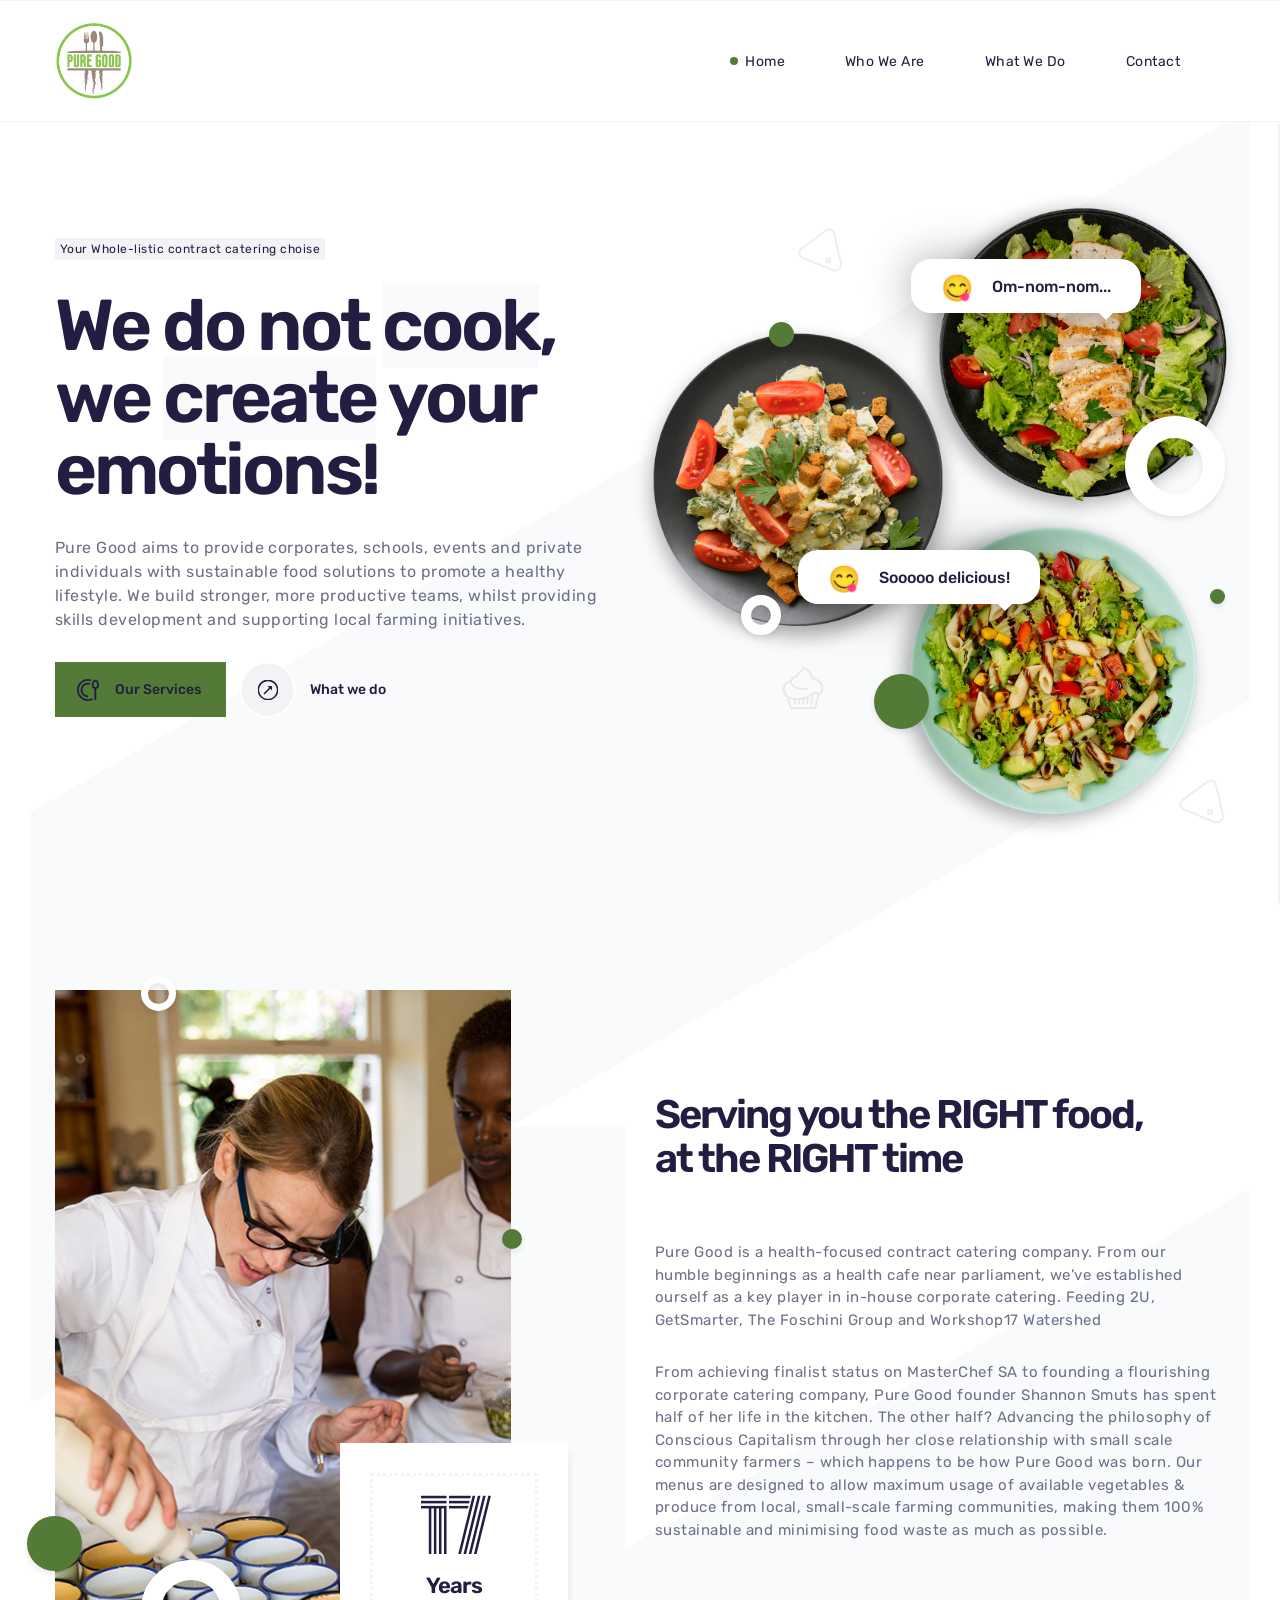
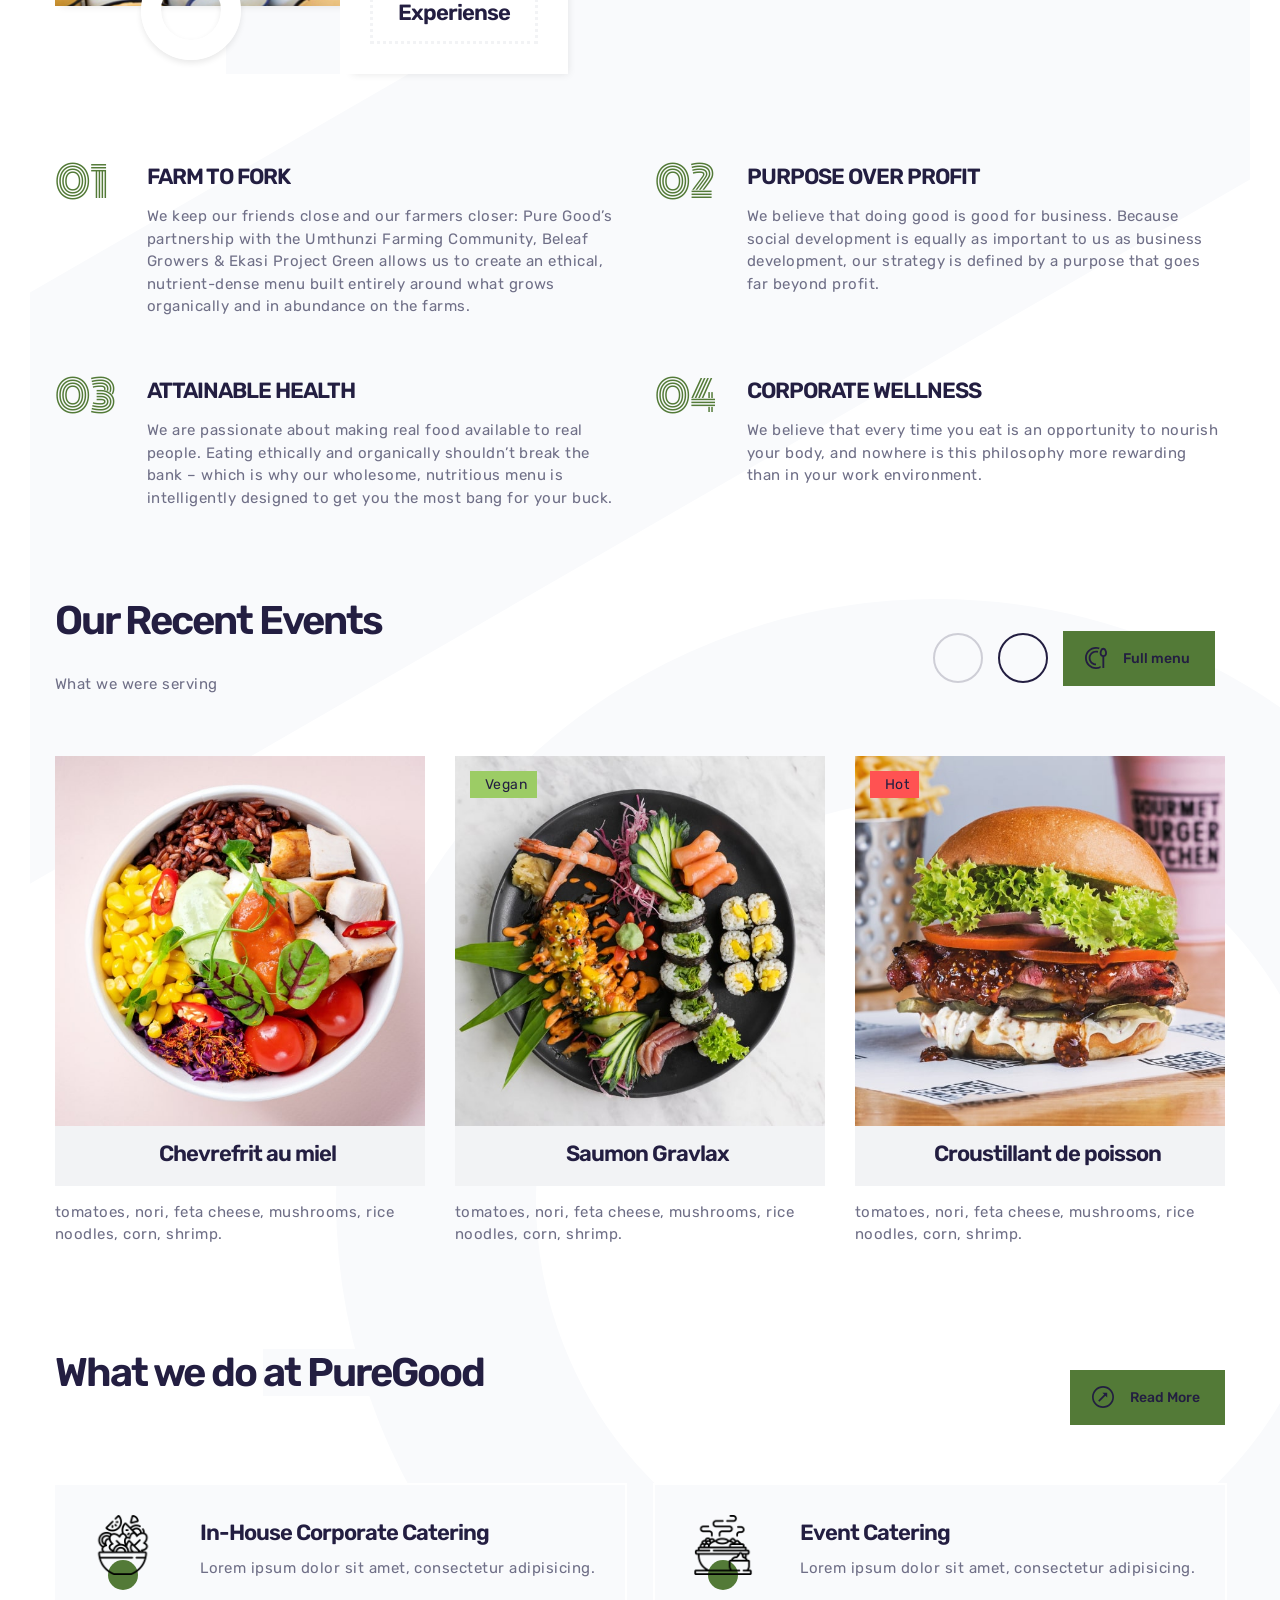
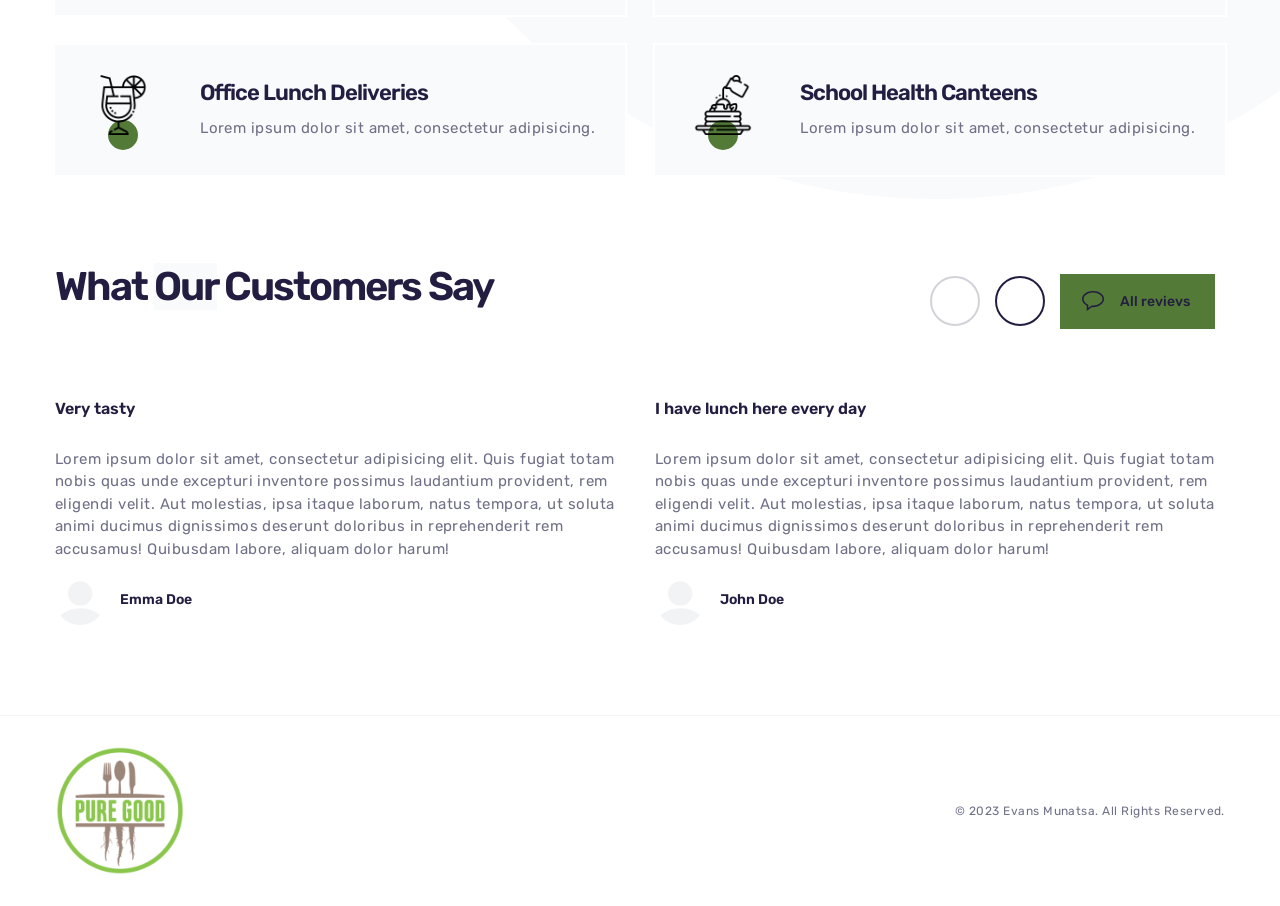
==== index.html @ 8a788621 "customisation" ====
<!DOCTYPE html>
<html lang="zxx">

<head>
  <meta charset="UTF-8">
  <meta name="viewport" content="width=device-width, initial-scale=1.0">
  <meta http-equiv="X-UA-Compatible" content="ie=edge">
  <!-- color of address bar in mobile browser -->
  <meta name="theme-color" content="#F5C332">
  <!-- favicon  -->
  <link rel="shortcut icon" href="img/ui/purgood.png" type="image/x-icon">
  <!-- font awesome css -->
  <link rel="stylesheet" href="css/plugins/font-awesome.min.css">
  <!-- bootstrap css -->
  <link rel="stylesheet" href="css/plugins/bootstrap.min.css">
  <!-- swiper css -->
  <link rel="stylesheet" href="css/plugins/swiper.min.css">
  <!-- datepicker css -->
  <link rel="stylesheet" href="css/plugins/datepicker.css">
  <!-- mapbox css -->
  <link href="css/plugins/mapbox-style.css" rel='stylesheet'>
  <!-- fancybox css -->
  <link rel="stylesheet" href="css/plugins/fancybox.min.css">
  <!-- Puregood css -->
  <link rel="stylesheet" href="css/style.css">
  <!-- page title -->
  <title>PureGood</title>
</head>

<body>
  <!-- app wrapper -->
  <div class="sb-app">
    <!-- preloader -->
    <div class="sb-preloader">
      <div class="sb-preloader-bg"></div>
      <div class="sb-preloader-body">
        <div class="sb-loading">
          <div class="sb-percent"><span class="sb-preloader-number" data-count="101">00</span><span>%</span></div>
        </div>
        <div class="sb-loading-bar">
          <div class="sb-bar"></div>
        </div>
      </div>
    </div>
    <!-- preloader end -->
    <!-- click effect -->
    <div class="sb-click-effect"></div>
    <!-- loader -->
    <div class="sb-load"></div>
    <!-- top bar -->
    <div class="sb-top-bar-frame">
      <div class="sb-top-bar-bg"></div>
      <div class="container">
        <div class="sb-top-bar">
          <a href="index.html" class="sb-logo-frame">
            <!-- logo img -->
            <img src="img/illustrations/purgood.png" alt="PureGood">
          </a>
          <!-- menu -->
          <div class="sb-left-side">
            <nav id="sb-dynamic-menu" class="sb-menu-transition">
              <ul class="sb-navigation">
                <li class="sb-active sb-has-children"><a href="index.html">Home</a></li>
                <li><a href="about.html">Who We Are</a></li>
                <li><a href="#">What We Do</a></li>
                <li><a href="contact.html">Contact</a></li>
              </ul>
            </nav>
            <!-- menu btn -->
            <div class="sb-menu-btn"><span></span></div>

          </div>
        </div>
      </div>
      <!-- info bar -->
      <div class="sb-info-bar">
        <div class="sb-infobar-content">
          <div class="sb-ib-title-frame sb-mb-30">
            <h4>Contact</h4><i class="fas fa-arrow-down"></i>
          </div>
          <ul class="sb-list sb-mb-30">
            <li><b>Address:</b><span> Workshop17, Watershed, 17 Dock Road, V&A Waterfront, 8002</span></li>
            <li><b>Working hours:</b><span>09:00 - 23:00</span></li>
            <li><b>Phone:</b><span>+02 (044) 756-X6-52</span></li>
            <li><b>Email:</b><span>info@puregood.co.za</span></li>
          </ul>
          <div class="sb-ib-title-frame sb-mb-30">
            <h4>Instagram</h4><i class="fas fa-arrow-down"></i>
          </div>
          <ul class="sb-instagram sb-mb-30">
            <li><a href="#."><img src="img/instagram/1.jpg" alt="instagram"></a></li>
            <li><a href="#."><img src="img/instagram/2.jpg" alt="instagram"></a></li>
            <li><a href="#."><img src="img/instagram/3.jpg" alt="instagram"></a></li>
            <li><a href="#."><img src="img/instagram/4.jpg" alt="instagram"></a></li>
            <li><a href="#."><img src="img/instagram/5.jpg" alt="instagram"></a></li>
            <li><a href="#."><img src="img/instagram/6.jpg" alt="instagram"></a></li>
          </ul>
          <hr>
          <div class="sb-ib-title-frame sb-mb-30">
            <h4>Latest publications</h4><i class="fas fa-arrow-down"></i>
          </div>
          <a href="index.html" class="sb-blog-card sb-blog-card-sm sb-mb-30">
            <div class="sb-cover-frame">
              <img src="img/blog/1.jpg" alt="cover">
            </div>
            <div class="sb-blog-card-descr">
              <h5 class="sb-mb-5">Simple Homemade Tomato Soup</h5>
              <p class="sb-text sb-text-sm">Lorem ipsum dolor sit amet, consectetur adipisicing elit. Libero optio, sed expedita.</p>
            </div>
          </a>
          <a href="index.html" class="sb-blog-card sb-blog-card-sm sb-mb-30">
            <div class="sb-cover-frame">
              <img src="img/blog/2.jpg" alt="cover">
            </div>
            <div class="sb-blog-card-descr">
              <h5 class="sb-mb-5">Thai Coconut Soup with Tofu and Rice</h5>
              <p class="sb-text sb-text-sm">Lorem ipsum dolor sit amet, consectetur adipisicing elit. Libero optio, sed expedita.</p>
            </div>
          </a>
          <a href="index.html" class="sb-blog-card sb-blog-card-sm sb-mb-30">
            <div class="sb-cover-frame">
              <img src="img/blog/3.jpg" alt="cover">
            </div>
            <div class="sb-blog-card-descr">
              <h5 class="sb-mb-5">21 Things You Should Absolutely Be Buying at ALDI</h5>
              <p class="sb-text sb-text-sm">Lorem ipsum dolor sit amet, consectetur adipisicing elit. Libero optio, sed expedita.</p>
            </div>
          </a>
        </div>
        <div class="sb-info-bar-footer">
          <ul class="sb-social">
            <li><a href="#."><i class="far fa-circle"></i></a></li>
            <li><a href="#."><i class="far fa-circle"></i></a></li>
            <li><a href="#."><i class="far fa-circle"></i></a></li>
            <li><a href="#."><i class="far fa-circle"></i></a></li>
          </ul>
        </div>
      </div>
      <!-- info bar end -->
      <!-- minicart -->
      <div class="sb-minicart">
        <div class="sb-minicart-content">
          <div class="sb-ib-title-frame sb-mb-30">
            <h4>Your order.</h4><i class="fas fa-arrow-down"></i>
          </div>
          <a href="index.html" class="sb-menu-item sb-menu-item-sm sb-mb-15">
            <div class="sb-cover-frame">
              <img src="img/menu/4.jpg" alt="product">
            </div>
            <div class="sb-card-tp">
              <h4 class="sb-card-title">Saumon Gravlax</h4>
              <div class="sb-price"><sub>$</sub> 9</div>
            </div>
          </a>
          <a href="index.html" class="sb-menu-item sb-menu-item-sm sb-mb-15">
            <div class="sb-cover-frame">
              <img src="img/menu/1.jpg" alt="product">
            </div>
            <div class="sb-card-tp">
              <h4 class="sb-card-title">Chevrefrit au miel</h4>
              <div class="sb-price"><sub>$</sub> 14</div>
            </div>
          </a>
          <a href="index.html" class="sb-menu-item sb-menu-item-sm sb-mb-15">
            <div class="sb-cover-frame">
              <img src="img/menu/2.jpg" alt="product">
            </div>
            <div class="sb-card-tp">
              <h4 class="sb-card-title">Croustillant de poisson</h4>
              <div class="sb-price"><sub>$</sub> 4</div>
            </div>
          </a>
          <a href="index.html" class="sb-menu-item sb-menu-item-sm sb-mb-15">
            <div class="sb-cover-frame">
              <img src="img/menu/3.jpg" alt="product">
            </div>
            <div class="sb-card-tp">
              <h4 class="sb-card-title">Stracciatella</h4>
              <div class="sb-price"><sub>$</sub> 11</div>
            </div>
          </a>
          <a href="index.html" class="sb-menu-item sb-menu-item-sm sb-mb-15">
            <div class="sb-cover-frame">
              <img src="img/menu/5.jpg" alt="product">
            </div>
            <div class="sb-card-tp">
              <h4 class="sb-card-title">Carpaccio de daurade</h4>
              <div class="sb-price"><sub>$</sub> 19</div>
            </div>
          </a>
        </div>
        <div class="sb-minicart-footer">
          <!-- button -->
          <a href="cart.html" class="sb-btn sb-btn-gray sb-btn-text">
            <span>View order</span>
          </a>
          <!-- button end -->
          <!-- button -->
          <a href="checkout.html" class="sb-btn sb-btn-text">
            <span>Checkout</span>
          </a>
          <!-- button end -->
        </div>
      </div>
      <!-- minicart end -->
    </div>
    <!-- top bar end -->

    <!-- dynamic content -->
    <div id="sb-dynamic-content" class="sb-transition-fade">

      <!-- banner -->
      <section class="sb-banner">
        <div class="sb-bg-1">
          <div></div>
        </div>
        <div class="container">
          <div class="row">
            <div class="col-lg-6">
              <!-- main title -->
              <div class="sb-main-title-frame">
                <div class="sb-main-title">
                  <span class="sb-suptitle sb-mb-30">Your Whole-listic contract catering choise</span>
                  <h1 class="sb-mb-30">We do not <span>cook</span>, <br>we <span>create</span> your <br>emotions!</h1>
                  <p class="sb-text sb-text-lg sb-mb-30">
                    Pure Good aims to provide corporates, schools, events and private <br>individuals with sustainable food solutions to promote a healthy lifestyle. We build stronger, more productive teams, whilst providing skills development and supporting local farming initiatives.</p>
                  <!-- button -->
                  <a href="index.html" class="sb-btn">
                    <span class="sb-icon">
                      <img src="img/ui/icons/menu.svg" alt="icon">
                    </span>
                    <span>Our Services</span>
                  </a>
                  <!-- button end -->
                  <!-- button -->
                  <a href="index.html" class="sb-btn sb-btn-2 sb-btn-gray">
                    <span class="sb-icon">
                      <img src="img/ui/icons/arrow.svg" alt="icon">
                    </span>
                    <span>What we do</span>
                  </a>
                  <!-- button end -->
                </div>
              </div>
              <!-- main title end -->
            </div>
            <div class="col-lg-6">
              <div class="sb-ilustration-fix">
                <div class="sb-illustration-1-2">
                  <img src="img/illustrations/1.png" alt="food" class="sb-food-1">
                  <img src="img/illustrations/2.png" alt="food" class="sb-food-2">
                  <img src="img/illustrations/3.png" alt="food" class="sb-food-3">
                  <div class="sb-illu-dialog-1"><span>😋</span> Om-nom-nom...</div>
                  <div class="sb-illu-dialog-2"><span>😋</span> Sooooo delicious!</div>
                  <div class="sb-cirkle-1"></div>
                  <div class="sb-cirkle-2"></div>
                  <div class="sb-cirkle-3"></div>
                  <div class="sb-cirkle-4"></div>
                  <div class="sb-cirkle-5"></div>
                  <img src="img/illustrations/3.svg" alt="phones" class="sb-pik-1">
                  <img src="img/illustrations/1.svg" alt="phones" class="sb-pik-2">
                  <img src="img/illustrations/2.svg" alt="phones" class="sb-pik-3">
                </div>
              </div>
            </div>
          </div>
        </div>
      </section>
      <!-- banner end -->

      <!-- About text -->
      <section class="sb-about-text sb-p-90-0">
        <div class="sb-bg-1" style="margin-top: 90px">
          <div></div>
        </div>
        <div class="container">
          <div class="row">
            <div class="col-lg-6 align-self-center">
              <div class="sb-illustration-2 sb-mb-90">
                <div class="sb-interior-frame">
                  <img src="img/gallery/chef.jpg" alt="interior" class="sb-interior" style="object-position: center">
                </div>
                <div class="sb-square"></div>
                <div class="sb-cirkle-1"></div>
                <div class="sb-cirkle-2"></div>
                <div class="sb-cirkle-3"></div>
                <div class="sb-cirkle-4"></div>
                <div class="sb-experience">
                  <div class="sb-exp-content">
                    <p class="sb-h1 sb-mb-10">17</p>
                    <p class="sb-h3">Years Experiense</p>
                  </div>
                </div>
              </div>
            </div>
            <div class="col-lg-6 align-self-center sb-mb-60">
              <h2 class="sb-mb-60">Serving you the RIGHT food, <br>at the RIGHT time</h2>
              <p class="sb-text sb-mb-30">
                Pure Good is a health-focused contract catering company. From our humble beginnings as a health cafe near parliament, we’ve established ourself as a key player in in-house corporate catering. Feeding 2U, GetSmarter, The Foschini Group and Workshop17 Watershed
              </p>
              <p class="sb-text sb-mb-60">
                From achieving finalist status on MasterChef SA to founding a flourishing corporate catering company, Pure Good founder Shannon Smuts has spent half of her life in the kitchen. The other half? Advancing the philosophy of Conscious Capitalism through her close relationship with small scale community farmers  – which happens to be how Pure Good was born. Our menus are designed to allow maximum usage of available vegetables & produce from local, small-scale farming communities, making them 100% sustainable and minimising food waste as much as possible. 
              </p>
              <!-- <img src="img/ui/signature.png" alt="Signature" class="sb-signature sb-mb-30"> -->
            </div>
          </div>
        </div>
      </section>
      <!-- About text end -->

      <!-- features -->
      <section class="sb-features sb-p-0-30">
        <div class="container">
          <div class="row">
            <div class="col-lg-6">
              <div class="sb-features-item sb-mb-60">
                <div class="sb-number">01</div>
                <div class="sb-feature-text">
                  <h3 class="sb-mb-15">FARM TO FORK</h3>
                  <p class="sb-text">
                    We keep our friends close and our farmers closer: Pure Good’s partnership with the Umthunzi Farming Community, Beleaf Growers & Ekasi Project Green allows us to create an ethical, nutrient-dense menu built entirely around what grows organically and in abundance on the farms.
                  </p>
                </div>
              </div>
            </div>
            <div class="col-lg-6">
              <div class="sb-features-item sb-mb-60">
                <div class="sb-number">02</div>
                <div class="sb-feature-text">
                  <h3 class="sb-mb-15">PURPOSE OVER PROFIT</h3>
                  <p class="sb-text">
                    We believe that doing good is good for business. Because social development is equally as important to us as business development, our strategy is defined by a purpose that goes far beyond profit.
                  </p>
                </div>
              </div>
            </div>
            <div class="col-lg-6">
              <div class="sb-features-item sb-mb-60">
                <div class="sb-number">03</div>
                <div class="sb-feature-text">
                  <h3 class="sb-mb-15">ATTAINABLE HEALTH</h3>
                  <p class="sb-text">
                    We are passionate about making real food available to real people. Eating ethically and organically shouldn’t break the bank – which is why our wholesome, nutritious menu is intelligently designed to get you the most bang for your buck.
                  </p>
                </div>
              </div>
            </div>
            <div class="col-lg-6">
              <div class="sb-features-item sb-mb-60">
                <div class="sb-number">04</div>
                <div class="sb-feature-text">
                  <h3 class="sb-mb-15">CORPORATE WELLNESS</h3>
                  <p class="sb-text">
                    We believe that every time you eat is an opportunity to nourish your body, and nowhere is this philosophy more rewarding than in your work environment.
                  </p>
                </div>
              </div>
            </div>
          </div>
        </div>
      </section>
      <!-- features end -->

      <!-- short menu -->
      <section class="sb-short-menu sb-p-0-90">
        <div class="sb-bg-2">
          <div></div>
        </div>
        <div class="container">
          <div class="sb-group-title sb-mb-30">
            <div class="sb-left sb-mb-30">
              <h2 class="sb-mb-30">Our <span>Recent</span> Events</h2>
              <p class="sb-text">What we were serving</p>
            </div>
            <div class="sb-right sb-mb-30">
              <!-- slider navigation -->
              <div class="sb-slider-nav">
                <div class="sb-prev-btn sb-short-menu-prev"><i class="fas fa-arrow-left"></i></div>
                <div class="sb-next-btn sb-short-menu-next"><i class="fas fa-arrow-right"></i></div>
              </div>
              <!-- slider navigation end -->
              <!-- button -->
              <a href="index.html" class="sb-btn">
                <span class="sb-icon">
                  <img src="img/ui/icons/menu.svg" alt="icon">
                </span>
                <span>Full menu</span>
              </a>
              <!-- button end -->
            </div>
          </div>
          <div class="swiper-container sb-short-menu-slider-3i">
            <div class="swiper-wrapper">
              <div class="swiper-slide">
                <a data-fancybox="menu" data-no-swup href="img/menu/1.jpg" class="sb-menu-item">
                  <div class="sb-cover-frame">
                    <img src="img/menu/1.jpg" alt="product">
                  </div>
                  <div class="sb-card-tp">
                    <h3 class="sb-card-title">Chevrefrit au miel</h3>
                    <!-- <div class="sb-price"><sub>R</sub> 74</div> -->
                  </div>
                  <div class="sb-description">
                    <p class="sb-text sb-mb-15"><span>tomatoes</span>, <span>nori</span>, <span>feta cheese</span>, <span>mushrooms</span>, <span>rice noodles</span>, <span>corn</span>, <span>shrimp</span>.</p>
                    <ul class="sb-stars">
                      <li><i class="fas fa-star"></i></li>
                      <li><i class="fas fa-star"></i></li>
                      <li><i class="fas fa-star"></i></li>
                      <li><i class="fas fa-star"></i></li>
                      <li><i class="fas fa-star"></i></li>
                    </ul>
                  </div>
                </a>
              </div>
              <div class="swiper-slide">
                <a data-fancybox="menu" data-no-swup href="img/menu/2.jpg" class="sb-menu-item">
                  <div class="sb-cover-frame">
                    <img src="img/menu/2.jpg" alt="product">
                    <div class="sb-badge sb-vegan"><i class="fas fa-leaf"></i> Vegan</div>
                  </div>
                  <div class="sb-card-tp">
                    <h3 class="sb-card-title">Saumon Gravlax</h3>
                    <!-- <div class="sb-price"><sub>R</sub> 69</div> -->
                  </div>
                  <div class="sb-description">
                    <p class="sb-text sb-mb-15"><span>tomatoes</span>, <span>nori</span>, <span>feta cheese</span>, <span>mushrooms</span>, <span>rice noodles</span>, <span>corn</span>, <span>shrimp</span>.</p>
                    <ul class="sb-stars">
                      <li><i class="fas fa-star"></i></li>
                      <li><i class="fas fa-star"></i></li>
                      <li><i class="fas fa-star"></i></li>
                      <li><i class="fas fa-star"></i></li>
                      <li><i class="fas fa-star"></i></li>
                    </ul>
                  </div>
                </a>
              </div>
              <div class="swiper-slide">
                <a data-fancybox="menu" data-no-swup href="img/menu/3.jpg" class="sb-menu-item">
                  <div class="sb-cover-frame">
                    <img src="img/menu/3.jpg" alt="product">
                    <div class="sb-badge sb-hot"><i class="fas fa-pepper-hot"></i> Hot</div>
                  </div>
                  <div class="sb-card-tp">
                    <h3 class="sb-card-title">Croustillant de poisson</h3>
                    <!-- <div class="sb-price"><sub>R</sub> 45</div> -->
                  </div>
                  <div class="sb-description">
                    <p class="sb-text sb-mb-15"><span>tomatoes</span>, <span>nori</span>, <span>feta cheese</span>, <span>mushrooms</span>, <span>rice noodles</span>, <span>corn</span>, <span>shrimp</span>.</p>
                    <ul class="sb-stars">
                      <li><i class="fas fa-star"></i></li>
                      <li><i class="fas fa-star"></i></li>
                      <li><i class="fas fa-star"></i></li>
                      <li><i class="fas fa-star"></i></li>
                      <li><i class="fas fa-star"></i></li>
                    </ul>
                  </div>
                </a>
              </div>
              <div class="swiper-slide">
                <a data-fancybox="menu" data-no-swup href="img/menu/4.jpg" class="sb-menu-item">
                  <div class="sb-cover-frame">
                    <img src="img/menu/4.jpg" alt="product">
                  </div>
                  <div class="sb-card-tp">
                    <h3 class="sb-card-title">Stracciatella</h3>
                    <div class="sb-price"><sub>R</sub> 69</div>
                  </div>
                  <div class="sb-description">
                    <p class="sb-text sb-mb-15"><span>tomatoes</span>, <span>nori</span>, <span>feta cheese</span>, <span>mushrooms</span>, <span>rice noodles</span>, <span>corn</span>, <span>shrimp</span>.</p>
                    <ul class="sb-stars">
                      <li><i class="fas fa-star"></i></li>
                      <li><i class="fas fa-star"></i></li>
                      <li><i class="fas fa-star"></i></li>
                      <li><i class="fas fa-star"></i></li>
                      <li><i class="fas fa-star"></i></li>
                    </ul>
                  </div>
                </a>
              </div>
              <div class="swiper-slide">
                <a data-fancybox="menu" data-no-swup href="img/menu/5.jpg" class="sb-menu-item">
                  <div class="sb-cover-frame">
                    <img src="img/menu/5.jpg" alt="product">
                    <div class="sb-badge sb-vegan"><i class="fas fa-leaf"></i> Vegan</div>
                  </div>
                  <div class="sb-card-tp">
                    <h3 class="sb-card-title">Carpaccio de daurade</h3>
                    <div class="sb-price"><sub>R</sub> 56</div>
                  </div>
                  <div class="sb-description">
                    <p class="sb-text sb-mb-15"><span>tomatoes</span>, <span>nori</span>, <span>feta cheese</span>, <span>mushrooms</span>, <span>rice noodles</span>, <span>corn</span>, <span>shrimp</span>.</p>
                    <ul class="sb-stars">
                      <li><i class="fas fa-star"></i></li>
                      <li><i class="fas fa-star"></i></li>
                      <li><i class="fas fa-star"></i></li>
                      <li><i class="fas fa-star"></i></li>
                      <li><i class="fas fa-star"></i></li>
                    </ul>
                  </div>
                </a>
              </div>
            </div>
          </div>
        </div>
      </section>
      <!-- short menu end -->

      <!-- categories -->
      <section class="sb-p-0-60">
        <div class="container">
          <div class="sb-group-title sb-mb-30">
            <div class="sb-left sb-mb-30">
              <h2 class="sb-mb-30">What we do <span>at PureGood</span></h2>
              <!-- <p class="sb-text">Consectetur numquam poro nemo veniam<br>eligendi rem adipisci quo modi.</p> -->
            </div>
            <div class="sb-right sb-mb-30">
              <!-- button -->
              <a href="index.html" class="sb-btn sb-m-0">
                <span class="sb-icon">
                  <img src="img/ui/icons/arrow.svg" alt="icon">
                </span>
                <span>Read More</span>
              </a>
              <!-- button end -->
            </div>
          </div>
          <div class="row">
            <div class="col-lg-6">
              <a href="index.html" class="sb-categorie-card sb-categorie-card-2 sb-mb-30">
                <div class="sb-card-body">
                  <div class="sb-category-icon">
                    <img src="img/categories/1.png" alt="icon">
                  </div>
                  <div class="sb-card-descr">
                    <h3 class="sb-mb-10">In-House Corporate Catering</h3>
                    <p class="sb-text">Lorem ipsum dolor sit amet, consectetur adipisicing.</p>
                  </div>
                </div>
              </a>
            </div>
            <div class="col-lg-6">
              <a href="index.html" class="sb-categorie-card sb-categorie-card-2 sb-mb-30">
                <div class="sb-card-body">
                  <div class="sb-category-icon">
                    <img src="img/categories/2.png" alt="icon">
                  </div>
                  <div class="sb-card-descr">
                    <h3 class="sb-mb-10">Event Catering</h3>
                    <p class="sb-text">Lorem ipsum dolor sit amet, consectetur adipisicing.</p>
                  </div>
                </div>
              </a>
            </div>
            <div class="col-lg-6">
              <a href="index.html" class="sb-categorie-card sb-categorie-card-2 sb-mb-30">
                <div class="sb-card-body">
                  <div class="sb-category-icon">
                    <img src="img/categories/3.png" alt="icon">
                  </div>
                  <div class="sb-card-descr">
                    <h3 class="sb-mb-10">Office Lunch Deliveries</h3>
                    <p class="sb-text">Lorem ipsum dolor sit amet, consectetur adipisicing.</p>
                  </div>
                </div>
              </a>
            </div>
            <div class="col-lg-6">
              <a href="index.html" class="sb-categorie-card sb-categorie-card-2 sb-mb-30">
                <div class="sb-card-body">
                  <div class="sb-category-icon">
                    <img src="img/categories/4.png" alt="icon">
                  </div>
                  <div class="sb-card-descr">
                    <h3 class="sb-mb-10">School Health Canteens</h3>
                    <p class="sb-text">Lorem ipsum dolor sit amet, consectetur adipisicing.</p>
                  </div>
                </div>
              </a>
            </div>
          </div>
        </div>
      </section>
      <!-- categories end -->

      <!-- revievs -->
      <section class="sb-reviews sb-p-0-90">
        <div class="container">
          <div class="sb-group-title sb-mb-30">
            <div class="sb-left sb-mb-30">
              <h2 class="sb-mb-30">What <span>Our</span> Customers Say</h2>
              <!-- <p class="sb-text">Consectetur numquam poro nemo veniam<br>eligendi rem adipisci quo modi.</p> -->
            </div>
            <div class="sb-right sb-mb-30">
              <!-- slider navigation -->
              <div class="sb-slider-nav">
                <div class="sb-prev-btn sb-reviews-prev"><i class="fas fa-arrow-left"></i></div>
                <div class="sb-next-btn sb-reviews-next"><i class="fas fa-arrow-right"></i></div>
              </div>
              <!-- slider navigation end -->
              <!-- button -->
              <a href="index.html" class="sb-btn">
                <span class="sb-icon">
                  <img src="img/ui/icons/dialog.svg" alt="icon">
                </span>
                <span>All revievs</span>
              </a>
              <!-- button end -->
            </div>
          </div>
          <div class="swiper-container sb-reviews-slider">
            <div class="swiper-wrapper">
              <div class="swiper-slide">
                <div class="sb-review-card">
                  <div class="sb-review-header sb-mb-15">
                    <h4 class="sb-mb-15">Very tasty</h4>
                    <ul class="sb-stars">
                      <li><i class="fas fa-star"></i></li>
                      <li><i class="fas fa-star"></i></li>
                      <li><i class="fas fa-star"></i></li>
                      <li><i class="fas fa-star"></i></li>
                      <li><i class="fas fa-star"></i></li>
                    </ul>
                  </div>
                  <p class="sb-text sb-mb-15">Lorem ipsum dolor sit amet, consectetur adipisicing elit. Quis fugiat totam nobis quas unde excepturi inventore possimus laudantium provident, rem eligendi velit. Aut molestias, ipsa itaque laborum, natus
                    tempora, ut soluta animi ducimus dignissimos deserunt doloribus in reprehenderit rem accusamus! Quibusdam labore, aliquam dolor harum!</p>
                  <div class="sb-author-frame">
                    <div class="sb-avatar-frame">
                      <img src="img/faces/1.jpg" alt="Guest">
                    </div>
                    <h4>Emma Doe</h4>
                  </div>
                </div>
              </div>
              <div class="swiper-slide">
                <div class="sb-review-card">
                  <div class="sb-review-header sb-mb-15">
                    <h4 class="sb-mb-15">I have lunch here every day</h4>
                    <ul class="sb-stars">
                      <li><i class="fas fa-star"></i></li>
                      <li><i class="fas fa-star"></i></li>
                      <li><i class="fas fa-star"></i></li>
                      <li><i class="fas fa-star"></i></li>
                      <li><i class="fas fa-star"></i></li>
                    </ul>
                  </div>
                  <p class="sb-text sb-mb-15">Lorem ipsum dolor sit amet, consectetur adipisicing elit. Quis fugiat totam nobis quas unde excepturi inventore possimus laudantium provident, rem eligendi velit. Aut molestias, ipsa itaque laborum, natus
                    tempora, ut soluta animi ducimus dignissimos deserunt doloribus in reprehenderit rem accusamus! Quibusdam labore, aliquam dolor harum!</p>
                  <div class="sb-author-frame">
                    <div class="sb-avatar-frame">
                      <img src="img/faces/2.jpg" alt="Guest">
                    </div>
                    <h4>John Doe</h4>
                  </div>
                </div>
              </div>
              <div class="swiper-slide">
                <div class="sb-review-card">
                  <div class="sb-review-header sb-mb-15">
                    <h4 class="sb-mb-15">Great service</h4>
                    <ul class="sb-stars">
                      <li><i class="fas fa-star"></i></li>
                      <li><i class="fas fa-star"></i></li>
                      <li><i class="fas fa-star"></i></li>
                      <li><i class="fas fa-star"></i></li>
                      <li class="sb-empty"><i class="fas fa-star"></i></li>
                    </ul>
                  </div>
                  <p class="sb-text sb-mb-15">Lorem ipsum dolor sit amet, consectetur adipisicing elit. Quis fugiat totam nobis quas unde excepturi inventore possimus laudantium provident, rem eligendi velit. Aut molestias, ipsa itaque laborum, natus
                    tempora, ut soluta animi ducimus dignissimos deserunt doloribus in reprehenderit rem accusamus! Quibusdam labore, aliquam dolor harum!</p>
                  <div class="sb-author-frame">
                    <div class="sb-avatar-frame">
                      <img src="img/faces/3.jpg" alt="Guest">
                    </div>
                    <h4>Jane Doe</h4>
                  </div>
                </div>
              </div>
              <div class="swiper-slide">
                <div class="sb-review-card">
                  <div class="sb-review-header sb-mb-15">
                    <h4 class="sb-mb-15">PureGood is amazing!</h4>
                    <ul class="sb-stars">
                      <li><i class="fas fa-star"></i></li>
                      <li><i class="fas fa-star"></i></li>
                      <li><i class="fas fa-star"></i></li>
                      <li><i class="fas fa-star"></i></li>
                      <li><i class="fas fa-star"></i></li>
                    </ul>
                  </div>
                  <p class="sb-text sb-mb-15">Lorem ipsum dolor sit amet, consectetur adipisicing elit. Quis fugiat totam nobis quas unde excepturi inventore possimus laudantium provident, rem eligendi velit. Aut molestias, ipsa itaque laborum, natus
                    tempora, ut soluta animi ducimus dignissimos deserunt doloribus in reprehenderit rem accusamus! Quibusdam labore, aliquam dolor harum!</p>
                  <div class="sb-author-frame">
                    <div class="sb-avatar-frame">
                      <img src="img/faces/4.jpg" alt="Guest">
                    </div>
                    <h4>Jane Doe</h4>
                  </div>
                </div>
              </div>
            </div>
          </div>
        </div>
      </section>
      <!-- revievs end -->

      <!-- footer -->
      <footer>
        <div class="container">
          <div class="sb-footer-frame">
            <a href="index.html" class="sb-logo-frame">
              <!-- logo img -->
              <img src="img/illustrations/purgood.png" alt="PureGood">
            </a>
            <ul class="sb-social">
              <li><a href="#."><i class="far fa-circle"></i></a></li>
              <li><a href="#."><i class="far fa-circle"></i></a></li>
              <li><a href="#."><i class="far fa-circle"></i></a></li>
              <li><a href="#."><i class="far fa-circle"></i></a></li>
            </ul>
            <div class="sb-copy">&copy; 2023 Evans Munatsa. All Rights Reserved.</div>
          </div>
        </div>
      </footer>
      <!-- footer end -->

    </div>
    <!-- dynamic content end -->

  </div>
  <!-- app wrapper end -->

  <!-- jquery js -->
  <script src="js/plugins/jquery.min.js"></script>
  <!-- smooth scroll js -->
  <script src="js/plugins/smooth-scroll.js"></script>
  <!-- swup js -->
  <script src="js/plugins/swup.min.js"></script>
  <!-- swiper js -->
  <script src="js/plugins/swiper.min.js"></script>
  <!-- datepicker js -->
  <script src="js/plugins/datepicker.js"></script>
  <!-- isotope js -->
  <script src="js/plugins/isotope.js"></script>
  <!-- sticky -->
  <script src="js/plugins/sticky.js"></script>
  <!-- mapbox js -->
  <script src="js/plugins/mapbox.min.js"></script>
  <!-- fancybox js -->
  <script src="js/plugins/fancybox.min.js"></script>
  <!-- Puregood js -->
  <script src="js/main.js"></script>

</body>

</html>
---- css/plugins/datepicker.css ----
.datepicker--cells{display:-webkit-flex;display:-ms-flexbox;display:flex;-webkit-flex-wrap:wrap;-ms-flex-wrap:wrap;flex-wrap:wrap}.datepicker--cell{border-radius:4px;box-sizing:border-box;cursor:pointer;display:-webkit-flex;display:-ms-flexbox;display:flex;position:relative;-webkit-align-items:center;-ms-flex-align:center;align-items:center;-webkit-justify-content:center;-ms-flex-pack:center;justify-content:center;height:32px;z-index:1}.datepicker--cell.-focus-{background:#f0f0f0}.datepicker--cell.-current-{color:#4EB5E6}.datepicker--cell.-current-.-focus-{color:#4a4a4a}.datepicker--cell.-current-.-in-range-{color:#4EB5E6}.datepicker--cell.-in-range-{background:rgba(92,196,239,.1);color:#4a4a4a;border-radius:0}.datepicker--cell.-in-range-.-focus-{background-color:rgba(92,196,239,.2)}.datepicker--cell.-disabled-{cursor:default;color:#aeaeae}.datepicker--cell.-disabled-.-focus-{color:#aeaeae}.datepicker--cell.-disabled-.-in-range-{color:#a1a1a1}.datepicker--cell.-disabled-.-current-.-focus-{color:#aeaeae}.datepicker--cell.-range-from-{border:1px solid rgba(92,196,239,.5);background-color:rgba(92,196,239,.1);border-radius:4px 0 0 4px}.datepicker--cell.-range-to-{border:1px solid rgba(92,196,239,.5);background-color:rgba(92,196,239,.1);border-radius:0 4px 4px 0}.datepicker--cell.-selected-,.datepicker--cell.-selected-.-current-{color:#fff;background:#5cc4ef}.datepicker--cell.-range-from-.-range-to-{border-radius:4px}.datepicker--cell.-selected-{border:none}.datepicker--cell.-selected-.-focus-{background:#45bced}.datepicker--cell:empty{cursor:default}.datepicker--days-names{display:-webkit-flex;display:-ms-flexbox;display:flex;-webkit-flex-wrap:wrap;-ms-flex-wrap:wrap;flex-wrap:wrap;margin:8px 0 3px}.datepicker--day-name{color:#FF9A19;display:-webkit-flex;display:-ms-flexbox;display:flex;-webkit-align-items:center;-ms-flex-align:center;align-items:center;-webkit-justify-content:center;-ms-flex-pack:center;justify-content:center;-webkit-flex:1;-ms-flex:1;flex:1;text-align:center;text-transform:uppercase;font-size:.8em}.-only-timepicker- .datepicker--content,.datepicker--body,.datepicker-inline .datepicker--pointer{display:none}.datepicker--cell-day{width:14.28571%}.datepicker--cells-months{height:170px}.datepicker--cell-month{width:33.33%;height:25%}.datepicker--cells-years,.datepicker--years{height:170px}.datepicker--cell-year{width:25%;height:33.33%}.datepickers-container{position:absolute;left:0;top:0}@media print{.datepickers-container{display:none}}.datepicker{background:#fff;border:1px solid #dbdbdb;box-shadow:0 4px 12px rgba(0,0,0,.15);border-radius:4px;box-sizing:content-box;font-family:Tahoma,sans-serif;font-size:14px;color:#4a4a4a;width:250px;position:absolute;left:-100000px;opacity:0;transition:opacity .3s ease,left 0s .3s,-webkit-transform .3s ease;transition:opacity .3s ease,transform .3s ease,left 0s .3s;transition:opacity .3s ease,transform .3s ease,left 0s .3s,-webkit-transform .3s ease;z-index:100}.datepicker.-from-top-{-webkit-transform:translateY(-8px);transform:translateY(-8px)}.datepicker.-from-right-{-webkit-transform:translateX(8px);transform:translateX(8px)}.datepicker.-from-bottom-{-webkit-transform:translateY(8px);transform:translateY(8px)}.datepicker.-from-left-{-webkit-transform:translateX(-8px);transform:translateX(-8px)}.datepicker.active{opacity:1;-webkit-transform:translate(0);transform:translate(0);transition:opacity .3s ease,left 0s 0s,-webkit-transform .3s ease;transition:opacity .3s ease,transform .3s ease,left 0s 0s;transition:opacity .3s ease,transform .3s ease,left 0s 0s,-webkit-transform .3s ease}.datepicker-inline .datepicker{border-color:#d7d7d7;box-shadow:none;position:static;left:auto;right:auto;opacity:1;-webkit-transform:none;transform:none}.datepicker--content{box-sizing:content-box;padding:4px}.datepicker--pointer{position:absolute;background:#fff;border-top:1px solid #dbdbdb;border-right:1px solid #dbdbdb;width:10px;height:10px;z-index:-1}.datepicker--nav-action:hover,.datepicker--nav-title:hover{background:#f0f0f0}.-top-center- .datepicker--pointer,.-top-left- .datepicker--pointer,.-top-right- .datepicker--pointer{top:calc(100% - 4px);-webkit-transform:rotate(135deg);transform:rotate(135deg)}.-right-bottom- .datepicker--pointer,.-right-center- .datepicker--pointer,.-right-top- .datepicker--pointer{right:calc(100% - 4px);-webkit-transform:rotate(225deg);transform:rotate(225deg)}.-bottom-center- .datepicker--pointer,.-bottom-left- .datepicker--pointer,.-bottom-right- .datepicker--pointer{bottom:calc(100% - 4px);-webkit-transform:rotate(315deg);transform:rotate(315deg)}.-left-bottom- .datepicker--pointer,.-left-center- .datepicker--pointer,.-left-top- .datepicker--pointer{left:calc(100% - 4px);-webkit-transform:rotate(45deg);transform:rotate(45deg)}.-bottom-left- .datepicker--pointer,.-top-left- .datepicker--pointer{left:10px}.-bottom-right- .datepicker--pointer,.-top-right- .datepicker--pointer{right:10px}.-bottom-center- .datepicker--pointer,.-top-center- .datepicker--pointer{left:calc(50% - 10px / 2)}.-left-top- .datepicker--pointer,.-right-top- .datepicker--pointer{top:10px}.-left-bottom- .datepicker--pointer,.-right-bottom- .datepicker--pointer{bottom:10px}.-left-center- .datepicker--pointer,.-right-center- .datepicker--pointer{top:calc(50% - 10px / 2)}.datepicker--body.active{display:block}.datepicker--nav{display:-webkit-flex;display:-ms-flexbox;display:flex;-webkit-justify-content:space-between;-ms-flex-pack:justify;justify-content:space-between;border-bottom:1px solid #efefef;min-height:32px;padding:4px}.-only-timepicker- .datepicker--nav{display:none}.datepicker--nav-action,.datepicker--nav-title{display:-webkit-flex;display:-ms-flexbox;display:flex;cursor:pointer;-webkit-align-items:center;-ms-flex-align:center;align-items:center;-webkit-justify-content:center;-ms-flex-pack:center;justify-content:center}.datepicker--nav-action{width:32px;border-radius:4px;-webkit-user-select:none;-moz-user-select:none;-ms-user-select:none;user-select:none}.datepicker--nav-action.-disabled-{visibility:hidden}.datepicker--nav-action svg{width:32px;height:32px}.datepicker--nav-action path{fill:none;stroke:#9c9c9c;stroke-width:2px}.datepicker--nav-title{border-radius:4px;padding:0 8px}.datepicker--buttons,.datepicker--time{border-top:1px solid #efefef;padding:4px}.datepicker--nav-title i{font-style:normal;color:#9c9c9c;margin-left:5px}.datepicker--nav-title.-disabled-{cursor:default;background:0 0}.datepicker--buttons{display:-webkit-flex;display:-ms-flexbox;display:flex}.datepicker--button{color:#4EB5E6;cursor:pointer;border-radius:4px;-webkit-flex:1;-ms-flex:1;flex:1;display:-webkit-inline-flex;display:-ms-inline-flexbox;display:inline-flex;-webkit-justify-content:center;-ms-flex-pack:center;justify-content:center;-webkit-align-items:center;-ms-flex-align:center;align-items:center;height:32px}.datepicker--button:hover{color:#4a4a4a;background:#f0f0f0}.datepicker--time{display:-webkit-flex;display:-ms-flexbox;display:flex;-webkit-align-items:center;-ms-flex-align:center;align-items:center;position:relative}.datepicker--time.-am-pm- .datepicker--time-sliders{-webkit-flex:0 1 138px;-ms-flex:0 1 138px;flex:0 1 138px;max-width:138px}.-only-timepicker- .datepicker--time{border-top:none}.datepicker--time-sliders{-webkit-flex:0 1 153px;-ms-flex:0 1 153px;flex:0 1 153px;margin-right:10px;max-width:153px}.datepicker--time-label{display:none;font-size:12px}.datepicker--time-current{display:-webkit-flex;display:-ms-flexbox;display:flex;-webkit-align-items:center;-ms-flex-align:center;align-items:center;-webkit-flex:1;-ms-flex:1;flex:1;font-size:14px;text-align:center;margin:0 0 0 10px}.datepicker--time-current-colon{margin:0 2px 3px;line-height:1}.datepicker--time-current-hours,.datepicker--time-current-minutes{line-height:1;font-size:19px;font-family:"Century Gothic",CenturyGothic,AppleGothic,sans-serif;position:relative;z-index:1}.datepicker--time-current-hours:after,.datepicker--time-current-minutes:after{content:'';background:#f0f0f0;border-radius:4px;position:absolute;left:-2px;top:-3px;right:-2px;bottom:-2px;z-index:-1;opacity:0}.datepicker--time-current-hours.-focus-:after,.datepicker--time-current-minutes.-focus-:after{opacity:1}.datepicker--time-current-ampm{text-transform:uppercase;-webkit-align-self:flex-end;-ms-flex-item-align:end;align-self:flex-end;color:#9c9c9c;margin-left:6px;font-size:11px;margin-bottom:1px}.datepicker--time-row{display:-webkit-flex;display:-ms-flexbox;display:flex;-webkit-align-items:center;-ms-flex-align:center;align-items:center;font-size:11px;height:17px;background:linear-gradient(to right,#dedede,#dedede) left 50%/100% 1px no-repeat}.datepicker--time-row:first-child{margin-bottom:4px}.datepicker--time-row input[type=range]{background:0 0;cursor:pointer;-webkit-flex:1;-ms-flex:1;flex:1;height:100%;padding:0;margin:0;-webkit-appearance:none}.datepicker--time-row input[type=range]::-ms-tooltip{display:none}.datepicker--time-row input[type=range]:hover::-webkit-slider-thumb{border-color:#b8b8b8}.datepicker--time-row input[type=range]:hover::-moz-range-thumb{border-color:#b8b8b8}.datepicker--time-row input[type=range]:hover::-ms-thumb{border-color:#b8b8b8}.datepicker--time-row input[type=range]:focus{outline:0}.datepicker--time-row input[type=range]:focus::-webkit-slider-thumb{background:#5cc4ef;border-color:#5cc4ef}.datepicker--time-row input[type=range]:focus::-moz-range-thumb{background:#5cc4ef;border-color:#5cc4ef}.datepicker--time-row input[type=range]:focus::-ms-thumb{background:#5cc4ef;border-color:#5cc4ef}.datepicker--time-row input[type=range]::-webkit-slider-thumb{-webkit-appearance:none;box-sizing:border-box;height:12px;width:12px;border-radius:3px;border:1px solid #dedede;background:#fff;cursor:pointer;transition:background .2s;margin-top:-6px}.datepicker--time-row input[type=range]::-moz-range-thumb{box-sizing:border-box;height:12px;width:12px;border-radius:3px;border:1px solid #dedede;background:#fff;cursor:pointer;transition:background .2s}.datepicker--time-row input[type=range]::-ms-thumb{box-sizing:border-box;height:12px;width:12px;border-radius:3px;border:1px solid #dedede;background:#fff;cursor:pointer;transition:background .2s}.datepicker--time-row input[type=range]::-webkit-slider-runnable-track{border:none;height:1px;cursor:pointer;color:transparent;background:0 0}.datepicker--time-row input[type=range]::-moz-range-track{border:none;height:1px;cursor:pointer;color:transparent;background:0 0}.datepicker--time-row input[type=range]::-ms-track{border:none;height:1px;cursor:pointer;color:transparent;background:0 0}.datepicker--time-row input[type=range]::-ms-fill-lower{background:0 0}.datepicker--time-row input[type=range]::-ms-fill-upper{background:0 0}.datepicker--time-row span{padding:0 12px}.datepicker--time-icon{color:#9c9c9c;border:1px solid;border-radius:50%;font-size:16px;position:relative;margin:0 5px -1px 0;width:1em;height:1em}.datepicker--time-icon:after,.datepicker--time-icon:before{content:'';background:currentColor;position:absolute}.datepicker--time-icon:after{height:.4em;width:1px;left:calc(50% - 1px);top:calc(50% + 1px);-webkit-transform:translateY(-100%);transform:translateY(-100%)}.datepicker--time-icon:before{width:.4em;height:1px;top:calc(50% + 1px);left:calc(50% - 1px)}.datepicker--cell-day.-other-month-,.datepicker--cell-year.-other-decade-{color:#dedede}.datepicker--cell-day.-other-month-:hover,.datepicker--cell-year.-other-decade-:hover{color:#c5c5c5}.-disabled-.-focus-.datepicker--cell-day.-other-month-,.-disabled-.-focus-.datepicker--cell-year.-other-decade-{color:#dedede}.-selected-.datepicker--cell-day.-other-month-,.-selected-.datepicker--cell-year.-other-decade-{color:#fff;background:#a2ddf6}.-selected-.-focus-.datepicker--cell-day.-other-month-,.-selected-.-focus-.datepicker--cell-year.-other-decade-{background:#8ad5f4}.-in-range-.datepicker--cell-day.-other-month-,.-in-range-.datepicker--cell-year.-other-decade-{background-color:rgba(92,196,239,.1);color:#ccc}.-in-range-.-focus-.datepicker--cell-day.-other-month-,.-in-range-.-focus-.datepicker--cell-year.-other-decade-{background-color:rgba(92,196,239,.2)}.datepicker--cell-day.-other-month-:empty,.datepicker--cell-year.-other-decade-:empty{background:0 0;border:none}
---- css/plugins/mapbox-style.css ----
.mapboxgl-map{font:12px/20px Helvetica Neue,Arial,Helvetica,sans-serif;overflow:hidden;position:relative;-webkit-tap-highlight-color:rgba(0,0,0,0)}.mapboxgl-canvas{position:absolute;left:0;top:0}.mapboxgl-map:-webkit-full-screen{width:100%;height:100%}.mapboxgl-canary{background-color:salmon}.mapboxgl-canvas-container.mapboxgl-interactive,.mapboxgl-ctrl-group button.mapboxgl-ctrl-compass{cursor:-webkit-grab;cursor:-moz-grab;cursor:grab;-moz-user-select:none;-webkit-user-select:none;-ms-user-select:none;user-select:none}.mapboxgl-canvas-container.mapboxgl-interactive.mapboxgl-track-pointer{cursor:pointer}.mapboxgl-canvas-container.mapboxgl-interactive:active,.mapboxgl-ctrl-group button.mapboxgl-ctrl-compass:active{cursor:-webkit-grabbing;cursor:-moz-grabbing;cursor:grabbing}.mapboxgl-canvas-container.mapboxgl-touch-zoom-rotate,.mapboxgl-canvas-container.mapboxgl-touch-zoom-rotate .mapboxgl-canvas{touch-action:pan-x pan-y}.mapboxgl-canvas-container.mapboxgl-touch-drag-pan,.mapboxgl-canvas-container.mapboxgl-touch-drag-pan .mapboxgl-canvas{touch-action:pinch-zoom}.mapboxgl-canvas-container.mapboxgl-touch-zoom-rotate.mapboxgl-touch-drag-pan,.mapboxgl-canvas-container.mapboxgl-touch-zoom-rotate.mapboxgl-touch-drag-pan .mapboxgl-canvas{touch-action:none}.mapboxgl-ctrl-bottom-left,.mapboxgl-ctrl-bottom-right,.mapboxgl-ctrl-top-left,.mapboxgl-ctrl-top-right{position:absolute;pointer-events:none;z-index:2}.mapboxgl-ctrl-top-left{top:0;left:0}.mapboxgl-ctrl-top-right{top:0;right:0}.mapboxgl-ctrl-bottom-left{bottom:0;left:0}.mapboxgl-ctrl-bottom-right{right:0;bottom:0}.mapboxgl-ctrl{clear:both;pointer-events:auto;transform:translate(0)}.mapboxgl-ctrl-top-left .mapboxgl-ctrl{margin:10px 0 0 10px;float:left}.mapboxgl-ctrl-top-right .mapboxgl-ctrl{margin:10px 10px 0 0;float:right}.mapboxgl-ctrl-bottom-left .mapboxgl-ctrl{margin:0 0 10px 10px;float:left}.mapboxgl-ctrl-bottom-right .mapboxgl-ctrl{margin:0 10px 10px 0;float:right}.mapboxgl-ctrl-group{border-radius:4px;background:#fff}.mapboxgl-ctrl-group:not(:empty){-moz-box-shadow:0 0 2px rgba(0,0,0,.1);-webkit-box-shadow:0 0 2px rgba(0,0,0,.1);box-shadow:0 0 0 2px rgba(0,0,0,.1)}@media (-ms-high-contrast:active){.mapboxgl-ctrl-group:not(:empty){box-shadow:0 0 0 2px ButtonText}}.mapboxgl-ctrl-group button{width:29px;height:29px;display:block;padding:0;outline:none;border:0;box-sizing:border-box;background-color:transparent;cursor:pointer}.mapboxgl-ctrl-group button+button{border-top:1px solid #ddd}.mapboxgl-ctrl button .mapboxgl-ctrl-icon{display:block;width:100%;height:100%;background-repeat:no-repeat;background-position:50%}@media (-ms-high-contrast:active){.mapboxgl-ctrl-icon{background-color:transparent}.mapboxgl-ctrl-group button+button{border-top:1px solid ButtonText}}.mapboxgl-ctrl button::-moz-focus-inner{border:0;padding:0}.mapboxgl-ctrl-group button:focus{box-shadow:0 0 2px 2px #0096ff}.mapboxgl-ctrl button:disabled{cursor:not-allowed}.mapboxgl-ctrl button:disabled .mapboxgl-ctrl-icon{opacity:.25}.mapboxgl-ctrl button:not(:disabled):hover{background-color:rgba(0,0,0,.05)}.mapboxgl-ctrl-group button:focus:focus-visible{box-shadow:0 0 2px 2px #0096ff}.mapboxgl-ctrl-group button:focus:not(:focus-visible){box-shadow:none}.mapboxgl-ctrl-group button:focus:first-child{border-radius:4px 4px 0 0}.mapboxgl-ctrl-group button:focus:last-child{border-radius:0 0 4px 4px}.mapboxgl-ctrl-group button:focus:only-child{border-radius:inherit}.mapboxgl-ctrl button.mapboxgl-ctrl-zoom-out .mapboxgl-ctrl-icon{background-image:url("data:image/svg+xml;charset=utf-8,%3Csvg width='29' height='29' viewBox='0 0 29 29' xmlns='http://www.w3.org/2000/svg' fill='%23333'%3E%3Cpath d='M10 13c-.75 0-1.5.75-1.5 1.5S9.25 16 10 16h9c.75 0 1.5-.75 1.5-1.5S19.75 13 19 13h-9z'/%3E%3C/svg%3E")}.mapboxgl-ctrl button.mapboxgl-ctrl-zoom-in .mapboxgl-ctrl-icon{background-image:url("data:image/svg+xml;charset=utf-8,%3Csvg width='29' height='29' viewBox='0 0 29 29' xmlns='http://www.w3.org/2000/svg' fill='%23333'%3E%3Cpath d='M14.5 8.5c-.75 0-1.5.75-1.5 1.5v3h-3c-.75 0-1.5.75-1.5 1.5S9.25 16 10 16h3v3c0 .75.75 1.5 1.5 1.5S16 19.75 16 19v-3h3c.75 0 1.5-.75 1.5-1.5S19.75 13 19 13h-3v-3c0-.75-.75-1.5-1.5-1.5z'/%3E%3C/svg%3E")}@media (-ms-high-contrast:active){.mapboxgl-ctrl button.mapboxgl-ctrl-zoom-out .mapboxgl-ctrl-icon{background-image:url("data:image/svg+xml;charset=utf-8,%3Csvg width='29' height='29' viewBox='0 0 29 29' xmlns='http://www.w3.org/2000/svg' fill='%23fff'%3E%3Cpath d='M10 13c-.75 0-1.5.75-1.5 1.5S9.25 16 10 16h9c.75 0 1.5-.75 1.5-1.5S19.75 13 19 13h-9z'/%3E%3C/svg%3E")}.mapboxgl-ctrl button.mapboxgl-ctrl-zoom-in .mapboxgl-ctrl-icon{background-image:url("data:image/svg+xml;charset=utf-8,%3Csvg width='29' height='29' viewBox='0 0 29 29' xmlns='http://www.w3.org/2000/svg' fill='%23fff'%3E%3Cpath d='M14.5 8.5c-.75 0-1.5.75-1.5 1.5v3h-3c-.75 0-1.5.75-1.5 1.5S9.25 16 10 16h3v3c0 .75.75 1.5 1.5 1.5S16 19.75 16 19v-3h3c.75 0 1.5-.75 1.5-1.5S19.75 13 19 13h-3v-3c0-.75-.75-1.5-1.5-1.5z'/%3E%3C/svg%3E")}}@media (-ms-high-contrast:black-on-white){.mapboxgl-ctrl button.mapboxgl-ctrl-zoom-out .mapboxgl-ctrl-icon{background-image:url("data:image/svg+xml;charset=utf-8,%3Csvg width='29' height='29' viewBox='0 0 29 29' xmlns='http://www.w3.org/2000/svg'%3E%3Cpath d='M10 13c-.75 0-1.5.75-1.5 1.5S9.25 16 10 16h9c.75 0 1.5-.75 1.5-1.5S19.75 13 19 13h-9z'/%3E%3C/svg%3E")}.mapboxgl-ctrl button.mapboxgl-ctrl-zoom-in .mapboxgl-ctrl-icon{background-image:url("data:image/svg+xml;charset=utf-8,%3Csvg width='29' height='29' viewBox='0 0 29 29' xmlns='http://www.w3.org/2000/svg'%3E%3Cpath d='M14.5 8.5c-.75 0-1.5.75-1.5 1.5v3h-3c-.75 0-1.5.75-1.5 1.5S9.25 16 10 16h3v3c0 .75.75 1.5 1.5 1.5S16 19.75 16 19v-3h3c.75 0 1.5-.75 1.5-1.5S19.75 13 19 13h-3v-3c0-.75-.75-1.5-1.5-1.5z'/%3E%3C/svg%3E")}}.mapboxgl-ctrl button.mapboxgl-ctrl-fullscreen .mapboxgl-ctrl-icon{background-image:url("data:image/svg+xml;charset=utf-8,%3Csvg width='29' height='29' viewBox='0 0 29 29' xmlns='http://www.w3.org/2000/svg' fill='%23333'%3E%3Cpath d='M24 16v5.5c0 1.75-.75 2.5-2.5 2.5H16v-1l3-1.5-4-5.5 1-1 5.5 4 1.5-3h1zM6 16l1.5 3 5.5-4 1 1-4 5.5 3 1.5v1H7.5C5.75 24 5 23.25 5 21.5V16h1zm7-11v1l-3 1.5 4 5.5-1 1-5.5-4L6 13H5V7.5C5 5.75 5.75 5 7.5 5H13zm11 2.5c0-1.75-.75-2.5-2.5-2.5H16v1l3 1.5-4 5.5 1 1 5.5-4 1.5 3h1V7.5z'/%3E%3C/svg%3E")}.mapboxgl-ctrl button.mapboxgl-ctrl-shrink .mapboxgl-ctrl-icon{background-image:url("data:image/svg+xml;charset=utf-8,%3Csvg width='29' height='29' viewBox='0 0 29 29' xmlns='http://www.w3.org/2000/svg'%3E%3Cpath d='M18.5 16c-1.75 0-2.5.75-2.5 2.5V24h1l1.5-3 5.5 4 1-1-4-5.5 3-1.5v-1h-5.5zM13 18.5c0-1.75-.75-2.5-2.5-2.5H5v1l3 1.5L4 24l1 1 5.5-4 1.5 3h1v-5.5zm3-8c0 1.75.75 2.5 2.5 2.5H24v-1l-3-1.5L25 5l-1-1-5.5 4L17 5h-1v5.5zM10.5 13c1.75 0 2.5-.75 2.5-2.5V5h-1l-1.5 3L5 4 4 5l4 5.5L5 12v1h5.5z'/%3E%3C/svg%3E")}@media (-ms-high-contrast:active){.mapboxgl-ctrl button.mapboxgl-ctrl-fullscreen .mapboxgl-ctrl-icon{background-image:url("data:image/svg+xml;charset=utf-8,%3Csvg width='29' height='29' viewBox='0 0 29 29' xmlns='http://www.w3.org/2000/svg' fill='%23fff'%3E%3Cpath d='M24 16v5.5c0 1.75-.75 2.5-2.5 2.5H16v-1l3-1.5-4-5.5 1-1 5.5 4 1.5-3h1zM6 16l1.5 3 5.5-4 1 1-4 5.5 3 1.5v1H7.5C5.75 24 5 23.25 5 21.5V16h1zm7-11v1l-3 1.5 4 5.5-1 1-5.5-4L6 13H5V7.5C5 5.75 5.75 5 7.5 5H13zm11 2.5c0-1.75-.75-2.5-2.5-2.5H16v1l3 1.5-4 5.5 1 1 5.5-4 1.5 3h1V7.5z'/%3E%3C/svg%3E")}.mapboxgl-ctrl button.mapboxgl-ctrl-shrink .mapboxgl-ctrl-icon{background-image:url("data:image/svg+xml;charset=utf-8,%3Csvg width='29' height='29' viewBox='0 0 29 29' xmlns='http://www.w3.org/2000/svg' fill='%23fff'%3E%3Cpath d='M18.5 16c-1.75 0-2.5.75-2.5 2.5V24h1l1.5-3 5.5 4 1-1-4-5.5 3-1.5v-1h-5.5zM13 18.5c0-1.75-.75-2.5-2.5-2.5H5v1l3 1.5L4 24l1 1 5.5-4 1.5 3h1v-5.5zm3-8c0 1.75.75 2.5 2.5 2.5H24v-1l-3-1.5L25 5l-1-1-5.5 4L17 5h-1v5.5zM10.5 13c1.75 0 2.5-.75 2.5-2.5V5h-1l-1.5 3L5 4 4 5l4 5.5L5 12v1h5.5z'/%3E%3C/svg%3E")}}@media (-ms-high-contrast:black-on-white){.mapboxgl-ctrl button.mapboxgl-ctrl-fullscreen .mapboxgl-ctrl-icon{background-image:url("data:image/svg+xml;charset=utf-8,%3Csvg width='29' height='29' viewBox='0 0 29 29' xmlns='http://www.w3.org/2000/svg'%3E%3Cpath d='M24 16v5.5c0 1.75-.75 2.5-2.5 2.5H16v-1l3-1.5-4-5.5 1-1 5.5 4 1.5-3h1zM6 16l1.5 3 5.5-4 1 1-4 5.5 3 1.5v1H7.5C5.75 24 5 23.25 5 21.5V16h1zm7-11v1l-3 1.5 4 5.5-1 1-5.5-4L6 13H5V7.5C5 5.75 5.75 5 7.5 5H13zm11 2.5c0-1.75-.75-2.5-2.5-2.5H16v1l3 1.5-4 5.5 1 1 5.5-4 1.5 3h1V7.5z'/%3E%3C/svg%3E")}.mapboxgl-ctrl button.mapboxgl-ctrl-shrink .mapboxgl-ctrl-icon{background-image:url("data:image/svg+xml;charset=utf-8,%3Csvg width='29' height='29' viewBox='0 0 29 29' xmlns='http://www.w3.org/2000/svg'%3E%3Cpath d='M18.5 16c-1.75 0-2.5.75-2.5 2.5V24h1l1.5-3 5.5 4 1-1-4-5.5 3-1.5v-1h-5.5zM13 18.5c0-1.75-.75-2.5-2.5-2.5H5v1l3 1.5L4 24l1 1 5.5-4 1.5 3h1v-5.5zm3-8c0 1.75.75 2.5 2.5 2.5H24v-1l-3-1.5L25 5l-1-1-5.5 4L17 5h-1v5.5zM10.5 13c1.75 0 2.5-.75 2.5-2.5V5h-1l-1.5 3L5 4 4 5l4 5.5L5 12v1h5.5z'/%3E%3C/svg%3E")}}.mapboxgl-ctrl button.mapboxgl-ctrl-compass .mapboxgl-ctrl-icon{background-image:url("data:image/svg+xml;charset=utf-8,%3Csvg width='29' height='29' viewBox='0 0 29 29' xmlns='http://www.w3.org/2000/svg' fill='%23333'%3E%3Cpath d='M10.5 14l4-8 4 8h-8z'/%3E%3Cpath d='M10.5 16l4 8 4-8h-8z' fill='%23ccc'/%3E%3C/svg%3E")}@media (-ms-high-contrast:active){.mapboxgl-ctrl button.mapboxgl-ctrl-compass .mapboxgl-ctrl-icon{background-image:url("data:image/svg+xml;charset=utf-8,%3Csvg width='29' height='29' viewBox='0 0 29 29' xmlns='http://www.w3.org/2000/svg' fill='%23fff'%3E%3Cpath d='M10.5 14l4-8 4 8h-8z'/%3E%3Cpath d='M10.5 16l4 8 4-8h-8z' fill='%23999'/%3E%3C/svg%3E")}}@media (-ms-high-contrast:black-on-white){.mapboxgl-ctrl button.mapboxgl-ctrl-compass .mapboxgl-ctrl-icon{background-image:url("data:image/svg+xml;charset=utf-8,%3Csvg width='29' height='29' viewBox='0 0 29 29' xmlns='http://www.w3.org/2000/svg'%3E%3Cpath d='M10.5 14l4-8 4 8h-8z'/%3E%3Cpath d='M10.5 16l4 8 4-8h-8z' fill='%23ccc'/%3E%3C/svg%3E")}}.mapboxgl-ctrl button.mapboxgl-ctrl-geolocate .mapboxgl-ctrl-icon{background-image:url("data:image/svg+xml;charset=utf-8,%3Csvg width='29' height='29' viewBox='0 0 20 20' xmlns='http://www.w3.org/2000/svg' fill='%23333'%3E%3Cpath d='M10 4C9 4 9 5 9 5v.1A5 5 0 005.1 9H5s-1 0-1 1 1 1 1 1h.1A5 5 0 009 14.9v.1s0 1 1 1 1-1 1-1v-.1a5 5 0 003.9-3.9h.1s1 0 1-1-1-1-1-1h-.1A5 5 0 0011 5.1V5s0-1-1-1zm0 2.5a3.5 3.5 0 110 7 3.5 3.5 0 110-7z'/%3E%3Ccircle cx='10' cy='10' r='2'/%3E%3C/svg%3E")}.mapboxgl-ctrl button.mapboxgl-ctrl-geolocate:disabled .mapboxgl-ctrl-icon{background-image:url("data:image/svg+xml;charset=utf-8,%3Csvg width='29' height='29' viewBox='0 0 20 20' xmlns='http://www.w3.org/2000/svg' fill='%23aaa'%3E%3Cpath d='M10 4C9 4 9 5 9 5v.1A5 5 0 005.1 9H5s-1 0-1 1 1 1 1 1h.1A5 5 0 009 14.9v.1s0 1 1 1 1-1 1-1v-.1a5 5 0 003.9-3.9h.1s1 0 1-1-1-1-1-1h-.1A5 5 0 0011 5.1V5s0-1-1-1zm0 2.5a3.5 3.5 0 110 7 3.5 3.5 0 110-7z'/%3E%3Ccircle cx='10' cy='10' r='2'/%3E%3Cpath d='M14 5l1 1-9 9-1-1 9-9z' fill='red'/%3E%3C/svg%3E")}.mapboxgl-ctrl button.mapboxgl-ctrl-geolocate.mapboxgl-ctrl-geolocate-active .mapboxgl-ctrl-icon{background-image:url("data:image/svg+xml;charset=utf-8,%3Csvg width='29' height='29' viewBox='0 0 20 20' xmlns='http://www.w3.org/2000/svg' fill='%2333b5e5'%3E%3Cpath d='M10 4C9 4 9 5 9 5v.1A5 5 0 005.1 9H5s-1 0-1 1 1 1 1 1h.1A5 5 0 009 14.9v.1s0 1 1 1 1-1 1-1v-.1a5 5 0 003.9-3.9h.1s1 0 1-1-1-1-1-1h-.1A5 5 0 0011 5.1V5s0-1-1-1zm0 2.5a3.5 3.5 0 110 7 3.5 3.5 0 110-7z'/%3E%3Ccircle cx='10' cy='10' r='2'/%3E%3C/svg%3E")}.mapboxgl-ctrl button.mapboxgl-ctrl-geolocate.mapboxgl-ctrl-geolocate-active-error .mapboxgl-ctrl-icon{background-image:url("data:image/svg+xml;charset=utf-8,%3Csvg width='29' height='29' viewBox='0 0 20 20' xmlns='http://www.w3.org/2000/svg' fill='%23e58978'%3E%3Cpath d='M10 4C9 4 9 5 9 5v.1A5 5 0 005.1 9H5s-1 0-1 1 1 1 1 1h.1A5 5 0 009 14.9v.1s0 1 1 1 1-1 1-1v-.1a5 5 0 003.9-3.9h.1s1 0 1-1-1-1-1-1h-.1A5 5 0 0011 5.1V5s0-1-1-1zm0 2.5a3.5 3.5 0 110 7 3.5 3.5 0 110-7z'/%3E%3Ccircle cx='10' cy='10' r='2'/%3E%3C/svg%3E")}.mapboxgl-ctrl button.mapboxgl-ctrl-geolocate.mapboxgl-ctrl-geolocate-background .mapboxgl-ctrl-icon{background-image:url("data:image/svg+xml;charset=utf-8,%3Csvg width='29' height='29' viewBox='0 0 20 20' xmlns='http://www.w3.org/2000/svg' fill='%2333b5e5'%3E%3Cpath d='M10 4C9 4 9 5 9 5v.1A5 5 0 005.1 9H5s-1 0-1 1 1 1 1 1h.1A5 5 0 009 14.9v.1s0 1 1 1 1-1 1-1v-.1a5 5 0 003.9-3.9h.1s1 0 1-1-1-1-1-1h-.1A5 5 0 0011 5.1V5s0-1-1-1zm0 2.5a3.5 3.5 0 110 7 3.5 3.5 0 110-7z'/%3E%3C/svg%3E")}.mapboxgl-ctrl button.mapboxgl-ctrl-geolocate.mapboxgl-ctrl-geolocate-background-error .mapboxgl-ctrl-icon{background-image:url("data:image/svg+xml;charset=utf-8,%3Csvg width='29' height='29' viewBox='0 0 20 20' xmlns='http://www.w3.org/2000/svg' fill='%23e54e33'%3E%3Cpath d='M10 4C9 4 9 5 9 5v.1A5 5 0 005.1 9H5s-1 0-1 1 1 1 1 1h.1A5 5 0 009 14.9v.1s0 1 1 1 1-1 1-1v-.1a5 5 0 003.9-3.9h.1s1 0 1-1-1-1-1-1h-.1A5 5 0 0011 5.1V5s0-1-1-1zm0 2.5a3.5 3.5 0 110 7 3.5 3.5 0 110-7z'/%3E%3C/svg%3E")}.mapboxgl-ctrl button.mapboxgl-ctrl-geolocate.mapboxgl-ctrl-geolocate-waiting .mapboxgl-ctrl-icon{-webkit-animation:mapboxgl-spin 2s linear infinite;-moz-animation:mapboxgl-spin 2s infinite linear;-o-animation:mapboxgl-spin 2s infinite linear;-ms-animation:mapboxgl-spin 2s infinite linear;animation:mapboxgl-spin 2s linear infinite}@media (-ms-high-contrast:active){.mapboxgl-ctrl button.mapboxgl-ctrl-geolocate .mapboxgl-ctrl-icon{background-image:url("data:image/svg+xml;charset=utf-8,%3Csvg width='29' height='29' viewBox='0 0 20 20' xmlns='http://www.w3.org/2000/svg' fill='%23fff'%3E%3Cpath d='M10 4C9 4 9 5 9 5v.1A5 5 0 005.1 9H5s-1 0-1 1 1 1 1 1h.1A5 5 0 009 14.9v.1s0 1 1 1 1-1 1-1v-.1a5 5 0 003.9-3.9h.1s1 0 1-1-1-1-1-1h-.1A5 5 0 0011 5.1V5s0-1-1-1zm0 2.5a3.5 3.5 0 110 7 3.5 3.5 0 110-7z'/%3E%3Ccircle cx='10' cy='10' r='2'/%3E%3C/svg%3E")}.mapboxgl-ctrl button.mapboxgl-ctrl-geolocate:disabled .mapboxgl-ctrl-icon{background-image:url("data:image/svg+xml;charset=utf-8,%3Csvg width='29' height='29' viewBox='0 0 20 20' xmlns='http://www.w3.org/2000/svg' fill='%23999'%3E%3Cpath d='M10 4C9 4 9 5 9 5v.1A5 5 0 005.1 9H5s-1 0-1 1 1 1 1 1h.1A5 5 0 009 14.9v.1s0 1 1 1 1-1 1-1v-.1a5 5 0 003.9-3.9h.1s1 0 1-1-1-1-1-1h-.1A5 5 0 0011 5.1V5s0-1-1-1zm0 2.5a3.5 3.5 0 110 7 3.5 3.5 0 110-7z'/%3E%3Ccircle cx='10' cy='10' r='2'/%3E%3Cpath d='M14 5l1 1-9 9-1-1 9-9z' fill='red'/%3E%3C/svg%3E")}.mapboxgl-ctrl button.mapboxgl-ctrl-geolocate.mapboxgl-ctrl-geolocate-active .mapboxgl-ctrl-icon{background-image:url("data:image/svg+xml;charset=utf-8,%3Csvg width='29' height='29' viewBox='0 0 20 20' xmlns='http://www.w3.org/2000/svg' fill='%2333b5e5'%3E%3Cpath d='M10 4C9 4 9 5 9 5v.1A5 5 0 005.1 9H5s-1 0-1 1 1 1 1 1h.1A5 5 0 009 14.9v.1s0 1 1 1 1-1 1-1v-.1a5 5 0 003.9-3.9h.1s1 0 1-1-1-1-1-1h-.1A5 5 0 0011 5.1V5s0-1-1-1zm0 2.5a3.5 3.5 0 110 7 3.5 3.5 0 110-7z'/%3E%3Ccircle cx='10' cy='10' r='2'/%3E%3C/svg%3E")}.mapboxgl-ctrl button.mapboxgl-ctrl-geolocate.mapboxgl-ctrl-geolocate-active-error .mapboxgl-ctrl-icon{background-image:url("data:image/svg+xml;charset=utf-8,%3Csvg width='29' height='29' viewBox='0 0 20 20' xmlns='http://www.w3.org/2000/svg' fill='%23e58978'%3E%3Cpath d='M10 4C9 4 9 5 9 5v.1A5 5 0 005.1 9H5s-1 0-1 1 1 1 1 1h.1A5 5 0 009 14.9v.1s0 1 1 1 1-1 1-1v-.1a5 5 0 003.9-3.9h.1s1 0 1-1-1-1-1-1h-.1A5 5 0 0011 5.1V5s0-1-1-1zm0 2.5a3.5 3.5 0 110 7 3.5 3.5 0 110-7z'/%3E%3Ccircle cx='10' cy='10' r='2'/%3E%3C/svg%3E")}.mapboxgl-ctrl button.mapboxgl-ctrl-geolocate.mapboxgl-ctrl-geolocate-background .mapboxgl-ctrl-icon{background-image:url("data:image/svg+xml;charset=utf-8,%3Csvg width='29' height='29' viewBox='0 0 20 20' xmlns='http://www.w3.org/2000/svg' fill='%2333b5e5'%3E%3Cpath d='M10 4C9 4 9 5 9 5v.1A5 5 0 005.1 9H5s-1 0-1 1 1 1 1 1h.1A5 5 0 009 14.9v.1s0 1 1 1 1-1 1-1v-.1a5 5 0 003.9-3.9h.1s1 0 1-1-1-1-1-1h-.1A5 5 0 0011 5.1V5s0-1-1-1zm0 2.5a3.5 3.5 0 110 7 3.5 3.5 0 110-7z'/%3E%3C/svg%3E")}.mapboxgl-ctrl button.mapboxgl-ctrl-geolocate.mapboxgl-ctrl-geolocate-background-error .mapboxgl-ctrl-icon{background-image:url("data:image/svg+xml;charset=utf-8,%3Csvg width='29' height='29' viewBox='0 0 20 20' xmlns='http://www.w3.org/2000/svg' fill='%23e54e33'%3E%3Cpath d='M10 4C9 4 9 5 9 5v.1A5 5 0 005.1 9H5s-1 0-1 1 1 1 1 1h.1A5 5 0 009 14.9v.1s0 1 1 1 1-1 1-1v-.1a5 5 0 003.9-3.9h.1s1 0 1-1-1-1-1-1h-.1A5 5 0 0011 5.1V5s0-1-1-1zm0 2.5a3.5 3.5 0 110 7 3.5 3.5 0 110-7z'/%3E%3C/svg%3E")}}@media (-ms-high-contrast:black-on-white){.mapboxgl-ctrl button.mapboxgl-ctrl-geolocate .mapboxgl-ctrl-icon{background-image:url("data:image/svg+xml;charset=utf-8,%3Csvg width='29' height='29' viewBox='0 0 20 20' xmlns='http://www.w3.org/2000/svg'%3E%3Cpath d='M10 4C9 4 9 5 9 5v.1A5 5 0 005.1 9H5s-1 0-1 1 1 1 1 1h.1A5 5 0 009 14.9v.1s0 1 1 1 1-1 1-1v-.1a5 5 0 003.9-3.9h.1s1 0 1-1-1-1-1-1h-.1A5 5 0 0011 5.1V5s0-1-1-1zm0 2.5a3.5 3.5 0 110 7 3.5 3.5 0 110-7z'/%3E%3Ccircle cx='10' cy='10' r='2'/%3E%3C/svg%3E")}.mapboxgl-ctrl button.mapboxgl-ctrl-geolocate:disabled .mapboxgl-ctrl-icon{background-image:url("data:image/svg+xml;charset=utf-8,%3Csvg width='29' height='29' viewBox='0 0 20 20' xmlns='http://www.w3.org/2000/svg' fill='%23666'%3E%3Cpath d='M10 4C9 4 9 5 9 5v.1A5 5 0 005.1 9H5s-1 0-1 1 1 1 1 1h.1A5 5 0 009 14.9v.1s0 1 1 1 1-1 1-1v-.1a5 5 0 003.9-3.9h.1s1 0 1-1-1-1-1-1h-.1A5 5 0 0011 5.1V5s0-1-1-1zm0 2.5a3.5 3.5 0 110 7 3.5 3.5 0 110-7z'/%3E%3Ccircle cx='10' cy='10' r='2'/%3E%3Cpath d='M14 5l1 1-9 9-1-1 9-9z' fill='red'/%3E%3C/svg%3E")}}@-webkit-keyframes mapboxgl-spin{0%{-webkit-transform:rotate(0deg)}to{-webkit-transform:rotate(1turn)}}@-moz-keyframes mapboxgl-spin{0%{-moz-transform:rotate(0deg)}to{-moz-transform:rotate(1turn)}}@-o-keyframes mapboxgl-spin{0%{-o-transform:rotate(0deg)}to{-o-transform:rotate(1turn)}}@-ms-keyframes mapboxgl-spin{0%{-ms-transform:rotate(0deg)}to{-ms-transform:rotate(1turn)}}@keyframes mapboxgl-spin{0%{transform:rotate(0deg)}to{transform:rotate(1turn)}}a.mapboxgl-ctrl-logo{width:88px;height:23px;margin:0 0 -4px -4px;display:block;background-repeat:no-repeat;cursor:pointer;overflow:hidden;background-image:url("data:image/svg+xml;charset=utf-8,%3Csvg width='88' height='23' viewBox='0 0 88 23' xmlns='http://www.w3.org/2000/svg' xmlns:xlink='http://www.w3.org/1999/xlink' fill-rule='evenodd'%3E%3Cdefs%3E%3Cpath id='a' d='M11.5 2.25c5.105 0 9.25 4.145 9.25 9.25s-4.145 9.25-9.25 9.25-9.25-4.145-9.25-9.25 4.145-9.25 9.25-9.25zM6.997 15.983c-.051-.338-.828-5.802 2.233-8.873a4.395 4.395 0 013.13-1.28c1.27 0 2.49.51 3.39 1.42.91.9 1.42 2.12 1.42 3.39 0 1.18-.449 2.301-1.28 3.13C12.72 16.93 7 16 7 16l-.003-.017zM15.3 10.5l-2 .8-.8 2-.8-2-2-.8 2-.8.8-2 .8 2 2 .8z'/%3E%3Cpath id='b' d='M50.63 8c.13 0 .23.1.23.23V9c.7-.76 1.7-1.18 2.73-1.18 2.17 0 3.95 1.85 3.95 4.17s-1.77 4.19-3.94 4.19c-1.04 0-2.03-.43-2.74-1.18v3.77c0 .13-.1.23-.23.23h-1.4c-.13 0-.23-.1-.23-.23V8.23c0-.12.1-.23.23-.23h1.4zm-3.86.01c.01 0 .01 0 .01-.01.13 0 .22.1.22.22v7.55c0 .12-.1.23-.23.23h-1.4c-.13 0-.23-.1-.23-.23V15c-.7.76-1.69 1.19-2.73 1.19-2.17 0-3.94-1.87-3.94-4.19 0-2.32 1.77-4.19 3.94-4.19 1.03 0 2.02.43 2.73 1.18v-.75c0-.12.1-.23.23-.23h1.4zm26.375-.19a4.24 4.24 0 00-4.16 3.29c-.13.59-.13 1.19 0 1.77a4.233 4.233 0 004.17 3.3c2.35 0 4.26-1.87 4.26-4.19 0-2.32-1.9-4.17-4.27-4.17zM60.63 5c.13 0 .23.1.23.23v3.76c.7-.76 1.7-1.18 2.73-1.18 1.88 0 3.45 1.4 3.84 3.28.13.59.13 1.2 0 1.8-.39 1.88-1.96 3.29-3.84 3.29-1.03 0-2.02-.43-2.73-1.18v.77c0 .12-.1.23-.23.23h-1.4c-.13 0-.23-.1-.23-.23V5.23c0-.12.1-.23.23-.23h1.4zm-34 11h-1.4c-.13 0-.23-.11-.23-.23V8.22c.01-.13.1-.22.23-.22h1.4c.13 0 .22.11.23.22v.68c.5-.68 1.3-1.09 2.16-1.1h.03c1.09 0 2.09.6 2.6 1.55.45-.95 1.4-1.55 2.44-1.56 1.62 0 2.93 1.25 2.9 2.78l.03 5.2c0 .13-.1.23-.23.23h-1.41c-.13 0-.23-.11-.23-.23v-4.59c0-.98-.74-1.71-1.62-1.71-.8 0-1.46.7-1.59 1.62l.01 4.68c0 .13-.11.23-.23.23h-1.41c-.13 0-.23-.11-.23-.23v-4.59c0-.98-.74-1.71-1.62-1.71-.85 0-1.54.79-1.6 1.8v4.5c0 .13-.1.23-.23.23zm53.615 0h-1.61c-.04 0-.08-.01-.12-.03-.09-.06-.13-.19-.06-.28l2.43-3.71-2.39-3.65a.213.213 0 01-.03-.12c0-.12.09-.21.21-.21h1.61c.13 0 .24.06.3.17l1.41 2.37 1.4-2.37a.34.34 0 01.3-.17h1.6c.04 0 .08.01.12.03.09.06.13.19.06.28l-2.37 3.65 2.43 3.7c0 .05.01.09.01.13 0 .12-.09.21-.21.21h-1.61c-.13 0-.24-.06-.3-.17l-1.44-2.42-1.44 2.42a.34.34 0 01-.3.17zm-7.12-1.49c-1.33 0-2.42-1.12-2.42-2.51 0-1.39 1.08-2.52 2.42-2.52 1.33 0 2.42 1.12 2.42 2.51 0 1.39-1.08 2.51-2.42 2.52zm-19.865 0c-1.32 0-2.39-1.11-2.42-2.48v-.07c.02-1.38 1.09-2.49 2.4-2.49 1.32 0 2.41 1.12 2.41 2.51 0 1.39-1.07 2.52-2.39 2.53zm-8.11-2.48c-.01 1.37-1.09 2.47-2.41 2.47s-2.42-1.12-2.42-2.51c0-1.39 1.08-2.52 2.4-2.52 1.33 0 2.39 1.11 2.41 2.48l.02.08zm18.12 2.47c-1.32 0-2.39-1.11-2.41-2.48v-.06c.02-1.38 1.09-2.48 2.41-2.48s2.42 1.12 2.42 2.51c0 1.39-1.09 2.51-2.42 2.51z'/%3E%3C/defs%3E%3Cmask id='c'%3E%3Crect width='100%25' height='100%25' fill='%23fff'/%3E%3Cuse xlink:href='%23a'/%3E%3Cuse xlink:href='%23b'/%3E%3C/mask%3E%3Cg opacity='.3' stroke='%23000' stroke-width='3'%3E%3Ccircle mask='url(%23c)' cx='11.5' cy='11.5' r='9.25'/%3E%3Cuse xlink:href='%23b' mask='url(%23c)'/%3E%3C/g%3E%3Cg opacity='.9' fill='%23fff'%3E%3Cuse xlink:href='%23a'/%3E%3Cuse xlink:href='%23b'/%3E%3C/g%3E%3C/svg%3E")}a.mapboxgl-ctrl-logo.mapboxgl-compact{width:23px}@media (-ms-high-contrast:active){a.mapboxgl-ctrl-logo{background-color:transparent;background-image:url("data:image/svg+xml;charset=utf-8,%3Csvg width='88' height='23' viewBox='0 0 88 23' xmlns='http://www.w3.org/2000/svg' xmlns:xlink='http://www.w3.org/1999/xlink' fill-rule='evenodd'%3E%3Cdefs%3E%3Cpath id='a' d='M11.5 2.25c5.105 0 9.25 4.145 9.25 9.25s-4.145 9.25-9.25 9.25-9.25-4.145-9.25-9.25 4.145-9.25 9.25-9.25zM6.997 15.983c-.051-.338-.828-5.802 2.233-8.873a4.395 4.395 0 013.13-1.28c1.27 0 2.49.51 3.39 1.42.91.9 1.42 2.12 1.42 3.39 0 1.18-.449 2.301-1.28 3.13C12.72 16.93 7 16 7 16l-.003-.017zM15.3 10.5l-2 .8-.8 2-.8-2-2-.8 2-.8.8-2 .8 2 2 .8z'/%3E%3Cpath id='b' d='M50.63 8c.13 0 .23.1.23.23V9c.7-.76 1.7-1.18 2.73-1.18 2.17 0 3.95 1.85 3.95 4.17s-1.77 4.19-3.94 4.19c-1.04 0-2.03-.43-2.74-1.18v3.77c0 .13-.1.23-.23.23h-1.4c-.13 0-.23-.1-.23-.23V8.23c0-.12.1-.23.23-.23h1.4zm-3.86.01c.01 0 .01 0 .01-.01.13 0 .22.1.22.22v7.55c0 .12-.1.23-.23.23h-1.4c-.13 0-.23-.1-.23-.23V15c-.7.76-1.69 1.19-2.73 1.19-2.17 0-3.94-1.87-3.94-4.19 0-2.32 1.77-4.19 3.94-4.19 1.03 0 2.02.43 2.73 1.18v-.75c0-.12.1-.23.23-.23h1.4zm26.375-.19a4.24 4.24 0 00-4.16 3.29c-.13.59-.13 1.19 0 1.77a4.233 4.233 0 004.17 3.3c2.35 0 4.26-1.87 4.26-4.19 0-2.32-1.9-4.17-4.27-4.17zM60.63 5c.13 0 .23.1.23.23v3.76c.7-.76 1.7-1.18 2.73-1.18 1.88 0 3.45 1.4 3.84 3.28.13.59.13 1.2 0 1.8-.39 1.88-1.96 3.29-3.84 3.29-1.03 0-2.02-.43-2.73-1.18v.77c0 .12-.1.23-.23.23h-1.4c-.13 0-.23-.1-.23-.23V5.23c0-.12.1-.23.23-.23h1.4zm-34 11h-1.4c-.13 0-.23-.11-.23-.23V8.22c.01-.13.1-.22.23-.22h1.4c.13 0 .22.11.23.22v.68c.5-.68 1.3-1.09 2.16-1.1h.03c1.09 0 2.09.6 2.6 1.55.45-.95 1.4-1.55 2.44-1.56 1.62 0 2.93 1.25 2.9 2.78l.03 5.2c0 .13-.1.23-.23.23h-1.41c-.13 0-.23-.11-.23-.23v-4.59c0-.98-.74-1.71-1.62-1.71-.8 0-1.46.7-1.59 1.62l.01 4.68c0 .13-.11.23-.23.23h-1.41c-.13 0-.23-.11-.23-.23v-4.59c0-.98-.74-1.71-1.62-1.71-.85 0-1.54.79-1.6 1.8v4.5c0 .13-.1.23-.23.23zm53.615 0h-1.61c-.04 0-.08-.01-.12-.03-.09-.06-.13-.19-.06-.28l2.43-3.71-2.39-3.65a.213.213 0 01-.03-.12c0-.12.09-.21.21-.21h1.61c.13 0 .24.06.3.17l1.41 2.37 1.4-2.37a.34.34 0 01.3-.17h1.6c.04 0 .08.01.12.03.09.06.13.19.06.28l-2.37 3.65 2.43 3.7c0 .05.01.09.01.13 0 .12-.09.21-.21.21h-1.61c-.13 0-.24-.06-.3-.17l-1.44-2.42-1.44 2.42a.34.34 0 01-.3.17zm-7.12-1.49c-1.33 0-2.42-1.12-2.42-2.51 0-1.39 1.08-2.52 2.42-2.52 1.33 0 2.42 1.12 2.42 2.51 0 1.39-1.08 2.51-2.42 2.52zm-19.865 0c-1.32 0-2.39-1.11-2.42-2.48v-.07c.02-1.38 1.09-2.49 2.4-2.49 1.32 0 2.41 1.12 2.41 2.51 0 1.39-1.07 2.52-2.39 2.53zm-8.11-2.48c-.01 1.37-1.09 2.47-2.41 2.47s-2.42-1.12-2.42-2.51c0-1.39 1.08-2.52 2.4-2.52 1.33 0 2.39 1.11 2.41 2.48l.02.08zm18.12 2.47c-1.32 0-2.39-1.11-2.41-2.48v-.06c.02-1.38 1.09-2.48 2.41-2.48s2.42 1.12 2.42 2.51c0 1.39-1.09 2.51-2.42 2.51z'/%3E%3C/defs%3E%3Cmask id='c'%3E%3Crect width='100%25' height='100%25' fill='%23fff'/%3E%3Cuse xlink:href='%23a'/%3E%3Cuse xlink:href='%23b'/%3E%3C/mask%3E%3Cg stroke='%23000' stroke-width='3'%3E%3Ccircle mask='url(%23c)' cx='11.5' cy='11.5' r='9.25'/%3E%3Cuse xlink:href='%23b' mask='url(%23c)'/%3E%3C/g%3E%3Cg fill='%23fff'%3E%3Cuse xlink:href='%23a'/%3E%3Cuse xlink:href='%23b'/%3E%3C/g%3E%3C/svg%3E")}}@media (-ms-high-contrast:black-on-white){a.mapboxgl-ctrl-logo{background-image:url("data:image/svg+xml;charset=utf-8,%3Csvg width='88' height='23' viewBox='0 0 88 23' xmlns='http://www.w3.org/2000/svg' xmlns:xlink='http://www.w3.org/1999/xlink' fill-rule='evenodd'%3E%3Cdefs%3E%3Cpath id='a' d='M11.5 2.25c5.105 0 9.25 4.145 9.25 9.25s-4.145 9.25-9.25 9.25-9.25-4.145-9.25-9.25 4.145-9.25 9.25-9.25zM6.997 15.983c-.051-.338-.828-5.802 2.233-8.873a4.395 4.395 0 013.13-1.28c1.27 0 2.49.51 3.39 1.42.91.9 1.42 2.12 1.42 3.39 0 1.18-.449 2.301-1.28 3.13C12.72 16.93 7 16 7 16l-.003-.017zM15.3 10.5l-2 .8-.8 2-.8-2-2-.8 2-.8.8-2 .8 2 2 .8z'/%3E%3Cpath id='b' d='M50.63 8c.13 0 .23.1.23.23V9c.7-.76 1.7-1.18 2.73-1.18 2.17 0 3.95 1.85 3.95 4.17s-1.77 4.19-3.94 4.19c-1.04 0-2.03-.43-2.74-1.18v3.77c0 .13-.1.23-.23.23h-1.4c-.13 0-.23-.1-.23-.23V8.23c0-.12.1-.23.23-.23h1.4zm-3.86.01c.01 0 .01 0 .01-.01.13 0 .22.1.22.22v7.55c0 .12-.1.23-.23.23h-1.4c-.13 0-.23-.1-.23-.23V15c-.7.76-1.69 1.19-2.73 1.19-2.17 0-3.94-1.87-3.94-4.19 0-2.32 1.77-4.19 3.94-4.19 1.03 0 2.02.43 2.73 1.18v-.75c0-.12.1-.23.23-.23h1.4zm26.375-.19a4.24 4.24 0 00-4.16 3.29c-.13.59-.13 1.19 0 1.77a4.233 4.233 0 004.17 3.3c2.35 0 4.26-1.87 4.26-4.19 0-2.32-1.9-4.17-4.27-4.17zM60.63 5c.13 0 .23.1.23.23v3.76c.7-.76 1.7-1.18 2.73-1.18 1.88 0 3.45 1.4 3.84 3.28.13.59.13 1.2 0 1.8-.39 1.88-1.96 3.29-3.84 3.29-1.03 0-2.02-.43-2.73-1.18v.77c0 .12-.1.23-.23.23h-1.4c-.13 0-.23-.1-.23-.23V5.23c0-.12.1-.23.23-.23h1.4zm-34 11h-1.4c-.13 0-.23-.11-.23-.23V8.22c.01-.13.1-.22.23-.22h1.4c.13 0 .22.11.23.22v.68c.5-.68 1.3-1.09 2.16-1.1h.03c1.09 0 2.09.6 2.6 1.55.45-.95 1.4-1.55 2.44-1.56 1.62 0 2.93 1.25 2.9 2.78l.03 5.2c0 .13-.1.23-.23.23h-1.41c-.13 0-.23-.11-.23-.23v-4.59c0-.98-.74-1.71-1.62-1.71-.8 0-1.46.7-1.59 1.62l.01 4.68c0 .13-.11.23-.23.23h-1.41c-.13 0-.23-.11-.23-.23v-4.59c0-.98-.74-1.71-1.62-1.71-.85 0-1.54.79-1.6 1.8v4.5c0 .13-.1.23-.23.23zm53.615 0h-1.61c-.04 0-.08-.01-.12-.03-.09-.06-.13-.19-.06-.28l2.43-3.71-2.39-3.65a.213.213 0 01-.03-.12c0-.12.09-.21.21-.21h1.61c.13 0 .24.06.3.17l1.41 2.37 1.4-2.37a.34.34 0 01.3-.17h1.6c.04 0 .08.01.12.03.09.06.13.19.06.28l-2.37 3.65 2.43 3.7c0 .05.01.09.01.13 0 .12-.09.21-.21.21h-1.61c-.13 0-.24-.06-.3-.17l-1.44-2.42-1.44 2.42a.34.34 0 01-.3.17zm-7.12-1.49c-1.33 0-2.42-1.12-2.42-2.51 0-1.39 1.08-2.52 2.42-2.52 1.33 0 2.42 1.12 2.42 2.51 0 1.39-1.08 2.51-2.42 2.52zm-19.865 0c-1.32 0-2.39-1.11-2.42-2.48v-.07c.02-1.38 1.09-2.49 2.4-2.49 1.32 0 2.41 1.12 2.41 2.51 0 1.39-1.07 2.52-2.39 2.53zm-8.11-2.48c-.01 1.37-1.09 2.47-2.41 2.47s-2.42-1.12-2.42-2.51c0-1.39 1.08-2.52 2.4-2.52 1.33 0 2.39 1.11 2.41 2.48l.02.08zm18.12 2.47c-1.32 0-2.39-1.11-2.41-2.48v-.06c.02-1.38 1.09-2.48 2.41-2.48s2.42 1.12 2.42 2.51c0 1.39-1.09 2.51-2.42 2.51z'/%3E%3C/defs%3E%3Cmask id='c'%3E%3Crect width='100%25' height='100%25' fill='%23fff'/%3E%3Cuse xlink:href='%23a'/%3E%3Cuse xlink:href='%23b'/%3E%3C/mask%3E%3Cg stroke='%23fff' stroke-width='3' fill='%23fff'%3E%3Ccircle mask='url(%23c)' cx='11.5' cy='11.5' r='9.25'/%3E%3Cuse xlink:href='%23b' mask='url(%23c)'/%3E%3C/g%3E%3Cuse xlink:href='%23a'/%3E%3Cuse xlink:href='%23b'/%3E%3C/svg%3E")}}.mapboxgl-ctrl.mapboxgl-ctrl-attrib{padding:0 5px;background-color:hsla(0,0%,100%,.5);margin:0}@media screen{.mapboxgl-ctrl-attrib.mapboxgl-compact{min-height:20px;padding:0;margin:10px;position:relative;background-color:#fff;border-radius:3px 12px 12px 3px}.mapboxgl-ctrl-attrib.mapboxgl-compact:hover{padding:2px 24px 2px 4px;visibility:visible;margin-top:6px}.mapboxgl-ctrl-bottom-left>.mapboxgl-ctrl-attrib.mapboxgl-compact:hover,.mapboxgl-ctrl-top-left>.mapboxgl-ctrl-attrib.mapboxgl-compact:hover{padding:2px 4px 2px 24px;border-radius:12px 3px 3px 12px}.mapboxgl-ctrl-attrib.mapboxgl-compact .mapboxgl-ctrl-attrib-inner{display:none}.mapboxgl-ctrl-attrib.mapboxgl-compact:hover .mapboxgl-ctrl-attrib-inner{display:block}.mapboxgl-ctrl-attrib.mapboxgl-compact:after{content:"";cursor:pointer;position:absolute;background-image:url("data:image/svg+xml;charset=utf-8,%3Csvg width='24' height='24' viewBox='0 0 20 20' xmlns='http://www.w3.org/2000/svg' fill-rule='evenodd'%3E%3Cpath d='M4 10a6 6 0 1012 0 6 6 0 10-12 0m5-3a1 1 0 102 0 1 1 0 10-2 0m0 3a1 1 0 112 0v3a1 1 0 11-2 0'/%3E%3C/svg%3E");background-color:hsla(0,0%,100%,.5);width:24px;height:24px;box-sizing:border-box;border-radius:12px}.mapboxgl-ctrl-bottom-right>.mapboxgl-ctrl-attrib.mapboxgl-compact:after{bottom:0;right:0}.mapboxgl-ctrl-top-right>.mapboxgl-ctrl-attrib.mapboxgl-compact:after{top:0;right:0}.mapboxgl-ctrl-top-left>.mapboxgl-ctrl-attrib.mapboxgl-compact:after{top:0;left:0}.mapboxgl-ctrl-bottom-left>.mapboxgl-ctrl-attrib.mapboxgl-compact:after{bottom:0;left:0}}@media screen and (-ms-high-contrast:active){.mapboxgl-ctrl-attrib.mapboxgl-compact:after{background-image:url("data:image/svg+xml;charset=utf-8,%3Csvg width='24' height='24' viewBox='0 0 20 20' xmlns='http://www.w3.org/2000/svg' fill-rule='evenodd' fill='%23fff'%3E%3Cpath d='M4 10a6 6 0 1012 0 6 6 0 10-12 0m5-3a1 1 0 102 0 1 1 0 10-2 0m0 3a1 1 0 112 0v3a1 1 0 11-2 0'/%3E%3C/svg%3E")}}@media screen and (-ms-high-contrast:black-on-white){.mapboxgl-ctrl-attrib.mapboxgl-compact:after{background-image:url("data:image/svg+xml;charset=utf-8,%3Csvg width='24' height='24' viewBox='0 0 20 20' xmlns='http://www.w3.org/2000/svg' fill-rule='evenodd'%3E%3Cpath d='M4 10a6 6 0 1012 0 6 6 0 10-12 0m5-3a1 1 0 102 0 1 1 0 10-2 0m0 3a1 1 0 112 0v3a1 1 0 11-2 0'/%3E%3C/svg%3E")}}.mapboxgl-ctrl-attrib a{color:rgba(0,0,0,.75);text-decoration:none}.mapboxgl-ctrl-attrib a:hover{color:inherit;text-decoration:underline}.mapboxgl-ctrl-attrib .mapbox-improve-map{font-weight:700;margin-left:2px}.mapboxgl-attrib-empty{display:none}.mapboxgl-ctrl-scale{background-color:hsla(0,0%,100%,.75);font-size:10px;border:2px solid #333;border-top:#333;padding:0 5px;color:#333;box-sizing:border-box}.mapboxgl-popup{position:absolute;top:0;left:0;display:-webkit-flex;display:flex;will-change:transform;pointer-events:none}.mapboxgl-popup-anchor-top,.mapboxgl-popup-anchor-top-left,.mapboxgl-popup-anchor-top-right{-webkit-flex-direction:column;flex-direction:column}.mapboxgl-popup-anchor-bottom,.mapboxgl-popup-anchor-bottom-left,.mapboxgl-popup-anchor-bottom-right{-webkit-flex-direction:column-reverse;flex-direction:column-reverse}.mapboxgl-popup-anchor-left{-webkit-flex-direction:row;flex-direction:row}.mapboxgl-popup-anchor-right{-webkit-flex-direction:row-reverse;flex-direction:row-reverse}.mapboxgl-popup-tip{width:0;height:0;border:10px solid transparent;z-index:1}.mapboxgl-popup-anchor-top .mapboxgl-popup-tip{-webkit-align-self:center;align-self:center;border-top:none;border-bottom-color:#fff}.mapboxgl-popup-anchor-top-left .mapboxgl-popup-tip{-webkit-align-self:flex-start;align-self:flex-start;border-top:none;border-left:none;border-bottom-color:#fff}.mapboxgl-popup-anchor-top-right .mapboxgl-popup-tip{-webkit-align-self:flex-end;align-self:flex-end;border-top:none;border-right:none;border-bottom-color:#fff}.mapboxgl-popup-anchor-bottom .mapboxgl-popup-tip{-webkit-align-self:center;align-self:center;border-bottom:none;border-top-color:#fff}.mapboxgl-popup-anchor-bottom-left .mapboxgl-popup-tip{-webkit-align-self:flex-start;align-self:flex-start;border-bottom:none;border-left:none;border-top-color:#fff}.mapboxgl-popup-anchor-bottom-right .mapboxgl-popup-tip{-webkit-align-self:flex-end;align-self:flex-end;border-bottom:none;border-right:none;border-top-color:#fff}.mapboxgl-popup-anchor-left .mapboxgl-popup-tip{-webkit-align-self:center;align-self:center;border-left:none;border-right-color:#fff}.mapboxgl-popup-anchor-right .mapboxgl-popup-tip{-webkit-align-self:center;align-self:center;border-right:none;border-left-color:#fff}.mapboxgl-popup-close-button{position:absolute;right:0;top:0;border:0;border-radius:0 3px 0 0;cursor:pointer;background-color:transparent}.mapboxgl-popup-close-button:hover{background-color:rgba(0,0,0,.05)}.mapboxgl-popup-content{position:relative;background:#fff;border-radius:3px;box-shadow:0 1px 2px rgba(0,0,0,.1);padding:10px 10px 15px;pointer-events:auto}.mapboxgl-popup-anchor-top-left .mapboxgl-popup-content{border-top-left-radius:0}.mapboxgl-popup-anchor-top-right .mapboxgl-popup-content{border-top-right-radius:0}.mapboxgl-popup-anchor-bottom-left .mapboxgl-popup-content{border-bottom-left-radius:0}.mapboxgl-popup-anchor-bottom-right .mapboxgl-popup-content{border-bottom-right-radius:0}.mapboxgl-popup-track-pointer{display:none}.mapboxgl-popup-track-pointer *{pointer-events:none;user-select:none}.mapboxgl-map:hover .mapboxgl-popup-track-pointer{display:flex}.mapboxgl-map:active .mapboxgl-popup-track-pointer{display:none}.mapboxgl-marker{position:absolute;top:0;left:0;will-change:transform}.mapboxgl-user-location-dot,.mapboxgl-user-location-dot:before{background-color:#1da1f2;width:15px;height:15px;border-radius:50%}.mapboxgl-user-location-dot:before{content:"";position:absolute;-webkit-animation:mapboxgl-user-location-dot-pulse 2s infinite;-moz-animation:mapboxgl-user-location-dot-pulse 2s infinite;-ms-animation:mapboxgl-user-location-dot-pulse 2s infinite;animation:mapboxgl-user-location-dot-pulse 2s infinite}.mapboxgl-user-location-dot:after{border-radius:50%;border:2px solid #fff;content:"";height:19px;left:-2px;position:absolute;top:-2px;width:19px;box-sizing:border-box;box-shadow:0 0 3px rgba(0,0,0,.35)}@-webkit-keyframes mapboxgl-user-location-dot-pulse{0%{-webkit-transform:scale(1);opacity:1}70%{-webkit-transform:scale(3);opacity:0}to{-webkit-transform:scale(1);opacity:0}}@-ms-keyframes mapboxgl-user-location-dot-pulse{0%{-ms-transform:scale(1);opacity:1}70%{-ms-transform:scale(3);opacity:0}to{-ms-transform:scale(1);opacity:0}}@keyframes mapboxgl-user-location-dot-pulse{0%{transform:scale(1);opacity:1}70%{transform:scale(3);opacity:0}to{transform:scale(1);opacity:0}}.mapboxgl-user-location-dot-stale{background-color:#aaa}.mapboxgl-user-location-dot-stale:after{display:none}.mapboxgl-user-location-accuracy-circle{background-color:rgba(29,161,242,.2);width:1px;height:1px;border-radius:100%}.mapboxgl-crosshair,.mapboxgl-crosshair .mapboxgl-interactive,.mapboxgl-crosshair .mapboxgl-interactive:active{cursor:crosshair}.mapboxgl-boxzoom{position:absolute;top:0;left:0;width:0;height:0;background:#fff;border:2px dotted #202020;opacity:.5}@media print{.mapbox-improve-map{display:none}}
---- css/style.css ----
/* -------------------------------------------

Name: 		Starbelly
Version:  1.0
Author:		Nazar Miller (millerDigitalDesign)
Portfolio:  https://themeforest.net/user/millerdigitaldesign/portfolio?ref=MillerDigitalDesign

p.s. I am available for Freelance hire (UI design, web development). mail: miller.themes@gmail.com

------------------------------------------- */
/*--------------------------------------------

1. common
      - fonts
      - preloader
      - typography
      - group title
      - list
      - pagination
      - instagram
      - keywords
      - slider navigation
      - breadcrumbs
      - badge
      - stars
      - social icons
      - buttons
      - mobile menu button
      - click effect
      - page transitions
      - settings
      - animations
      - spaces
      - grid
2. frame
      - wrapper
      - top bar
      - navigation
      - footer
      - info bar
      - minicart
3. content
      - banner
      - features
      - menu
      - call to action
      - popup
      - promo
      - reviews
      - author
      - contact
      - map
      - blog
      - sidebar
      - gallery
      - filter
      - team
      - categories
      - radio
      - product
      - tabs
      - faq
      - datepicker
4. shop
      - minicart button
      - cart
      - add to cart button
      - checkout
6. illustrations
      - background
      - illustration 1
      - illustration 1 (2)
      - illustration 1 (404)
      - illustration 2
      - illustration 3
      - illustration 4
      - illustration 5
      - illustration 6
      - illustration 7
      - illustration 8
      - illustration 9

--------------------------------------------*/
/***************************

font

***************************/
@import url("https://fonts.googleapis.com/css2?family=Monoton&family=Rubik:ital,wght@0,300;0,400;0,500;0,600;0,700;0,800;0,900;1,300;1,400;1,500;1,600;1,700;1,800;1,900&display=swap");
/***************************

preloader

***************************/
.sb-preloader {
  width: 100%;
  height: 100vh;
  position: fixed;
  z-index: 99999999999999999;
  display: flex;
  justify-content: center;
  align-items: center;
  transition: 0.4s ease-in-out; }
  .sb-preloader .sb-preloader-bg {
    box-shadow: 0 0 8px 0 rgba(0, 0, 0, 0.05);
    border-radius: 50%;
    position: absolute;
    background-color: #537A37;
    height: 1000px;
    width: 1000px;
    top: 20%;
    transform: scale(2);
    transition: 0.6s ease-in-out; }
  .sb-preloader .sb-preloader-body {
    position: absolute;
    bottom: 0;
    z-index: 999;
    width: 100%;
    text-align: center;
    transition: 0.4s ease-in-out; }
    .sb-preloader .sb-preloader-body .sb-loading {
      opacity: 0;
      font-size: 16px;
      font-weight: 400;
      margin-bottom: 30px; }
    .sb-preloader .sb-preloader-body .sb-loading-bar {
      margin-bottom: 15px;
      width: 1px;
      height: 80vh;
      margin: 0 auto;
      border-radius: 2px;
      overflow: hidden;
      background-color: #FFFFFF; }
      .sb-preloader .sb-preloader-body .sb-loading-bar .sb-bar {
        width: 100%;
        height: 0;
        background-color: #231E41; }
  .sb-preloader.sb-hidden {
    pointer-events: none;
    transition-delay: 0.2s; }
    .sb-preloader.sb-hidden .sb-preloader-bg {
      transform: scale(0);
      transition-delay: 0.2s; }
    .sb-preloader.sb-hidden .sb-preloader-body {
      transform: translateY(30%);
      opacity: 0;
      transition-delay: 0s; }

/***************************

typography

***************************/
body {
  background-color: #F9FAFC;
  padding: 0;
  margin: 0;
  font-family: 'Rubik', sans-serif;
  letter-spacing: 0.03em;
  font-size: 16px;
  color: #231E41; }

*:focus {
  outline: inherit !important; }

a {
  text-decoration: none;
  color: inherit; }
  a:hover {
    text-decoration: none;
    color: inherit; }

hr {
  margin-top: 40px;
  margin-bottom: 30px; }

ul {
  padding: 0;
  margin: 0; }
  ul li {
    list-style-type: none; }

.sb-text {
  color: #6F6F87;
  margin: 0;
  font-size: 15px; }
  .sb-text.sb-text-xs {
    font-size: 12px; }
  .sb-text.sb-text-sm {
    font-size: 14px; }
  .sb-text.sb-text-lg {
    font-size: 16px; }

.sb-suptitle {
  display: inline-block;
  padding: 2px 5px;
  background-color: #F2F3F5;
  font-size: 12px;
  font-weight: 400;
  color: #231E41; }

.sb-h1,
.sb-h2,
.sb-h3,
.sb-h4,
.sb-h5,
.sb-h6,
h1,
h2,
h3,
h4,
h5,
h6 {
  font-weight: 600;
  margin: 0;
  padding: 0; }

.sb-h1,
h1 {
  line-height: 100%;
  font-size: 72px;
  letter-spacing: -3px; }
  .sb-h1 span,
  h1 span {
    background-color: #F9FAFC; }

.sb-h2,
h2 {
  line-height: 110%;
  font-size: 40px;
  letter-spacing: -2px; }
  .sb-h2 span,
  h2 span {
    background-color: #F9FAFC; }

.sb-h3,
h3 {
  line-height: 120%;
  font-size: 22px;
  letter-spacing: -1px; }

.sb-h4,
h4 {
  line-height: 120%;
  font-size: 16px;
  letter-spacing: 0; }

.sb-h5,
h5 {
  font-size: 14px;
  letter-spacing: 0; }

.sb-title-lg {
  font-size: 100px; }

.sb-ib-title-frame {
  display: flex;
  justify-content: space-between;
  align-items: center; }
  .sb-ib-title-frame i {
    color: #6F6F87;
    font-size: 10px;
    opacity: 0.5; }

@media (max-width: 768px) {
  .sb-h1,
  h1 {
    font-size: 54px;
    letter-spacing: -2px; }

  .sb-h2,
  h2 {
    font-size: 36px;
    letter-spacing: -1px; }

  .sb-h3,
  h3 {
    font-size: 20px;
    letter-spacing: -1px; }

  .sb-title-lg {
    font-size: 68px; } }
@media (max-width: 450px) {
  .sb-h1,
  h1 {
    font-size: 46px; }

  .sb-h2,
  h2 {
    font-size: 28px; }

  .sb-h3,
  h3 {
    font-size: 18px; } }
.sb-cate-title {
  font-size: 28px;
  letter-spacing: -1px; }

.sb-signature {
  width: 160px; }

.sb-404 {
  display: block;
  color: #537A37;
  font-size: 56px;
  font-family: 'Monoton', cursive;
  margin-bottom: 10px; }

/***************************

group title

***************************/
.sb-group-title {
  position: relative;
  z-index: 2;
  display: flex;
  justify-content: space-between;
  align-items: flex-end; }
  .sb-group-title .sb-left {
    width: 50%; }
  .sb-group-title .sb-right {
    width: 50%;
    display: flex;
    justify-content: flex-end; }

@media (max-width: 768px) {
  .sb-group-title {
    flex-direction: column; }
    .sb-group-title .sb-left {
      width: 100%; }
    .sb-group-title .sb-right {
      width: 100%;
      justify-content: space-between; } }
/***************************

list

***************************/
.sb-list li {
  display: flex;
  justify-content: space-between;
  align-items: center;
  font-size: 14px;
  padding: 15px 0;
  border-bottom: solid 1px #F2F3F5; }
  .sb-list li b {
    font-weight: 400; }
    .sb-list li b a {
      display: block;
      text-decoration: none;
      color: inherit;
      transition: 0.3s ease-in-out; }
      .sb-list li b a:hover {
        transform: translateX(10px); }
  .sb-list li span {
    font-size: 12px;
    color: #6F6F87; }
    .sb-list li span.sb-number {
      background-color: #F2F3F5;
      padding: 2px 5px;
      color: #231E41; }
  .sb-list li:first-child {
    border-top: solid 1px #F2F3F5; }

/***************************

pagination

***************************/
.sb-pagination {
  margin-top: 30px;
  display: flex;
  color: #6F6F87;
  align-items: center; }
  .sb-pagination.sb-mt-0 {
    margin-top: 0; }
  .sb-pagination li {
    margin-right: 10px; }
    .sb-pagination li a {
      position: relative;
      background-color: #F9FAFC;
      text-align: center;
      display: block;
      height: 55px;
      width: 55px;
      padding-top: 15px;
      color: #231E41; }
      .sb-pagination li a:after {
        position: absolute;
        bottom: 0;
        left: 0;
        content: '';
        height: 2px;
        width: 0;
        background-color: #537A37;
        transition: 0.3s ease-in-out; }
      .sb-pagination li a:hover:after {
        width: 100%; }
    .sb-pagination li.sb-active a {
      background-color: #537A37; }

/***************************

instagram

***************************/
.sb-instagram {
  display: flex;
  flex-wrap: wrap;
  margin-left: -5px;
  margin-right: -5px; }
  .sb-instagram li {
    padding: 5px;
    width: 33.33%; }
    .sb-instagram li a {
      position: relative;
      overflow: hidden;
      display: block;
      width: 100%;
      padding-bottom: 100%; }
      .sb-instagram li a img {
        position: absolute;
        object-fit: cover;
        object-position: center;
        top: 0;
        left: 0;
        width: 100%;
        height: 100%; }

/***************************

keywords

***************************/
.sb-keywords {
  display: flex;
  flex-wrap: wrap; }
  .sb-keywords li {
    padding-right: 5px;
    padding-bottom: 5px; }
    .sb-keywords li a {
      display: block;
      font-size: 14px;
      background-color: #537A37;
      padding: 2px 5px;
      color: #231E41;
      transition: 0.3s ease-in-out; }
      .sb-keywords li a:hover {
        position: relative;
        filter: brightness(110%); }

/***************************

slider navigation

***************************/
.sb-slider-nav {
  height: 55px;
  display: flex;
  justify-content: space-between;
  align-items: center;
  width: 115px;
  margin-right: 15px; }
  .sb-slider-nav .sb-next-btn, .sb-slider-nav .sb-prev-btn {
    height: 50px;
    width: 50px;
    font-size: 12px;
    border-radius: 50%;
    border: solid 2px #231E41;
    display: flex;
    justify-content: center;
    align-items: center;
    cursor: pointer;
    transition: 0.3s ease-in-out; }
    .sb-slider-nav .sb-next-btn.swiper-button-disabled, .sb-slider-nav .sb-prev-btn.swiper-button-disabled {
      opacity: 0.2; }
    .sb-slider-nav .sb-next-btn:focus, .sb-slider-nav .sb-prev-btn:focus {
      outline: inherit; }

/***************************

breadcrumbs

***************************/
.sb-breadcrumbs {
  border: solid 2px #FFFFFF;
  position: relative;
  overflow: hidden;
  max-width: 100%;
  background-color: #537A37;
  display: inline-flex;
  align-items: center;
  font-weight: 500;
  font-size: 14px;
  padding: 0 20px;
  height: 55px;
  transition: 0.3s ease-in-out; }
  .sb-breadcrumbs li {
    white-space: nowrap;
    display: flex;
    letter-spacing: 0; }
    .sb-breadcrumbs li:after {
      content: "/"; }
    .sb-breadcrumbs li:last-child:after {
      display: none; }
    .sb-breadcrumbs li:last-child a {
      cursor: not-allowed;
      opacity: 1; }
    .sb-breadcrumbs li a {
      padding: 0 10px;
      opacity: 0.4;
      transition: 0.3s ease-in-out; }
      .sb-breadcrumbs li a:hover {
        opacity: 1; }

/***************************

badge

***************************/
.sb-badge {
  position: absolute;
  z-index: 2;
  top: 15px;
  left: 15px;
  background-color: #537A37;
  padding: 3px 10px;
  font-size: 14px;
  display: flex;
  align-items: center; }
  .sb-badge i {
    font-size: 11px;
    margin-right: 5px; }
  .sb-badge.sb-vegan {
    background-color: #9CCC65; }
  .sb-badge.sb-hot {
    background-color: #FF5252; }

/***************************

stars

***************************/
.sb-stars {
  padding: 0;
  display: flex; }
  .sb-stars li {
    margin-right: 5px;
    color: #537A37;
    font-size: 14px; }
    .sb-stars li.sb-empty {
      color: #F2F3F5;
      filter: brightness(95%); }
    .sb-stars li span {
      font-size: 12px;
      color: #6F6F87;
      white-space: nowrap; }
  .sb-stars.sb-unrated li {
    color: #FFFFFF !important;
    text-shadow: 0 0 1px #6F6F87; }
    .sb-stars.sb-unrated li span {
      text-shadow: none; }

/***************************

social icons

***************************/
.sb-social {
  width: 33.333%;
  display: flex;
  justify-content: center; }
  .sb-social li {
    margin-right: 15px; }
    .sb-social li a {
      transition: 0.3s ease-in-out;
      font-size: 14px; }
      .sb-social li a:hover {
        color: #537A37; }
    .sb-social li:last-child {
      margin-right: 0; }

/***************************

buttons

***************************/
.sb-btn {
  opacity: 1;
  border: none;
  padding: 0 5px;
  cursor: pointer;
  position: relative;
  display: inline-flex;
  align-items: center;
  transform: scale(1);
  height: 55px;
  letter-spacing: 0;
  font-size: 14px;
  margin-right: 10px;
  margin-bottom: 10px;
  background-color: #537A37;
  transition: 0.3s ease-in-out; }
  .sb-btn .sb-icon {
    border-radius: 50%;
    display: inline-flex;
    justify-content: center;
    align-items: center;
    position: relative;
    padding: 0 !important;
    margin: 0;
    width: 55px;
    height: 55px; }
    .sb-btn .sb-icon img {
      width: 22px; }
  .sb-btn span {
    white-space: nowrap;
    line-height: 55px;
    display: inline-block;
    padding: 0 20px 0 0;
    font-weight: 500; }
  .sb-btn:hover {
    filter: brightness(110%); }
  .sb-btn.sb-btn-gray {
    background-color: #F9FAFC;
    box-shadow: 0 0 0 2px #FFFFFF; }
    .sb-btn.sb-btn-gray:hover {
      filter: brightness(102%); }
  .sb-btn.sb-btn-2 {
    padding: 0;
    background-color: transparent;
    box-shadow: none; }
    .sb-btn.sb-btn-2 .sb-icon {
      background-color: #537A37;
      transform: scale(0.95); }
    .sb-btn.sb-btn-2 span {
      padding: 0 0 0 15px; }
    .sb-btn.sb-btn-2.sb-btn-gray {
      background-color: transparent; }
      .sb-btn.sb-btn-2.sb-btn-gray .sb-icon {
        background-color: #F2F3F5;
        box-shadow: 0 0 0 2px #FFFFFF; }
      .sb-btn.sb-btn-2.sb-btn-gray:hover {
        filter: brightness(102%); }
  .sb-btn.sb-btn-icon .sb-icon {
    background-color: #537A37;
    transform: scale(0.95); }
  .sb-btn.sb-btn-icon.sb-btn-gray {
    background-color: transparent; }
    .sb-btn.sb-btn-icon.sb-btn-gray .sb-icon {
      background-color: #F2F3F5; }
    .sb-btn.sb-btn-icon.sb-btn-gray:hover {
      filter: brightness(102%); }
  .sb-btn.sb-btn-text {
    background-color: #537A37; }
    .sb-btn.sb-btn-text .sb-icon {
      background-color: #537A37;
      transform: scale(0.95); }
    .sb-btn.sb-btn-text span {
      padding: 0 20px; }
    .sb-btn.sb-btn-text.sb-btn-gray {
      background-color: #F2F3F5; }
      .sb-btn.sb-btn-text.sb-btn-gray .sb-icon {
        background-color: #F2F3F5; }
      .sb-btn.sb-btn-text.sb-btn-gray:hover {
        filter: brightness(102%); }
  .sb-btn:focus {
    outline: inherit; }

@media (max-width: 340px) {
  .sb-btn {
    margin-right: 0;
    margin-bottom: 10px; } }
/***************************

mobile menu button

***************************/
.sb-info-btn,
.sb-menu-btn {
  margin-left: 15px;
  padding-top: 20px;
  width: 30px;
  height: 55px;
  cursor: pointer;
  display: none;
  justify-content: center;
  text-align: center;
  transition: 0.3s ease-in-out; }
  .sb-info-btn span, .sb-info-btn span:after, .sb-info-btn span:before,
  .sb-menu-btn span,
  .sb-menu-btn span:after,
  .sb-menu-btn span:before {
    content: "";
    display: block;
    width: 20px;
    height: 2px;
    border-radius: 1px;
    background: #231E41;
    backface-visibility: hidden;
    transition: 0.3s ease-in-out; }
  .sb-info-btn span,
  .sb-menu-btn span {
    position: relative;
    margin: 7px 0 0; }
    .sb-info-btn span:after, .sb-info-btn span:before,
    .sb-menu-btn span:after,
    .sb-menu-btn span:before {
      position: absolute; }
    .sb-info-btn span:before,
    .sb-menu-btn span:before {
      top: -7px; }
    .sb-info-btn span:after,
    .sb-menu-btn span:after {
      top: 7px; }
  .sb-info-btn.sb-active span,
  .sb-menu-btn.sb-active span {
    transform: rotate(45deg); }
    .sb-info-btn.sb-active span:before,
    .sb-menu-btn.sb-active span:before {
      transform: translate(0px, 7px) rotate(-90deg); }
    .sb-info-btn.sb-active span:after,
    .sb-menu-btn.sb-active span:after {
      transform: translate(0px, -7px) rotate(-90deg); }

.sb-info-btn {
  margin-left: 10px;
  width: 20px;
  display: flex !important; }
  .sb-info-btn span, .sb-info-btn span:after, .sb-info-btn span:before {
    width: 3px;
    height: 3px;
    border-radius: 50%; }
  .sb-info-btn.sb-active span, .sb-info-btn.sb-active span:after, .sb-info-btn.sb-active span:before {
    width: 20px;
    height: 2px;
    border-radius: 1px; }

@media (max-width: 992px) {
  .sb-menu-btn {
    display: flex; } }
/***************************

click effect

***************************/
.sb-click-effect {
  opacity: 0;
  pointer-events: none;
  position: absolute;
  margin-top: -2px;
  margin-left: -2px;
  z-index: 999999999;
  width: 40px;
  height: 40px;
  border-radius: 50%;
  border: 1px solid #FFFFFF; }
  .sb-click-effect:after {
    opacity: 0;
    content: "";
    position: absolute;
    width: 40px;
    height: 40px;
    top: -1px;
    left: -1px;
    border-radius: 50%;
    border: 10px solid #FFFFFF;
    mix-blend-mode: difference; }
  .sb-click-effect.sb-click {
    animation: ce-1 0.6s alternate; }
    .sb-click-effect.sb-click:after {
      opacity: 1;
      animation: ce-2 0.6s alternate; }

/***************************

page transitions

***************************/
.sb-load {
  border-radius: 50%;
  background-color: #537A37;
  width: 80vw;
  height: 80vw;
  left: 50%;
  bottom: 0;
  margin-bottom: -40vw;
  pointer-events: none;
  position: fixed;
  margin-left: -40vw;
  transform: scale(0);
  z-index: 9;
  opacity: 0.9;
  box-shadow: 0 0 8px 0 rgba(0, 0, 0, 0.05);
  transition: 0.6s ease-in-out; }

html.is-animating .sb-load {
  top: 0;
  left: 50%;
  margin-top: -40vw;
  bottom: auto;
  transform: scale(2);
  pointer-events: all; }

.sb-transition-fade {
  transition: 0.6s ease-in-out;
  opacity: 1; }

html.is-animating .sb-transition-fade {
  opacity: 0; }

.sb-menu-transition {
  opacity: 1;
  transition: 0.1s ease-in-out; }

html.is-animating .sb-menu-transition {
  opacity: 0.999; }
  html.is-animating .sb-menu-transition .sb-navigation li a:before {
    transform: scale(0); }
  html.is-animating .sb-menu-transition .sb-navigation li ul {
    opacity: 0;
    transform: translateY(10px); }

@media (max-width: 992px) {
  html.is-animating .sb-load {
    transform: scale(3); }

  html.is-animating .sb-menu-transition .sb-navigation {
    transform: translateY(30px);
    opacity: 0; } }
@media (max-width: 768px) {
  html.is-animating .sb-load {
    transform: scale(6.5); } }
/***************************

settings

***************************/
.container {
  position: relative;
  z-index: 2; }

@media (max-width: 768px) {
  .container {
    padding: 0 30px; }

  .swiper-container {
    overflow: visible; } }
::-webkit-scrollbar {
  width: 5px; }

::-webkit-scrollbar-track {
  background: #F2F3F5; }

::-webkit-scrollbar-thumb {
  background: #537A37;
  border-radius: 2px; }

::-webkit-scrollbar-thumb:hover {
  -webkit-filter: brightness(110%);
  filter: brightness(110%); }

.sb-about-text,
.sb-blog-list,
.sb-features,
.sb-popular,
.sb-reviews,
.sb-short-menu,
.sb-team {
  position: relative; }

/***************************

animations

***************************/
@keyframes addToCart {
  0% {
    transform: scale(1); }
  50% {
    transform: scale(0); }
  0% {
    transform: scale(1); } }
@keyframes anima1 {
  0% {
    transform: translateY(0) scale(1); }
  50% {
    transform: translateY(-5px) scale(1.05); }
  0% {
    transform: translateY(0) scale(1); } }
@keyframes anima2 {
  0% {
    transform: translateY(0) scale(1) rotate(0); }
  25% {
    transform: translateY(-5px) scale(1.1) rotate(-5deg); }
  75% {
    transform: translateY(-5px) scale(1.1) rotate(5deg); }
  0% {
    transform: translateY(0) scale(1) rotate(0); } }
@keyframes anima3 {
  0% {
    transform: translateY(0); }
  25% {
    transform: translateY(-5px); }
  75% {
    transform: translateY(5px); }
  0% {
    transform: translateY(0); } }
@keyframes anima4 {
  0% {
    margin-top: 0; }
  50% {
    margin-top: -5px; }
  0% {
    margin-top: 0; } }
@keyframes ce-1 {
  0% {
    transform: scale(1);
    opacity: 0; }
  50% {
    transform: scale(1.7);
    opacity: 0.8; }
  100% {
    transform: scale(1);
    opacity: 0; } }
@keyframes ce-2 {
  0% {
    transform: scale(1);
    opacity: 0; }
  50% {
    transform: scale(0.4);
    opacity: 0.8; }
  100% {
    transform: scale(1);
    opacity: 0; } }
@keyframes zoom {
  0% {
    transform: scale(1); }
  50% {
    transform: scale(1.2); }
  100% {
    transform: scale(1); } }
@keyframes message {
  0% {
    opacity: 0;
    transform: translateX(30px); }
  100% {
    opacity: 1;
    transform: translateX(0); } }
@keyframes marker {
  0% {
    transform: scale(1.4) translateY(0); }
  50% {
    transform: scale(1.4) translateY(-10px); }
  0% {
    transform: scale(1.4) translateY(0); } }
/***************************

spaces

***************************/
.sb-mb-90 {
  margin-bottom: 90px !important; }

.sb-mb-60 {
  margin-bottom: 60px !important; }

.sb-mb-40 {
  margin-bottom: 40px !important; }

.sb-mb-30 {
  margin-bottom: 30px !important; }

.sb-mb-25 {
  margin-bottom: 25px !important; }

.sb-mb-15 {
  margin-bottom: 15px !important; }

.sb-mb-10 {
  margin-bottom: 10px !important; }

.sb-mb-5 {
  margin-bottom: 5px !important; }

.sb-p-210-90 {
  padding-top: 210px;
  padding-bottom: 90px; }

.sb-p-90-90 {
  padding-top: 90px !important;
  padding-bottom: 90px !important; }

.sb-p-90-60 {
  padding-top: 90px !important;
  padding-bottom: 60px !important; }

.sb-p-90-0 {
  padding-top: 90px !important; }

.sb-p-0-90 {
  padding-bottom: 90px !important; }

.sb-p-60-60 {
  padding-top: 90px !important;
  padding-bottom: 90px !important; }

.sb-p-90-30 {
  padding-top: 90px !important;
  padding-bottom: 30px !important; }

.sb-p-30-30 {
  padding-top: 30px !important;
  padding-bottom: 30px !important; }

.sb-p-0-30 {
  padding-bottom: 30px; }

.sb-p-60-0 {
  padding-top: 60px !important; }

.sb-p-0-60 {
  padding-bottom: 60px !important; }

.sb-p-60-30 {
  padding-top: 60px;
  padding-bottom: 30px; }

.sb-m-0 {
  margin: 0 !important; }

/***************************

grid

***************************/
.sb-masonry-grid {
  width: calc(100% + 30px);
  display: flex;
  flex-wrap: wrap;
  justify-content: flex-start;
  margin-left: -15px;
  margin-right: -15px; }
  .sb-masonry-grid .sb-grid-item {
    padding: 0 15px;
    width: 100%; }
    .sb-masonry-grid .sb-grid-item.sb-item-25 {
      width: 25%;
      padding: 0 15px; }
    .sb-masonry-grid .sb-grid-item.sb-item-33 {
      width: 33.333%;
      padding: 0 15px; }
    .sb-masonry-grid .sb-grid-item.sb-item-50 {
      width: 50%;
      padding: 0 15px; }

.grid-sizer {
  width: 100%; }

@media (max-width: 992px) {
  .sb-masonry-grid .sb-grid-item.sb-item-25 {
    width: 33.333%; }
  .sb-masonry-grid .sb-grid-item.sb-item-33 {
    width: 50%; }
  .sb-masonry-grid .sb-grid-item.sb-item-50 {
    width: 50%; } }
@media (max-width: 768px) {
  .sb-masonry-grid .sb-grid-item.sb-item-25 {
    width: 100%; }
  .sb-masonry-grid .sb-grid-item.sb-item-33 {
    width: 100%; }
  .sb-masonry-grid .sb-grid-item.sb-item-50 {
    width: 100%; } }
/***************************

wrapper

***************************/
.sb-app {
  position: relative;
  overflow: hidden;
  background-color: #FFFFFF; }

/***************************

top bar

***************************/
.sb-top-bar-frame {
  width: 100%;
  position: fixed;
  z-index: 9999;
  top: 0;
  left: 0;
  right: 0;
  border-bottom: solid 1px #F2F3F5;
  border-top: solid 1px #F2F3F5; }
  .sb-top-bar-frame .container {
    padding: 0 !important;
    position: static !important; }
  .sb-top-bar-frame .sb-top-bar-bg {
    position: absolute;
    z-index: 0;
    top: 0;
    left: 0;
    width: 100%;
    height: 100%;
    background-color: rgba(255, 255, 255, 0.92);
    backdrop-filter: blur(8px);
    -webkit-backdrop-filter: blur(8px); }
  .sb-top-bar-frame .sb-top-bar {
    padding: 0 15px;
    position: relative;
    height: 120px;
    width: 100%;
    display: flex;
    justify-content: space-between;
    align-items: center;
    transition: 0.3s ease-in-out; }
    .sb-top-bar-frame .sb-top-bar .sb-logo-frame {
      display: flex;
      align-items: center;
      height: 80px;
      width: 130px;
      transition: 0.3s ease-in-out; }
      .sb-top-bar-frame .sb-top-bar .sb-logo-frame img {
        width: 60%; }
      .sb-top-bar-frame .sb-top-bar .sb-logo-frame:hover {
        filter: brightness(110%); }
    .sb-top-bar-frame .sb-top-bar .sb-right-side {
      width: 71%;
      display: flex;
      justify-content: flex-end; }
      .sb-top-bar-frame .sb-top-bar .sb-right-side .sb-buttons-frame {
        display: flex;
        justify-content: flex-end; }
  .sb-top-bar-frame.sb-scroll {
    box-shadow: 0 1px 3px 0 rgba(0, 0, 0, 0.05); }
    .sb-top-bar-frame.sb-scroll .sb-top-bar {
      height: 90px; }

@media (max-width: 992px) {
  .sb-top-bar-frame .sb-top-bar {
    height: 90px; } }
@media (max-width: 768px) {
  .sb-top-bar-frame .sb-top-bar {
    padding: 0 30px; } }
/***************************

navigation

***************************/
nav {
  width: 100%;
  margin-right: 15px;
  display: flex;
  justify-content: space-between;
  align-items: center; }
  nav .sb-navigation {
    display: flex;
    justify-content: center;
    align-items: center; }
    nav .sb-navigation::-webkit-scrollbar {
      display: none; }
    nav .sb-navigation li {
      display: flex;
      align-items: center;
      position: relative; }
      nav .sb-navigation li a {
        position: relative;
        padding: 0 30px;
        display: inline-block;
        font-weight: 400;
        height: 100%;
        color: #231E41;
        font-size: 14px;
        transition: 0.3s ease-in-out; }
        nav .sb-navigation li a:after, nav .sb-navigation li a:before {
          content: '';
          position: absolute;
          top: 50%;
          left: 15px;
          margin-top: -4px;
          height: 8px;
          width: 8px;
          border-radius: 50%;
          background-color: #537A37;
          transform: scale(0); }
        nav .sb-navigation li a:after {
          left: auto;
          right: 15px; }
        nav .sb-navigation li a:hover {
          color: #537A37; }
      nav .sb-navigation li.sb-active > a:before {
        transform: scale(1);
        transition: 0.3s ease-in-out; }
      nav .sb-navigation li ul {
        min-width: 120px;
        transform: translateY(10px);
        opacity: 0;
        pointer-events: none;
        padding: 30px 0 10px;
        position: absolute;
        top: 70.5px;
        left: 0;
        border: solid 1px #F2F3F5;
        background-color: rgba(255, 255, 255, 0.92);
        backdrop-filter: blur(8px);
        -webkit-backdrop-filter: blur(8px);
        transition: 0.3s ease-in-out;
        display: grid;
        grid-template-columns: repeat(2, 1pr);
        grid-template-rows: repeat(4, auto);
        grid-auto-flow: column; }
        nav .sb-navigation li ul li {
          display: block;
          position: relative;
          white-space: nowrap;
          width: 100%;
          margin-bottom: 30px;
          height: 20px; }
          nav .sb-navigation li ul li a {
            width: 100%;
            line-height: 20px; }
        nav .sb-navigation li ul:before {
          content: '';
          height: 50px;
          width: 100%;
          top: -50px;
          position: absolute; }
      nav .sb-navigation li:hover ul {
        transform: translateY(0);
        opacity: 1;
        pointer-events: all; }

.sb-top-bar-frame.sb-scroll nav .sb-navigation li ul {
  box-shadow: 0 1px 3px 0 rgba(0, 0, 0, 0.05);
  top: 55.5px; }
  .sb-top-bar-frame.sb-scroll nav .sb-navigation li ul:before {
    height: 35px;
    top: -35px; }

@media (max-width: 992px) {
  nav .sb-navigation {
    padding-top: 30px;
    box-shadow: -1px 1px 3px 0 rgba(0, 0, 0, 0.05);
    border-top: solid 1px #F2F3F5;
    position: absolute;
    top: 90px;
    opacity: 0;
    transform: translateY(30px);
    pointer-events: none;
    left: 0;
    width: 100%;
    display: block;
    height: calc(100vh - 80px);
    overflow: scroll;
    background-color: rgba(255, 255, 255, 0.92);
    transition: 0.3s ease-in-out;
    backdrop-filter: blur(8px);
    -webkit-backdrop-filter: blur(8px); }
    nav .sb-navigation li {
      text-align: center;
      width: 100%;
      height: auto;
      display: block; }
      nav .sb-navigation li a {
        line-height: 20px;
        margin-bottom: 30px; }
        nav .sb-navigation li a:hover {
          color: #231E41; }
      nav .sb-navigation li.sb-active > a:after {
        transform: scale(1); }
      nav .sb-navigation li ul {
        box-shadow: none !important;
        border: none;
        background-color: #537A37;
        opacity: 0;
        max-height: 0;
        overflow: hidden;
        padding: 0;
        transform: none;
        opacity: 1;
        pointer-events: all;
        position: relative;
        top: 0 !important;
        left: 0;
        display: block; }
        nav .sb-navigation li ul li {
          text-align: center; }
          nav .sb-navigation li ul li a {
            line-height: 20px;
            height: 20px; }
      nav .sb-navigation li:hover ul {
        padding-top: 30px;
        opacity: 1;
        max-height: 750px;
        margin-bottom: 30px; }
    nav .sb-navigation.sb-active {
      opacity: 1;
      transform: translateY(0);
      pointer-events: all; } }
/***************************

footer

***************************/
footer {
  border-top: solid 1px #F2F3F5;
  position: relative;
  background-color: rgba(255, 255, 255, 0.92);
  backdrop-filter: blur(8px);
  -webkit-backdrop-filter: blur(8px); }
  footer .sb-footer-frame {
    display: flex;
    justify-content: space-between;
    align-items: center;
    padding: 30px 0; }
    footer .sb-footer-frame .sb-logo-frame {
      width: 33.333%;
      display: flex;
      align-items: center;
      transition: 0.3s ease-in-out; }
      footer .sb-footer-frame .sb-logo-frame img {
        width: 130px; }
      footer .sb-footer-frame .sb-logo-frame:hover {
        filter: brightness(110%); }
    footer .sb-footer-frame .sb-copy {
      text-align: right;
      width: 33.333%;
      font-size: 12px;
      color: #6F6F87; }

@media (max-width: 992px) {
  footer .sb-footer-frame {
    padding: 30px 0;
    height: auto;
    flex-direction: column; }
    footer .sb-footer-frame .sb-logo-frame {
      width: 100%;
      justify-content: center;
      margin-bottom: 30px; }
    footer .sb-footer-frame .sb-social {
      width: 100%;
      margin-bottom: 30px; }
    footer .sb-footer-frame .sb-copy {
      width: 100%;
      text-align: center; } }
/***************************

info bar

***************************/
.sb-info-bar {
  border-top: solid 1px #F2F3F5;
  top: 121px;
  right: 0;
  height: calc(100vh - 120px);
  width: 100%;
  max-width: 403px;
  position: absolute;
  transform: translateX(100%);
  background-color: rgba(255, 255, 255, 0.92);
  backdrop-filter: blur(8px);
  -webkit-backdrop-filter: blur(8px);
  box-shadow: -1px 1px 3px 0 rgba(0, 0, 0, 0.05);
  border-left: solid 1px #F2F3F5;
  transition: 0.4s ease-in-out; }
  .sb-info-bar.sb-active {
    transform: translateX(0); }
  .sb-info-bar.sb-scroll {
    top: 91px;
    height: calc(100vh - 91px); }
  .sb-info-bar .sb-infobar-content {
    position: relative;
    padding: 60px 60px 120px;
    height: 100%;
    overflow: scroll; }
    .sb-info-bar .sb-infobar-content::-webkit-scrollbar {
      display: none; }
  .sb-info-bar .sb-info-bar-footer {
    border-top: solid 1px #F2F3F5;
    background-color: #FFFFFF;
    position: absolute;
    bottom: 0;
    left: 0;
    width: 100%;
    padding: 30px;
    display: flex;
    justify-content: center; }

@media (max-width: 992px) {
  .sb-info-bar {
    top: 90px;
    height: calc(100vh - 90px); }
    .sb-info-bar .sb-infobar-content {
      padding: 30px 30px 120px; } }
/***************************

minicart

***************************/
.sb-minicart {
  border-top: solid 1px #F2F3F5;
  top: 121px;
  right: 0;
  height: calc(100vh - 120px);
  width: 100%;
  max-width: 403px;
  position: absolute;
  transform: translateX(100%);
  background-color: rgba(255, 255, 255, 0.92);
  backdrop-filter: blur(8px);
  -webkit-backdrop-filter: blur(8px);
  box-shadow: -1px 1px 3px 0 rgba(0, 0, 0, 0.05);
  border-left: solid 1px #F2F3F5;
  transition: 0.4s ease-in-out; }
  .sb-minicart.sb-active {
    transform: translateX(0); }
  .sb-minicart.sb-scroll {
    top: 91px;
    height: calc(100vh - 91px); }
  .sb-minicart .sb-minicart-content {
    position: relative;
    padding: 60px 60px 160px;
    height: 100%;
    overflow: scroll; }
    .sb-minicart .sb-minicart-content::-webkit-scrollbar {
      display: none; }
  .sb-minicart .sb-minicart-footer {
    border-top: solid 1px #F2F3F5;
    background-color: #FFFFFF;
    position: absolute;
    z-index: 2;
    bottom: 0;
    left: 0;
    width: 100%;
    padding: 30px 60px;
    display: flex;
    justify-content: space-between; }
    .sb-minicart .sb-minicart-footer .sb-btn {
      margin: 0; }
      .sb-minicart .sb-minicart-footer .sb-btn:last-child {
        margin-right: 0; }

@media (max-width: 992px) {
  .sb-minicart {
    top: 90px;
    height: calc(100vh - 90px); }
    .sb-minicart .sb-minicart-content {
      padding: 30px 30px 120px; }
    .sb-minicart .sb-minicart-footer {
      padding: 30px; } }
/***************************

banner

***************************/
.sb-banner.sb-banner-with-bg {
  position: relative;
  overflow: hidden; }
  .sb-banner.sb-banner-with-bg .sb-bg-banner {
    position: absolute;
    top: 0;
    height: 100vh;
    width: 100%; }
    .sb-banner.sb-banner-with-bg .sb-bg-banner img {
      position: absolute;
      top: 0;
      right: 0;
      width: 70%;
      height: 100%;
      object-fit: cover;
      object-position: left;
      animation: zoom 40s infinite ease-in-out; }
.sb-banner .sb-main-title-frame {
  padding-top: 7vh;
  display: flex;
  align-items: center;
  height: 100vh; }
  .sb-banner .sb-main-title-frame .sb-main-title {
    width: 100%; }
.sb-banner.sb-banner-sm .sb-main-title-frame {
  height: auto;
  padding: 210px 0 90px; }
.sb-banner.sb-banner-xs .sb-main-title-frame {
  height: auto;
  padding: 210px 0 90px; }
  .sb-banner.sb-banner-xs .sb-main-title-frame .sb-main-title {
    display: flex;
    justify-content: space-between;
    align-items: center; }
.sb-banner.sb-banner-color {
  background-color: #F9FAFC;
  border-left: solid 30px #FFFFFF;
  border-right: solid 30px #FFFFFF; }

@media (max-width: 992px) {
  .sb-banner.sb-banner-with-bg {
    position: relative;
    overflow: hidden;
    padding-bottom: 30vh; }
    .sb-banner.sb-banner-with-bg .sb-bg-banner {
      position: absolute;
      top: auto;
      bottom: 0;
      left: 0;
      right: 0;
      height: 100vh;
      width: 100vw; }
      .sb-banner.sb-banner-with-bg .sb-bg-banner img {
        transform: rotate(90deg);
        position: absolute;
        right: 0;
        left: 0;
        right: auto;
        top: 0;
        height: 150%;
        width: 100vh;
        object-fit: cover;
        object-position: left; }
  .sb-banner .sb-main-title-frame {
    height: auto;
    padding: 150px 0 30px; }
    .sb-banner .sb-main-title-frame .sb-main-title {
      text-align: center; }
  .sb-banner.sb-banner-sm .sb-main-title-frame {
    height: auto;
    padding: 150px 0 60px; }
  .sb-banner.sb-banner-xs .sb-main-title-frame {
    height: auto;
    padding: 150px 0 60px; }
    .sb-banner.sb-banner-xs .sb-main-title-frame .sb-main-title {
      flex-direction: column; }
      .sb-banner.sb-banner-xs .sb-main-title-frame .sb-main-title h1 {
        margin-bottom: 30px; }
  .sb-banner.sb-banner-color {
    background-color: #F9FAFC;
    border: none; } }
@media (max-width: 500px) {
  .sb-banner.sb-banner-with-bg .sb-bg-banner img {
    height: 110%; } }
/***************************

features

***************************/
.sb-features-item {
  display: flex;
  position: relative;
  z-index: 2; }
  .sb-features-item .sb-number {
    min-width: 62px;
    margin-right: 30px;
    font-family: 'Monoton', cursive;
    color: #537A37;
    font-size: 42px;
    line-height: 36px; }
  .sb-features-item.sb-features-item-sm {
    flex-direction: column; }
    .sb-features-item.sb-features-item-sm .sb-number {
      min-width: 30px;
      margin-right: 15px;
      font-size: 22px;
      line-height: 22px;
      margin-bottom: 15px; }

@media (max-width: 768px) {
  .sb-features-item {
    flex-direction: column;
    justify-content: flex-start; }
    .sb-features-item .sb-number {
      margin: 0;
      padding: 0;
      margin-bottom: 20px; } }
/***************************

menu

***************************/
.sb-menu-item {
  width: 100%;
  display: block; }
  .sb-menu-item .sb-cover-frame {
    display: block;
    background-color: #F2F3F5;
    overflow: hidden;
    position: relative;
    padding-bottom: 100%;
    transition: 0.3s ease-in-out; }
    .sb-menu-item .sb-cover-frame img {
      width: 100%;
      height: 100%;
      position: absolute;
      object-fit: cover;
      object-position: center;
      z-index: 1;
      top: 0;
      left: 0;
      right: 0;
      transform: scale(1.001);
      transition: 0.3s ease-in-out; }
  .sb-menu-item .sb-card-tp {
    margin-bottom: 15px;
    padding-left: 15px;
    background-color: #F2F3F5;
    display: flex;
    justify-content: space-between;
    align-items: center; }
    .sb-menu-item .sb-card-tp .sb-card-title {
/*      width: calc(100% - 90px);*/
      width: 100%;
      height: 60px;
      padding-top: 15px;
      text-align: center;
      overflow: hidden;
      text-overflow: ellipsis;
      display: -moz-box;
      -moz-box-orient: vertical;
      display: -webkit-box;
      -webkit-line-clamp: 1;
      -webkit-box-orient: vertical;
      line-clamp: 1;
      box-orient: vertical; }
    .sb-menu-item .sb-card-tp .sb-price {
      width: 60px;
      height: 60px;
      font-weight: 500;
      background-color: #537A37;
      font-size: 24px;
      display: flex;
      justify-content: center;
      align-items: center; }
      .sb-menu-item .sb-card-tp .sb-price sub {
        font-size: 12px;
        font-weight: 400; }
  .sb-menu-item .sb-card-buttons-frame {
    display: flex;
    justify-content: space-between; }
    .sb-menu-item .sb-card-buttons-frame .sb-btn {
      margin: 0; }
  .sb-menu-item.sb-menu-item-sm {
    display: flex;
    justify-content: space-between; }
    .sb-menu-item.sb-menu-item-sm .sb-cover-frame {
      width: 60px;
      height: 60px;
      padding-bottom: 0; }
    .sb-menu-item.sb-menu-item-sm .sb-card-tp {
      width: calc(100% - 60px);
      box-shadow: none; }
      .sb-menu-item.sb-menu-item-sm .sb-card-tp .sb-card-title {
        font-size: 14px;
        -webkit-line-clamp: 2;
        line-clamp: 2; }
      .sb-menu-item.sb-menu-item-sm .sb-card-tp .sb-price {
        font-size: 18px; }
        .sb-menu-item.sb-menu-item-sm .sb-card-tp .sb-price sub {
          font-size: 9px; }
  .sb-menu-item:hover .sb-cover-frame img {
    transform: scale(1.05); }
  .sb-menu-item:focus {
    outline: inherit; }

/***************************

call to action

***************************/
.sb-call-to-action {
  position: relative;
  padding: 30px 0; }

.sb-download-btn {
  background-color: #231E41;
  border-radius: 11px;
  display: inline-block;
  margin-right: 15px;
  height: 55px;
  transform: scale(1.001);
  transition: 0.3s ease-in-out; }
  .sb-download-btn img {
    height: 100%; }
  .sb-download-btn:last-child {
    margin-bottom: 0; }
  .sb-download-btn:hover {
    transform: scale(1.05); }

@media (max-width: 992px) {
  .sb-call-to-action {
    position: relative;
    padding: 60px 0; }

  .sb-download-btn {
    margin-bottom: 10px; }
    .sb-download-btn:last-child {
      margin-bottom: 0; }

  .sb-call-to-action {
    position: relative; }
    .sb-call-to-action .sb-cta-text {
      text-align: center;
      margin-bottom: 60px; } }
/***************************

popup

***************************/
.sb-popup-frame {
  opacity: 0;
  padding: 30px;
  pointer-events: none;
  background-color: rgba(38, 31, 65, 0.9);
  width: 100%;
  height: 100vh;
  display: flex;
  z-index: 999999;
  justify-content: center;
  align-items: center;
  position: fixed;
  top: 0;
  left: 0;
  backdrop-filter: blur(8px);
  -webkit-backdrop-filter: blur(8px);
  transition: 0.4s ease-in-out; }
  .sb-popup-frame .sb-popup-body {
    box-shadow: 0 1px 3px 0 rgba(0, 0, 0, 0.05);
    transform: scale(0.8);
    opacity: 0;
    display: flex;
    position: relative;
    background-color: #FFFFFF;
    font-weight: 300;
    width: 100%;
    max-width: 580px;
    transition: 0.4s ease-in-out;
    transition-delay: 0s;
    overflow: hidden; }
    .sb-popup-frame .sb-popup-body .sb-close-popup {
      position: absolute;
      z-index: 9;
      top: 15px;
      right: 30px;
      font-size: 32px;
      transform: rotate(45deg);
      cursor: pointer;
      transition: 0.3s ease-in-out; }
      .sb-popup-frame .sb-popup-body .sb-close-popup:hover {
        transform: scale(1.1) rotate(45deg); }
  .sb-popup-frame.sb-active {
    display: flex;
    opacity: 1;
    pointer-events: all; }
    .sb-popup-frame.sb-active .sb-popup-body {
      transform: scale(1);
      opacity: 1;
      transition-delay: 0.3s; }

/***************************

promo

***************************/
.sb-promo-content {
  width: 100%;
  align-items: center;
  display: flex; }
  .sb-promo-content .sb-text-frame {
    padding: 30px;
    width: 45%; }
  .sb-promo-content .sb-image-frame {
    display: flex;
    align-items: center;
    width: 55%;
    height: 100%;
    background-color: #F9FAFC; }

.sb-promo-frame {
  box-shadow: 0 0 0 2px #FFFFFF;
  padding: 30px 0 30px 30px;
  background-color: #F9FAFC;
  overflow: hidden; }
  .sb-promo-frame .sb-promo-content {
    position: relative; }
    .sb-promo-frame .sb-promo-content .sb-text-frame {
      padding: 0;
      position: relative;
      z-index: 1; }

@media (max-width: 580px) {
  .sb-popup-frame .sb-popup-body .sb-close-popup {
    top: 0;
    right: 10px; }

  .sb-promo-content {
    padding-top: 15px;
    flex-direction: column; }
    .sb-promo-content .sb-text-frame {
      width: 100%;
      text-align: center; }
      .sb-promo-content .sb-text-frame .sb-h1 {
        margin-bottom: 15px; }
    .sb-promo-content .sb-image-frame {
      width: 100%;
      padding-bottom: 30px; }

  .sb-promo-frame {
    padding: 30px 0; } }
/***************************

reviews

***************************/
.sb-review-card {
  position: relative; }
  .sb-review-card .sb-review-header {
    flex-wrap: nowrap; }
    .sb-review-card .sb-review-header h3 {
      width: calc(100% - 110px);
      overflow: hidden;
      text-overflow: ellipsis;
      display: -moz-box;
      -moz-box-orient: vertical;
      display: -webkit-box;
      -webkit-line-clamp: 1;
      -webkit-box-orient: vertical;
      line-clamp: 1;
      box-orient: vertical; }
    .sb-review-card .sb-review-header .sb-stars {
      width: 110px; }

@media (max-width: 768px) {
  .sb-review-card .sb-review-header span {
    display: none; } }
/***************************

author

***************************/
.sb-author-frame {
  display: flex;
  align-items: center; }
  .sb-author-frame h4 {
    font-weight: 500px;
    font-size: 14px; }
  .sb-author-frame .sb-avatar-frame {
    margin-right: 15px;
    position: relative;
    overflow: hidden;
    height: 50px;
    width: 50px;
    border-radius: 50%; }
    .sb-author-frame .sb-avatar-frame img {
      position: absolute;
      top: 0;
      left: 0;
      width: 100%;
      height: 100%;
      object-fit: cover;
      object-position: center; }

.sb-author-panel {
  align-items: center;
  display: flex;
  justify-content: space-between;
  margin-bottom: 15px; }
  .sb-author-panel .sb-suptitle {
    background-color: #F9FAFC; }

/***************************

contact

***************************/
.sb-contact-form-frame {
  width: 100%;
  margin-top: 120px;
  position: relative;
  background-color: #FFFFFF;
  padding: 30px;
  text-align: center;
  box-shadow: 0 0 8px -2px rgba(0, 0, 0, 0.1); }
  .sb-contact-form-frame .sb-form-content {
    position: relative;
    border: dotted 3px #F2F3F5; }

.sb-group-input {
  position: relative;
  margin-bottom: 30px; }
  .sb-group-input.sb-group-with-btn button {
    position: absolute;
    top: 0;
    right: 0;
    height: 100%;
    width: 50px;
    border: none;
    background-color: #537A37;
    transition: 0.3s ease-in-out; }
    .sb-group-input.sb-group-with-btn button img {
      width: 20px; }
    .sb-group-input.sb-group-with-btn button:hover {
      filter: brightness(110%); }
  .sb-group-input input, .sb-group-input textarea {
    height: 50px;
    position: relative;
    padding: 0 20px;
    font-size: 14px;
    background-color: #F9FAFC;
    display: block;
    width: 100%;
    border: none;
    border-bottom: solid 1px #F2F3F5; }
    .sb-group-input input:focus ~ .sb-bar:before, .sb-group-input textarea:focus ~ .sb-bar:before {
      width: 100%; }
  .sb-group-input textarea {
    padding-top: 15px;
    height: 100px; }
  .sb-group-input input:focus, .sb-group-input textarea:focus {
    outline: none; }
  .sb-group-input label {
    font-size: 14px;
    color: #6F6F87;
    font-weight: normal;
    position: absolute;
    pointer-events: none;
    left: 20px;
    top: 15px;
    transition: 0.3s ease-in-out; }
  .sb-group-input input:focus ~ label, .sb-group-input input:valid ~ label, .sb-group-input textarea:focus ~ label, .sb-group-input textarea:valid ~ label {
    top: -25px;
    left: 0;
    font-size: 12px;
    color: #231E41; }
  .sb-group-input input:valid ~ label:after {
    margin-left: 5px;
    font-family: "Font Awesome 5 Free";
    font-weight: 900;
    content: "\f058";
    color: #537A37; }
  .sb-group-input input:valid ~ .sb-bar:before {
    width: 100%; }
  .sb-group-input input:invalid ~ label:after {
    transform: scale(0); }
  .sb-group-input .sb-bar {
    position: relative;
    display: block;
    width: 100%; }
    .sb-group-input .sb-bar:before {
      content: '';
      height: 2px;
      width: 0;
      bottom: 1px;
      position: absolute;
      background: #537A37;
      transition: 0.2s ease all; }
    .sb-group-input .sb-bar:before {
      left: 0; }

.sb-main-content {
  width: 100%;
  padding: 30px; }

.sb-success-result {
  pointer-events: none;
  opacity: 0;
  display: flex;
  flex-direction: column;
  align-items: center;
  justify-content: center;
  padding: 30px;
  background-color: #FFFFFF;
  position: absolute;
  top: 0;
  left: 0;
  height: 100%;
  transition: 0.4s ease-in-out; }
  .sb-success-result img {
    width: 80%; }
  .sb-success-result .sb-success-title {
    font-size: 32px;
    letter-spacing: -1px;
    font-weight: 600;
    margin: 0; }
  .sb-success-result.sb-active {
    pointer-events: all;
    opacity: 1; }

@media (max-width: 992px) {
  .sb-contact-form-frame {
    margin-top: 60px;
    margin-bottom: 90px; } }
@media (max-width: 768px) {
  .sb-contact-form-frame {
    padding: 0; }
    .sb-contact-form-frame .sb-form-content {
      border: none; } }
/***************************

map

***************************/
.sb-map-frame {
  border-left: solid 30px #FFFFFF;
  border-right: solid 30px #FFFFFF;
  width: 100%;
  padding-bottom: 30%;
  position: relative;
  overflow: hidden; }
  .sb-map-frame .sb-map {
    pointer-events: none;
    position: absolute;
    width: 150%;
    height: 150%;
    top: -20%;
    left: -25%;
    filter: brightness(103%);
    transform: scale(1);
    transition: 0.3s ease-in-out; }
    .sb-map-frame .sb-map.sb-active {
      pointer-events: all;
      background-color: #537A37;
      transform: scale(1.15); }

.sb-lock {
  cursor: pointer;
  box-shadow: 0 0 0 2px #FFFFFF;
  position: absolute;
  top: 30px;
  right: 30px;
  z-index: 2;
  background-color: #537A37;
  width: 55px;
  height: 55px;
  border-radius: 50%;
  display: flex;
  justify-content: center;
  align-items: center;
  transition: 0.3s ease-in-out; }
  .sb-lock.sb-active {
    background-color: #F2F3F5; }
  .sb-lock:hover {
    filter: brightness(110%); }

@media (max-width: 768px) {
  .sb-map-frame {
    padding-bottom: 70%; } }
.mapboxgl-marker {
  padding-bottom: 20px; }
  .mapboxgl-marker svg {
    transform: scale(1.4);
    animation: marker 1s infinite ease-in-out; }
    .mapboxgl-marker svg g {
      fill: #537A37; }
    .mapboxgl-marker svg circle {
      fill: #F2F3F5; }
    .mapboxgl-marker svg ellipse {
      fill: #aaa; }

/***************************

blog

***************************/
.sb-blog-card {
  display: block;
  width: 100%; }
  .sb-blog-card .sb-cover-frame {
    position: relative;
    overflow: hidden;
    width: 100%;
    padding-bottom: 65%;
    background-color: #F9FAFC;
    box-shadow: 0 1px 5px 0 rgba(0, 0, 0, 0.1); }
    .sb-blog-card .sb-cover-frame img {
      position: absolute;
      top: 0;
      left: 0;
      width: 100%;
      height: 100%;
      object-fit: cover;
      object-position: center;
      transform: scale(1.001);
      transition: 0.3s ease-in-out; }
    .sb-blog-card .sb-cover-frame.sb-cover-vert {
      padding-bottom: 112%; }
  .sb-blog-card .sb-blog-card-descr h3, .sb-blog-card .sb-blog-card-descr h4, .sb-blog-card .sb-blog-card-descr h5 {
    overflow: hidden;
    text-overflow: ellipsis;
    display: -moz-box;
    -moz-box-orient: vertical;
    display: -webkit-box;
    -webkit-line-clamp: 1;
    -webkit-box-orient: vertical;
    line-clamp: 1;
    box-orient: vertical; }
  .sb-blog-card .sb-blog-card-descr .sb-text {
    overflow: hidden;
    text-overflow: ellipsis;
    display: -moz-box;
    -moz-box-orient: vertical;
    display: -webkit-box;
    -webkit-line-clamp: 2;
    -webkit-box-orient: vertical;
    line-clamp: 2;
    box-orient: vertical;
    transition: 0.4s; }
  .sb-blog-card:hover .sb-cover-frame img {
    transform: scale(1.05); }
  .sb-blog-card.sb-blog-card-sm {
    display: flex;
    align-items: center; }
    .sb-blog-card.sb-blog-card-sm .sb-cover-frame {
      width: 35%;
      padding-bottom: 25%; }
    .sb-blog-card.sb-blog-card-sm .sb-blog-card-descr {
      width: 65%;
      padding-left: 15px; }
      .sb-blog-card.sb-blog-card-sm .sb-blog-card-descr .sb-text {
        font-size: 12px; }

.sb-post-cover {
  padding-bottom: 65%;
  position: relative; }
  .sb-post-cover img {
    position: absolute;
    top: 0;
    left: 0;
    width: 100%;
    height: 100%;
    object-fit: cover;
    object-position: center; }
  .sb-post-cover.sb-post-cover-vert {
    padding-bottom: 130%; }

/***************************

sidebar

***************************/
.sb-sidebar-frame {
  width: 100%;
  padding: 30px;
  background-color: #FFFFFF;
  box-shadow: 0 0 8px -2px rgba(0, 0, 0, 0.1); }
  .sb-sidebar-frame .sb-sidebar {
    border: dotted 3px #F2F3F5;
    padding: 30px; }

@media (max-width: 992px) {
  .sb-sidebar-frame.sb-pad-type-1 {
    margin-top: 60px;
    margin-bottom: 60px; }
  .sb-sidebar-frame.sb-pad-type-2 {
    margin-top: 90px;
    margin-bottom: 0; } }
@media (max-width: 768px) {
  .sb-sidebar-frame .sb-sidebar {
    border: none;
    padding: 0; } }
/***************************

gallery

***************************/
.sb-gallery-item {
  position: relative;
  overflow: hidden;
  padding-bottom: 65%;
  border: solid 1px #eee; }
  .sb-gallery-item > img {
    position: absolute;
    top: 0;
    left: 0;
    width: 100%;
    height: 100%;
    object-fit: cover;
    object-position: center;
    transform: scale(1.001);
    transition: 0.3s ease-in-out; }
  .sb-gallery-item .sb-zoom {
    opacity: 0;
    transform: scale(0.5);
    position: absolute;
    bottom: 15px;
    right: 15px; }
  .sb-gallery-item.sb-gallery-vert {
    padding-bottom: 120%; }
  .sb-gallery-item.sb-gallery-square {
    padding-bottom: 100%; }
  .sb-gallery-item:hover > img {
    transform: scale(1.05); }
  .sb-gallery-item:hover .sb-zoom {
    transform: scale(1);
    opacity: 1; }

.sb-item-50 .sb-gallery-item.sb-gallery-vert {
  padding-bottom: 136%; }

.sb-menu-section {
  position: relative; }

/***************************

filter

***************************/
.sb-filter {
  margin-bottom: 60px; }
  .sb-filter .sb-filter-link {
    padding: 0 20px;
    font-weight: 500;
    line-height: 55px;
    cursor: pointer;
    position: relative;
    display: inline-block;
    text-align: center;
    height: 55px;
    font-size: 14px;
    margin-right: 10px;
    background-color: #F2F3F5;
    transition: 0.3s ease-in-out;
    color: #6F6F87; }
    .sb-filter .sb-filter-link:last-child {
      margin-right: 0; }
    .sb-filter .sb-filter-link.sb-active {
      background-color: #537A37;
      color: #231E41; }
    .sb-filter .sb-filter-link:hover {
      filter: brightness(102%);
      color: #231E41; }

@media (max-width: 768px) {
  .sb-filter {
    margin-bottom: 60px; }
    .sb-filter .sb-filter-link {
      display: block;
      margin-right: 0; } }
/***************************

team

***************************/
.sb-team-member .sb-photo-frame {
  overflow: hidden;
  background-color: #F9FAFC;
  border: 2px solid #FFFFFF;
  position: relative;
  padding-bottom: 120%; }
  .sb-team-member .sb-photo-frame:before {
    content: "";
    background-color: #537A37;
    border-radius: 50%;
    width: 70%;
    height: 57%;
    position: absolute;
    bottom: 15%;
    left: 15%;
    border: dotted 3px #FFFFFF;
    box-shadow: 0 0 0 3px #537A37;
    filter: blur(5px);
    transition: 0.3s ease-in-out; }
  .sb-team-member .sb-photo-frame img {
    width: 80%;
    height: 100%;
    position: absolute;
    top: 0;
    left: 10%;
    object-fit: cover;
    object-position: bottom;
    transform: scale(1.001) translateY(0);
    transition: 0.3s ease-in-out; }
.sb-team-member .sb-member-description {
  text-align: center; }
  .sb-team-member .sb-member-description .sb-social {
    margin: 0 auto; }
.sb-team-member:hover .sb-photo-frame {
  overflow: hidden;
  background-color: #F9FAFC;
  border: 2px solid #FFFFFF;
  position: relative;
  padding-bottom: 120%; }
  .sb-team-member:hover .sb-photo-frame:before {
    transform: scale(0.9) translateY(-10%); }
  .sb-team-member:hover .sb-photo-frame img {
    transform: scale(1.05) translateY(3%); }

/***************************

categories

***************************/
.sb-categorie-card {
  display: block;
  background-color: #F9FAFC;
  box-shadow: 0 0 0 2px #FFFFFF; }
  .sb-categorie-card .sb-card-body {
    text-align: center;
    padding: 30px;
    transition: 0.3s ease-in-out; }
    .sb-categorie-card .sb-card-body .sb-category-icon {
      margin: 0 auto;
      position: relative;
      width: 110px;
      height: 110px;
      margin-bottom: 30px; }
      .sb-categorie-card .sb-card-body .sb-category-icon:before {
        content: "";
        background-color: #537A37;
        border-radius: 50%;
        width: 60px;
        height: 60px;
        position: absolute;
        bottom: -15px;
        left: 25px;
        transition: 0.3s ease-in-out; }
      .sb-categorie-card .sb-card-body .sb-category-icon img {
        position: relative;
        width: 90px;
        transition: 0.3s ease-in-out; }
  .sb-categorie-card:hover .sb-card-body .sb-category-icon:before {
    transform: scale(1.2);
    bottom: 0; }
  .sb-categorie-card:hover .sb-card-body .sb-category-icon img {
    transform: translateY(-10px); }
  .sb-categorie-card.sb-categorie-card-2 .sb-card-body {
    text-align: left;
    display: flex;
    align-items: center; }
    .sb-categorie-card.sb-categorie-card-2 .sb-card-body .sb-category-icon {
      width: 70px;
      height: 70px;
      margin-bottom: 0; }
      .sb-categorie-card.sb-categorie-card-2 .sb-card-body .sb-category-icon:before {
        width: 30px;
        height: 30px;
        position: absolute;
        bottom: -5px;
        left: 15px; }
      .sb-categorie-card.sb-categorie-card-2 .sb-card-body .sb-category-icon img {
        width: 60px; }
    .sb-categorie-card.sb-categorie-card-2 .sb-card-body .sb-card-descr {
      padding-left: 30px; }

/***************************

radio

***************************/
.sb-radio {
  position: relative;
  margin-bottom: 15px; }

.sb-radio input[type=radio] {
  position: absolute;
  visibility: hidden; }

.sb-radio label {
  font-weight: 500;
  display: block;
  position: relative;
  letter-spacing: 0;
  font-size: 14px;
  line-height: 24px;
  padding-left: 30px;
  z-index: 9;
  cursor: pointer;
  -webkit-transition: all 0.25s linear; }

.sb-radio .sb-check {
  display: block;
  position: absolute;
  border: 2px solid #6F6F87;
  border-radius: 100%;
  height: 21px;
  width: 21px;
  top: 0;
  left: 0;
  z-index: 5;
  transition: 0.3s ease-in-out; }

.sb-radio .sb-check::before {
  display: block;
  position: absolute;
  content: '';
  border-radius: 100%;
  height: 13px;
  width: 13px;
  top: 2px;
  left: 2px;
  margin: auto;
  transition: 0.3s ease-in-out; }

.sb-radio input[type=radio]:checked ~ .sb-check {
  border-color: #537A37; }

.sb-radio input[type=radio]:checked ~ .sb-check::before {
  background: #537A37; }

/***************************

product

***************************/
.sb-product-description .sb-price-frame {
  padding-left: 30px;
  display: flex;
  align-items: center;
  justify-content: space-between;
  background-color: #F9FAFC; }
  .sb-product-description .sb-price-frame .sb-price {
    height: 70px;
    background-color: #537A37;
    padding: 0 20px;
    font-weight: 500;
    font-size: 32px;
    display: flex;
    justify-content: center;
    align-items: center; }
    .sb-product-description .sb-price-frame .sb-price sub {
      font-size: 12px;
      font-weight: 400; }
.sb-product-description .sb-buttons-frame {
  display: flex;
  align-items: center; }
  .sb-product-description .sb-buttons-frame .sb-input-number-frame {
    margin-bottom: 10px;
    margin-right: 15px; }

/***************************

tabs

***************************/
.sb-tab {
  width: 100%;
  margin-bottom: 90px; }
  .sb-tab .sb-list {
    display: grid;
    grid-template-columns: repeat(2, 50%);
    grid-template-rows: repeat(4, auto);
    grid-auto-flow: column;
    grid-column-gap: 30px; }

@media (max-width: 768px) {
  .sb-tab {
    width: 100%;
    margin-bottom: 90px; }
    .sb-tab .sb-list {
      grid-template-columns: repeat(1, 100%);
      grid-template-rows: repeat(100, auto);
      grid-column-gap: 0; } }
/***************************

faq

***************************/
.sb-faq {
  list-style: none; }
  .sb-faq li {
    border-top: solid 1px #F2F3F5; }
    .sb-faq li:last-child {
      border-bottom: solid 1px #F2F3F5;
      margin-bottom: 0; }
    .sb-faq li.sb-active .sb-answer {
      max-height: 400px !important;
      padding-bottom: 25px;
      transition: max-height 0.5s ease, padding-bottom 0.5s ease; }
  .sb-faq .sb-answer {
    font-size: 16px;
    line-height: 24px;
    max-height: 0;
    overflow: hidden;
    transition: max-height 0.5s ease, padding-bottom 0.5s ease; }
  .sb-faq .sb-plus-minus-toggle {
    width: 60px;
    height: 60px;
    display: flex;
    align-items: center;
    justify-content: center;
    cursor: pointer;
    position: relative;
    left: 0;
    top: 0;
    z-index: 2;
    background-color: #537A37;
    transition: 0.3s ease-in-out; }
    .sb-faq .sb-plus-minus-toggle:after, .sb-faq .sb-plus-minus-toggle:before {
      background: #000;
      content: '';
      height: 2px;
      left: 0;
      top: 0;
      width: 21px;
      transition: transform 500ms ease; }
    .sb-faq .sb-plus-minus-toggle:after {
      transform-origin: center;
      position: absolute;
      top: calc(50% - 1px);
      left: calc(50% - 10px); }
    .sb-faq .sb-plus-minus-toggle.sb-collapsed {
      background-color: #F9FAFC; }
      .sb-faq .sb-plus-minus-toggle.sb-collapsed:after {
        transform: rotate(90deg); }
      .sb-faq .sb-plus-minus-toggle.sb-collapsed:before {
        transform: rotate(180deg); }
  .sb-faq .sb-question {
    padding-top: 20px;
    margin-bottom: 20px;
    width: 100%;
    display: flex;
    align-items: center;
    justify-content: space-between;
    position: relative;
    cursor: pointer;
    transition: 0.3s ease-in-out; }

/***************************

datepicker

***************************/
.datepicker {
  margin-top: -13px;
  border: none;
  border-radius: 0; }
  .datepicker .datepicker--pointer {
    display: none; }
  .datepicker .datepicker--cell {
    border-radius: 0; }
    .datepicker .datepicker--cell.-selected- {
      background-color: #537A37; }
    .datepicker .datepicker--cell.-current- {
      color: #537A37; }
      .datepicker .datepicker--cell.-current-.-selected- {
        color: #FFFFFF; }

/***************************

minicart button

***************************/
.sb-cart-number {
  text-align: center;
  font-style: normal;
  font-weight: 500;
  font-size: 12px;
  position: absolute;
  top: 0;
  right: 0;
  text-align: center;
  line-height: 20px;
  background-color: #537A37;
  border-radius: 15px;
  height: 20px;
  padding: 0 6px;
  box-shadow: 0 1px 5px 0 rgba(0, 0, 0, 0.1); }
  .sb-cart-number.sb-added {
    animation: addToCart 0.6s ease-in-out; }

/***************************

cart

***************************/
.sb-co-cart-frame {
  padding: 30px;
  background-color: #F9FAFC; }

.sb-product {
  display: flex;
  align-items: center; }
  .sb-product .sb-cover-frame {
    position: relative;
    width: 90px;
    padding-bottom: 90px; }
    .sb-product .sb-cover-frame img {
      position: absolute;
      top: 0;
      left: 0;
      width: 100%;
      height: 100%;
      object-fit: cover;
      object-position: center; }
  .sb-product .sb-prod-description {
    padding-left: 15px;
    width: calc(100% - 90px); }
    .sb-product .sb-prod-description h4 {
      overflow: hidden;
      text-overflow: ellipsis;
      display: -moz-box;
      -moz-box-orient: vertical;
      display: -webkit-box;
      -webkit-line-clamp: 2;
      -webkit-box-orient: vertical;
      line-clamp: 2;
      box-orient: vertical; }

.sb-input-number-frame {
  display: flex;
  align-items: center; }
  .sb-input-number-frame .sb-input-number-btn {
    border-radius: 50%;
    background-color: #537A37;
    cursor: pointer;
    width: 30px;
    height: 30px;
    text-align: center;
    line-height: 30px;
    border: none;
    transition: 0.3s ease-in-out; }
    .sb-input-number-frame .sb-input-number-btn:hover {
      filter: brightness(110%); }
    .sb-input-number-frame .sb-input-number-btn:focus {
      outline: inherit; }
  .sb-input-number-frame input {
    margin: 0 5px;
    text-align: center;
    height: 50px;
    width: 60px;
    background-color: #F9FAFC;
    position: relative;
    padding: 0 20px;
    display: block;
    border: none; }
    .sb-input-number-frame input::-webkit-inner-spin-button, .sb-input-number-frame input::-webkit-outer-spin-button {
      -webkit-appearance: none;
      margin: 0; }
    .sb-input-number-frame input:focus {
      outline: inherit; }

.sb-remove {
  float: right;
  text-align: center;
  display: block;
  border-radius: 50%;
  background-color: #F2F3F5;
  cursor: pointer;
  width: 30px;
  height: 30px;
  text-align: center;
  line-height: 30px;
  transform: rotate(45deg);
  transition: 0.3s ease-in-out; }
  .sb-remove:hover {
    filter: brightness(102%); }

.sb-price-1 {
  color: #6F6F87;
  font-size: 14px; }
  .sb-price-1 span {
    display: none; }

.sb-price-2 {
  color: #231E41;
  font-weight: 500;
  font-size: 14px; }
  .sb-price-2 span {
    display: none; }

.sb-cart-table .sb-cart-table-header {
  margin-bottom: 30px;
  font-weight: 600;
  font-size: 16px;
  letter-spacing: 0; }
.sb-cart-table .sb-cart-item {
  padding: 15px 0;
  margin-bottom: 15px;
  border-top: solid 1px #F2F3F5;
  border-bottom: solid 1px #F2F3F5; }
  .sb-cart-table .sb-cart-item .sb-text {
    overflow: hidden;
    text-overflow: ellipsis;
    display: -moz-box;
    -moz-box-orient: vertical;
    display: -webkit-box;
    -webkit-line-clamp: 2;
    -webkit-box-orient: vertical;
    line-clamp: 2;
    box-orient: vertical; }

.sb-cart-total {
  padding: 30px 0;
  border-top: solid 1px #F2F3F5;
  border-bottom: solid 1px #F2F3F5; }
  .sb-cart-total .sb-sum {
    font-weight: 600;
    margin-bottom: 30px;
    letter-spacing: 0; }
    .sb-cart-total .sb-sum .sb-price-1 {
      font-weight: 400; }
  .sb-cart-total .sb-realy-sum {
    font-size: 22px;
    font-weight: 600;
    letter-spacing: 0; }
    .sb-cart-total .sb-realy-sum .sb-price-2 {
      font-weight: 600;
      font-size: 24px; }
  .sb-cart-total.sb-cart-total-2 {
    border: none;
    padding-top: 15px;
    padding-bottom: 0; }
    .sb-cart-total.sb-cart-total-2 .sb-realy-sum {
      font-size: 20px; }
      .sb-cart-total.sb-cart-total-2 .sb-realy-sum .sb-price-2 {
        font-size: 20px; }

.sb-cart-btns-frame {
  padding: 15px 0 10px;
  display: flex;
  justify-content: space-between;
  border-bottom: solid 1px #F2F3F5; }

@media (max-width: 992px) {
  .sb-cart-table .sb-cart-table-header {
    display: none; }
  .sb-cart-table .sb-cart-item {
    position: relative; }
    .sb-cart-table .sb-cart-item .sb-product {
      align-items: flex-start;
      margin-bottom: 15px;
      flex-direction: column; }
      .sb-cart-table .sb-cart-item .sb-product .sb-cover-frame {
        margin-bottom: 15px; }
      .sb-cart-table .sb-cart-item .sb-product .sb-prod-description {
        padding-left: 0; }
    .sb-cart-table .sb-cart-item .sb-input-number-frame {
      margin-bottom: 15px; }
    .sb-cart-table .sb-cart-item .sb-price-1, .sb-cart-table .sb-cart-item .sb-price-2 {
      margin-bottom: 15px; }
      .sb-cart-table .sb-cart-item .sb-price-1 span, .sb-cart-table .sb-cart-item .sb-price-2 span {
        display: inline; }
    .sb-cart-table .sb-cart-item .sb-remove {
      position: absolute;
      top: 15px;
      right: 0; } }
@media (max-width: 768px) {
  .sb-cart-btns-frame .sb-btn-gray {
    display: none; } }
/***************************

add to cart button

***************************/
.sb-atc {
  overflow: hidden; }
  .sb-atc .sb-added-text {
    transition: 0.3s ease-in-out;
    position: absolute;
    opacity: 0;
    top: 0;
    right: -100%;
    pointer-events: none; }
  .sb-atc .sb-add-to-cart-text {
    transition: 0.3s ease-in-out; }
  .sb-atc.sb-added {
    cursor: not-allowed;
    background-color: #F9FAFC; }
    .sb-atc.sb-added .sb-add-to-cart-text {
      opacity: 0; }
    .sb-atc.sb-added .sb-added-text {
      opacity: 1;
      right: 20px;
      pointer-events: all; }
    .sb-atc.sb-added:hover {
      filter: none; }

/***************************

checkout

***************************/
.sb-checkout-form {
  box-shadow: 0 0 8px -2px rgba(0, 0, 0, 0.1);
  background-color: #FFFFFF;
  padding: 30px; }

@media (max-width: 992px) {
  .sb-checkout-form {
    margin-bottom: 90px; } }
/***************************

background

***************************/
.sb-bg-1 {
  border-left: solid 30px #FFFFFF;
  border-right: solid 30px #FFFFFF;
  position: absolute;
  width: 100%;
  height: 300%;
  overflow: hidden; }
  .sb-bg-1 div {
    width: 100%;
    position: relative; }
    .sb-bg-1 div:after {
      content: '';
      height: 40vw;
      width: 300%;
      background-color: #F9FAFC;
      position: absolute;
      top: 500px;
      left: -100%;
      transform: rotate(-30deg); }

.sb-bg-2 {
  position: absolute;
  top: 0;
  width: 100%;
  height: 250%;
  overflow: hidden; }
  .sb-bg-2 div {
    width: 100%;
    position: relative; }
    .sb-bg-2 div:after {
      content: '';
      height: 1200px;
      width: 1200px;
      position: absolute;
      z-index: 0;
      top: 0;
      right: -20%;
      border-radius: 50%;
      border: solid 200px #F9FAFC; }

.sb-bg-3 {
  background-color: #F9FAFC;
  width: 63%;
  height: 100%;
  position: absolute;
  border-left: solid 30px #FFFFFF;
  top: 0;
  left: 0; }

@media (max-width: 768px) {
  .sb-bg-1 {
    border-left: solid 15px #FFFFFF;
    border-right: solid 15px #FFFFFF; }
    .sb-bg-1 div:after {
      height: 50vh;
      top: 450px; }

  .sb-bg-3 {
    width: 100%;
    border: none; } }
/***************************

illustration 1

***************************/
.sb-illustration-1 {
  position: relative;
  overflow: hidden;
  height: calc(100vh - 150px);
  margin-top: 120px;
  width: 100%;
  float: right;
  border-bottom-right-radius: 400px;
  border-bottom-left-radius: 400px;
  box-shadow: 0 8px 8px -9px rgba(0, 0, 0, 0.4); }
  .sb-illustration-1 .sb-girl {
    position: absolute;
    width: 100%;
    height: 100%;
    object-fit: cover;
    object-position: top;
    bottom: 0;
    right: 0; }
  .sb-illustration-1 .sb-cirkle-1 {
    position: absolute;
    height: 140px;
    width: 140px;
    border-radius: 50%;
    border: solid 25px #FFFFFF;
    right: 10%;
    bottom: 15%;
    box-shadow: inset 0 3px 6px 0 rgba(0, 0, 0, 0.09), 0 3px 6px 0 rgba(0, 0, 0, 0.09);
    animation: anima3 3s 1s infinite ease-in-out; }
  .sb-illustration-1 .sb-cirkle-2 {
    position: absolute;
    top: 40%;
    right: 20%;
    height: 25px;
    width: 25px;
    background-color: #537A37;
    border-radius: 50%;
    box-shadow: 0 3px 6px 0 rgba(0, 0, 0, 0.09);
    animation: anima1 2s 3s infinite ease-in-out; }
  .sb-illustration-1 .sb-cirkle-3 {
    position: absolute;
    bottom: 10%;
    left: 8%;
    width: 55px;
    height: 55px;
    background-color: #537A37;
    border-radius: 50%;
    box-shadow: 0 3px 6px 0 rgba(0, 0, 0, 0.09);
    animation: anima1 3s infinite ease-in-out; }
  .sb-illustration-1 .sb-cirkle-4 {
    position: absolute;
    top: 15%;
    right: 30%;
    width: 15px;
    height: 15px;
    background-color: #537A37;
    border-radius: 50%;
    box-shadow: 0 3px 6px 0 rgba(0, 0, 0, 0.09);
    animation: anima1 3s 4s infinite ease-in-out; }
  .sb-illustration-1 .sb-cirkle-5 {
    position: absolute;
    height: 40px;
    width: 40px;
    border-radius: 50%;
    border: solid 10px #FFFFFF;
    left: 28%;
    bottom: 45%;
    box-shadow: inset 0 3px 6px 0 rgba(0, 0, 0, 0.09), 0 3px 6px 0 rgba(0, 0, 0, 0.09);
    animation: anima3 3s 1.5s infinite ease-in-out; }
  .sb-illustration-1 .sb-pik-1, .sb-illustration-1 .sb-pik-2, .sb-illustration-1 .sb-pik-3 {
    position: absolute;
    width: 8%;
    opacity: 0.07; }
  .sb-illustration-1 .sb-pik-1 {
    bottom: 45%;
    left: 2%;
    animation: anima2 3s 2s infinite ease-in-out; }
  .sb-illustration-1 .sb-pik-2 {
    right: 2%;
    bottom: 38%;
    animation: anima2 3s 1s infinite ease-in-out; }
  .sb-illustration-1 .sb-pik-3 {
    top: 24%;
    right: 18%;
    animation: anima2 3s infinite ease-in-out; }

@media (max-width: 992px) {
  .sb-illustration-1 {
    margin-top: 0;
    height: auto;
    padding-bottom: 105%; } }
@media (max-width: 768px) {
  .sb-illustration-1 .sb-cirkle-1 {
    height: 60px;
    width: 60px;
    border: solid 15px #FFFFFF; }
  .sb-illustration-1 .sb-cirkle-5 {
    position: absolute;
    height: 30px;
    width: 30px;
    left: 25%;
    bottom: 30%;
    border: solid 10px #FFFFFF; } }
/***************************

illustration 1 (2)

***************************/
.sb-ilustration-fix {
  padding-top: 120px;
  display: flex;
  flex-direction: column;
  justify-content: center;
  align-items: center;
  height: 100vh; }

.sb-illustration-1-2 {
  position: relative;
  padding-bottom: 110%;
  width: 100%;
  float: right; }
  .sb-illustration-1-2 .sb-food-1, .sb-illustration-1-2 .sb-food-2, .sb-illustration-1-2 .sb-food-3 {
    position: absolute;
    width: 60%; }
  .sb-illustration-1-2 .sb-food-1 {
    top: 18%;
    left: -5%;
    animation: anima1 3s infinite ease-in-out; }
  .sb-illustration-1-2 .sb-food-2 {
    top: -2%;
    right: -5%;
    animation: anima1 2s infinite ease-in-out; }
  .sb-illustration-1-2 .sb-food-3 {
    bottom: -3%;
    right: 0;
    animation: anima1 4s infinite ease-in-out; }
  .sb-illustration-1-2 .sb-illu-dialog-1 {
    top: 10%;
    right: 20%;
    margin-right: -30px;
    animation: message 0.4s ease-in-out;
    animation-fill-mode: forwards;
    animation-delay: 2s; }
  .sb-illustration-1-2 .sb-illu-dialog-2 {
    bottom: 35%;
    left: 25%;
    margin-right: 30px;
    animation: message 0.4s ease-in-out;
    animation-fill-mode: forwards;
    animation-delay: 1s; }
  .sb-illustration-1-2 .sb-illu-dialog-1, .sb-illustration-1-2 .sb-illu-dialog-2 {
    white-space: nowrap;
    opacity: 0;
    background-color: #FFFFFF;
    display: block;
    padding: 5px 30px 10px;
    position: absolute;
    font-weight: 500;
    font-size: 16px;
    letter-spacing: 0;
    border-radius: 20px;
    box-shadow: 0 2px 46px 0 rgba(0, 0, 0, 0.36); }
    .sb-illustration-1-2 .sb-illu-dialog-1 span, .sb-illustration-1-2 .sb-illu-dialog-2 span {
      display: inline-block;
      margin-right: 15px;
      font-size: 26px;
      transform: translateY(5px); }
    .sb-illustration-1-2 .sb-illu-dialog-1:after, .sb-illustration-1-2 .sb-illu-dialog-2:after {
      transform: rotate(45deg);
      content: '';
      position: absolute;
      z-index: 9;
      bottom: -5px;
      right: 30px;
      background-color: #FFFFFF;
      height: 10px;
      width: 10px; }
  .sb-illustration-1-2 .sb-cirkle-1 {
    position: absolute;
    height: 100px;
    width: 100px;
    border-radius: 50%;
    border: solid 22px #FFFFFF;
    right: 0;
    top: 35%;
    box-shadow: inset 0 3px 6px 0 rgba(0, 0, 0, 0.09), 0 3px 6px 0 rgba(0, 0, 0, 0.09);
    animation: anima3 3s 1s infinite ease-in-out; }
  .sb-illustration-1-2 .sb-cirkle-2 {
    position: absolute;
    top: 20%;
    left: 20%;
    height: 25px;
    width: 25px;
    background-color: #537A37;
    border-radius: 50%;
    box-shadow: 0 3px 6px 0 rgba(0, 0, 0, 0.09);
    animation: anima1 2s 3s infinite ease-in-out; }
  .sb-illustration-1-2 .sb-cirkle-3 {
    position: absolute;
    bottom: 15%;
    right: 52%;
    width: 55px;
    height: 55px;
    background-color: #537A37;
    border-radius: 50%;
    box-shadow: 0 3px 6px 0 rgba(0, 0, 0, 0.09);
    animation: anima1 3s infinite ease-in-out; }
  .sb-illustration-1-2 .sb-cirkle-4 {
    position: absolute;
    bottom: 35%;
    right: 0;
    width: 15px;
    height: 15px;
    background-color: #537A37;
    border-radius: 50%;
    box-shadow: 0 3px 6px 0 rgba(0, 0, 0, 0.09);
    animation: anima1 3s 4s infinite ease-in-out; }
  .sb-illustration-1-2 .sb-cirkle-5 {
    position: absolute;
    height: 40px;
    width: 40px;
    border-radius: 50%;
    border: solid 10px #FFFFFF;
    left: 15%;
    bottom: 30%;
    box-shadow: inset 0 3px 6px 0 rgba(0, 0, 0, 0.09), 0 3px 6px 0 rgba(0, 0, 0, 0.09);
    animation: anima3 3s 1.5s infinite ease-in-out; }
  .sb-illustration-1-2 .sb-pik-1, .sb-illustration-1-2 .sb-pik-2, .sb-illustration-1-2 .sb-pik-3 {
    position: absolute;
    width: 8%;
    opacity: 0.07; }
  .sb-illustration-1-2 .sb-pik-1 {
    top: 5%;
    left: 25%;
    animation: anima2 3s 2s infinite ease-in-out; }
  .sb-illustration-1-2 .sb-pik-2 {
    right: 0;
    bottom: 0;
    animation: anima2 3s 1s infinite ease-in-out; }
  .sb-illustration-1-2 .sb-pik-3 {
    left: 22%;
    bottom: 18%;
    animation: anima2 3s infinite ease-in-out; }

@media (max-width: 992px) {
  .sb-ilustration-fix {
    padding: 0;
    height: auto; } }
@media (max-width: 768px) {
  .sb-illustration-1-2 .sb-illu-dialog-2 {
    bottom: 15%; }
  .sb-illustration-1-2 .sb-illu-dialog-1 {
    top: 15%; }
  .sb-illustration-1-2 .sb-cirkle-1 {
    height: 60px;
    width: 60px;
    border: solid 12px #FFFFFF; }
  .sb-illustration-1-2 .sb-cirkle-2 {
    top: 5%;
    left: 5%; }
  .sb-illustration-1-2 .sb-cirkle-3 {
    bottom: 5%;
    left: 15%;
    width: 30px;
    height: 30px; }
  .sb-illustration-1-2 .sb-pik-3 {
    left: 0;
    bottom: 18%;
    animation: anima2 3s infinite ease-in-out; } }
/***************************

illustration 1 (404)

***************************/
.sb-illustration-1-404 {
  position: relative;
  overflow: hidden;
  height: calc(100vh - 150px);
  margin-top: 120px;
  width: 100%;
  float: right;
  border-bottom-right-radius: 400px;
  border-bottom-left-radius: 400px;
  box-shadow: 0 8px 8px -9px rgba(0, 0, 0, 0.4); }
  .sb-illustration-1-404 .sb-man {
    position: absolute;
    width: 100%;
    height: 100%;
    object-fit: cover;
    object-position: top;
    bottom: 0;
    right: 0; }
  .sb-illustration-1-404 .sb-cirkle-1 {
    position: absolute;
    height: 140px;
    width: 140px;
    border-radius: 50%;
    border: solid 25px #FFFFFF;
    right: 15%;
    bottom: 15%;
    box-shadow: inset 0 3px 6px 0 rgba(0, 0, 0, 0.09), 0 3px 6px 0 rgba(0, 0, 0, 0.09);
    animation: anima3 3s 1s infinite ease-in-out; }
  .sb-illustration-1-404 .sb-cirkle-2 {
    position: absolute;
    top: 40%;
    right: 20%;
    height: 25px;
    width: 25px;
    background-color: #537A37;
    border-radius: 50%;
    box-shadow: 0 3px 6px 0 rgba(0, 0, 0, 0.09);
    animation: anima1 2s 3s infinite ease-in-out; }
  .sb-illustration-1-404 .sb-cirkle-3 {
    position: absolute;
    bottom: 10%;
    left: 8%;
    width: 55px;
    height: 55px;
    background-color: #537A37;
    border-radius: 50%;
    box-shadow: 0 3px 6px 0 rgba(0, 0, 0, 0.09);
    animation: anima1 3s infinite ease-in-out; }
  .sb-illustration-1-404 .sb-cirkle-4 {
    position: absolute;
    top: 15%;
    left: 20%;
    width: 15px;
    height: 15px;
    background-color: #537A37;
    border-radius: 50%;
    box-shadow: 0 3px 6px 0 rgba(0, 0, 0, 0.09);
    animation: anima1 3s 4s infinite ease-in-out; }
  .sb-illustration-1-404 .sb-cirkle-5 {
    position: absolute;
    height: 40px;
    width: 40px;
    border-radius: 50%;
    border: solid 10px #FFFFFF;
    left: 24%;
    bottom: 55%;
    box-shadow: inset 0 3px 6px 0 rgba(0, 0, 0, 0.09), 0 3px 6px 0 rgba(0, 0, 0, 0.09);
    animation: anima3 3s 1.5s infinite ease-in-out; }
  .sb-illustration-1-404 .sb-pik-1, .sb-illustration-1-404 .sb-pik-2, .sb-illustration-1-404 .sb-pik-3 {
    position: absolute;
    width: 8%;
    opacity: 0.07; }
  .sb-illustration-1-404 .sb-pik-1 {
    bottom: 50%;
    left: 9%;
    animation: anima2 3s 2s infinite ease-in-out; }
  .sb-illustration-1-404 .sb-pik-2 {
    right: 2%;
    bottom: 38%;
    animation: anima2 3s 1s infinite ease-in-out; }
  .sb-illustration-1-404 .sb-pik-3 {
    top: 24%;
    right: 18%;
    animation: anima2 3s infinite ease-in-out; }

@media (max-width: 992px) {
  .sb-illustration-1-404 {
    margin-top: 0;
    height: auto;
    padding-bottom: 105%;
    margin-bottom: 60px; } }
@media (max-width: 768px) {
  .sb-illustration-1-404 .sb-cirkle-1 {
    height: 60px;
    width: 60px;
    border: solid 15px #FFFFFF; }
  .sb-illustration-1-404 .sb-cirkle-5 {
    position: absolute;
    height: 30px;
    width: 30px;
    left: 25%;
    bottom: 30%;
    border: solid 10px #FFFFFF; } }
/***************************

illustration 2

***************************/
.sb-illustration-2 {
  position: relative;
  padding-bottom: 120%;
  width: 100%; }
  .sb-illustration-2 .sb-interior-frame {
    position: absolute;
    overflow: hidden;
    z-index: 2;
    width: 80%;
    height: 90%;
    bottom: 10%;
    left: 0;
    box-shadow: 0 6px 8px -6px rgba(0, 0, 0, 0.1); }
    .sb-illustration-2 .sb-interior-frame .sb-interior {
      width: 100%;
      height: 100%;
      object-fit: cover;
      object-position: bottom;
      animation: zoom 30s infinite ease-in-out; }
  .sb-illustration-2 .sb-square {
    right: 0;
    bottom: 0;
    position: absolute;
    z-index: 1;
    width: 70%;
    height: 80%;
    background-color: #F9FAFC; }
  .sb-illustration-2 .sb-cirkle-1 {
    position: absolute;
    z-index: 4;
    height: 100px;
    width: 100px;
    border-radius: 50%;
    border: solid 20px #FFFFFF;
    left: 15%;
    bottom: 2%;
    box-shadow: inset 0 3px 6px 0 rgba(0, 0, 0, 0.09), 0 3px 6px 0 rgba(0, 0, 0, 0.09);
    animation: anima3 3s 1s infinite ease-in-out; }
  .sb-illustration-2 .sb-cirkle-2 {
    position: absolute;
    z-index: 4;
    top: 35%;
    right: 18%;
    height: 20px;
    width: 20px;
    background-color: #537A37;
    border-radius: 50%;
    box-shadow: 0 3px 6px 0 rgba(0, 0, 0, 0.09);
    animation: anima1 2s 3s infinite ease-in-out; }
  .sb-illustration-2 .sb-cirkle-3 {
    position: absolute;
    z-index: 4;
    bottom: 15%;
    left: -5%;
    width: 55px;
    height: 55px;
    background-color: #537A37;
    border-radius: 50%;
    box-shadow: 0 3px 6px 0 rgba(0, 0, 0, 0.09);
    animation: anima1 3s infinite ease-in-out; }
  .sb-illustration-2 .sb-cirkle-4 {
    position: absolute;
    z-index: 4;
    height: 35px;
    width: 35px;
    border-radius: 50%;
    border: solid 7px #FFFFFF;
    left: 15%;
    top: -2%;
    box-shadow: inset 0 3px 6px 0 rgba(0, 0, 0, 0.09), 0 3px 6px 0 rgba(0, 0, 0, 0.09);
    animation: anima3 3s 1s infinite ease-in-out; }
  .sb-illustration-2 .sb-experience {
    background-color: #FFFFFF;
    position: absolute;
    z-index: 3;
    bottom: 0;
    right: 10%;
    width: 40%;
    padding: 30px;
    box-shadow: 6px 6px 8px -6px rgba(0, 0, 0, 0.1); }
    .sb-illustration-2 .sb-experience .sb-exp-content {
      padding: 15px;
      text-align: center;
      border: dotted 3px #F2F3F5; }
      .sb-illustration-2 .sb-experience .sb-exp-content .sb-h1 {
        font-weight: 500;
        font-family: 'Monoton', cursive; }

@media (max-width: 1200px) {
  .sb-illustration-2 .sb-experience {
    width: 50%; } }
@media (max-width: 992px) {
  .sb-illustration-2 {
    padding-bottom: 65%; }
    .sb-illustration-2 .sb-interior-frame {
      width: 100%; }
    .sb-illustration-2 .sb-cirkle-1 {
      left: 5%;
      width: 80px;
      height: 80px; }
    .sb-illustration-2 .sb-cirkle-2 {
      right: -2%; }
    .sb-illustration-2 .sb-cirkle-3 {
      width: 30px;
      height: 30px;
      bottom: 40%; }
    .sb-illustration-2 .sb-experience {
      width: 40%;
      right: 0; } }
@media (max-width: 768px) {
  .sb-illustration-2 {
    padding-bottom: 110%; }
    .sb-illustration-2 .sb-experience {
      width: 60%; } }
/***************************

illustration 3

***************************/
.sb-illustration-3 {
  position: relative;
  padding-bottom: 90%; }
  .sb-illustration-3 .sb-phones {
    position: absolute;
    width: 113%;
    height: 105%;
    object-fit: cover;
    object-position: center;
    top: 0;
    right: -13%;
    animation: anima3 3s infinite ease-in-out; }
  .sb-illustration-3 .sb-cirkle-1 {
    position: absolute;
    height: 80px;
    width: 80px;
    border-radius: 50%;
    border: solid 20px #FFFFFF;
    left: 23%;
    bottom: 30%;
    box-shadow: inset 0 3px 6px 0 rgba(0, 0, 0, 0.09), 0 3px 6px 0 rgba(0, 0, 0, 0.09);
    animation: anima3 3s 1s infinite ease-in-out; }
  .sb-illustration-3 .sb-cirkle-2 {
    position: absolute;
    bottom: 45%;
    left: 2%;
    width: 35px;
    height: 35px;
    background-color: #537A37;
    border-radius: 50%;
    box-shadow: 0 3px 6px 0 rgba(0, 0, 0, 0.09);
    animation: anima1 2s 2s infinite ease-in-out; }
  .sb-illustration-3 .sb-cirkle-3 {
    position: absolute;
    top: 20%;
    right: 20%;
    width: 15px;
    height: 15px;
    background-color: #537A37;
    border-radius: 50%;
    box-shadow: 0 3px 6px 0 rgba(0, 0, 0, 0.09);
    animation: anima1 3s 3s infinite ease-in-out; }
  .sb-illustration-3 .sb-cirkle-4 {
    position: absolute;
    bottom: 5%;
    left: 35%;
    width: 10px;
    height: 10px;
    background-color: #537A37;
    border-radius: 50%;
    box-shadow: 0 3px 6px 0 rgba(0, 0, 0, 0.09);
    animation: anima1 3s 4s infinite ease-in-out; }
  .sb-illustration-3 .sb-pik-1, .sb-illustration-3 .sb-pik-2, .sb-illustration-3 .sb-pik-3 {
    position: absolute;
    width: 8%;
    opacity: 0.07; }
  .sb-illustration-3 .sb-pik-1 {
    bottom: 10%;
    left: 15%;
    animation: anima2 3s 2s infinite ease-in-out; }
  .sb-illustration-3 .sb-pik-2 {
    right: 32%;
    top: 5%;
    animation: anima2 3s 1s infinite ease-in-out; }
  .sb-illustration-3 .sb-pik-3 {
    top: 20%;
    left: 5%;
    animation: anima2 3s infinite ease-in-out; }

@media (max-width: 768px) {
  .sb-illustration-3 .sb-cirkle-1 {
    height: 60px;
    width: 60px;
    border: solid 15px #FFFFFF; } }
/***************************

illustration 4

***************************/
.sb-illustration-4 {
  width: 100%;
  position: relative;
  z-index: 1;
  padding-bottom: 60%;
  animation: anima3 3s 1s infinite ease-in-out; }
  .sb-illustration-4 .sb-burger {
    position: absolute;
    width: 95%;
    height: 100%;
    object-fit: cover;
    object-position: center;
    top: 0;
    right: 0;
    animation: anima2 3s infinite ease-in-out; }
  .sb-illustration-4 .sb-cirkle-1 {
    position: absolute;
    height: 60px;
    width: 60px;
    border-radius: 50%;
    border: solid 15px #FFFFFF;
    right: 15%;
    bottom: 0;
    box-shadow: inset 0 3px 6px 0 rgba(0, 0, 0, 0.09), 0 3px 6px 0 rgba(0, 0, 0, 0.09);
    animation: anima3 3s 1s infinite ease-in-out; }
  .sb-illustration-4 .sb-cirkle-2 {
    position: absolute;
    top: 0;
    left: 12%;
    width: 15px;
    height: 15px;
    background-color: #537A37;
    border-radius: 50%;
    box-shadow: 0 3px 6px 0 rgba(0, 0, 0, 0.09);
    animation: anima1 2s 2s infinite ease-in-out; }
  .sb-illustration-4 .sb-cirkle-3 {
    position: absolute;
    bottom: -5%;
    right: 50%;
    width: 10px;
    height: 10px;
    background-color: #537A37;
    border-radius: 50%;
    box-shadow: 0 3px 6px 0 rgba(0, 0, 0, 0.09);
    animation: anima1 3s 3s infinite ease-in-out; }

@media (max-width: 580px) {
  .sb-illustration-4 {
    margin-top: 30px; } }
/***************************

illustration 5

***************************/
.sb-illustration-5 {
  width: 100%;
  position: relative;
  z-index: 1;
  padding-bottom: 60%;
  animation: anima3 3s 1s infinite ease-in-out; }
  .sb-illustration-5 .sb-cup {
    position: absolute;
    width: 55%;
    bottom: -12%;
    right: 20%;
    transform: rotate(-5deg); }
  .sb-illustration-5 .sb-cirkle-1 {
    position: absolute;
    height: 60px;
    width: 60px;
    border-radius: 50%;
    border: solid 15px #FFFFFF;
    left: 30%;
    bottom: 0;
    box-shadow: inset 0 3px 6px 0 rgba(0, 0, 0, 0.09), 0 3px 6px 0 rgba(0, 0, 0, 0.09);
    animation: anima3 3s 1s infinite ease-in-out; }
  .sb-illustration-5 .sb-cirkle-2 {
    position: absolute;
    bottom: 20%;
    left: 12%;
    width: 20px;
    height: 20px;
    background-color: #537A37;
    border-radius: 50%;
    box-shadow: 0 3px 6px 0 rgba(0, 0, 0, 0.09);
    animation: anima1 2s 2s infinite ease-in-out; }
  .sb-illustration-5 .sb-cirkle-3 {
    position: absolute;
    top: 30%;
    right: 10%;
    width: 10px;
    height: 10px;
    background-color: #537A37;
    border-radius: 50%;
    box-shadow: 0 3px 6px 0 rgba(0, 0, 0, 0.09);
    animation: anima1 3s 3s infinite ease-in-out; }

@media (max-width: 580px) {
  .sb-illustration-5 {
    margin-top: 30px;
    margin-bottom: 30px; }
    .sb-illustration-5 .sb-cup {
      width: 50%;
      right: 25%; } }
/***************************

illustration 6

***************************/
.sb-illustration-6 {
  position: relative;
  padding-bottom: 75%; }
  .sb-illustration-6 .sb-burger {
    position: absolute;
    width: 100%;
    top: 1%;
    animation: anima3 3s infinite ease-in-out; }
  .sb-illustration-6 .sb-cirkle-1 {
    position: absolute;
    height: 110px;
    width: 110px;
    border-radius: 50%;
    border: solid 25px #FFFFFF;
    right: 3%;
    bottom: 10%;
    box-shadow: inset 0 3px 6px 0 rgba(0, 0, 0, 0.09), 0 3px 6px 0 rgba(0, 0, 0, 0.09);
    animation: anima3 3s 1s infinite ease-in-out; }
  .sb-illustration-6 .sb-cirkle-2 {
    position: absolute;
    bottom: 30%;
    left: 0;
    width: 35px;
    height: 35px;
    background-color: #537A37;
    border-radius: 50%;
    box-shadow: 0 3px 6px 0 rgba(0, 0, 0, 0.09);
    animation: anima1 2s 2s infinite ease-in-out; }
  .sb-illustration-6 .sb-cirkle-3 {
    position: absolute;
    top: 20%;
    right: 0;
    width: 15px;
    height: 15px;
    background-color: #537A37;
    border-radius: 50%;
    box-shadow: 0 3px 6px 0 rgba(0, 0, 0, 0.09);
    animation: anima1 3s 3s infinite ease-in-out; }
  .sb-illustration-6 .sb-cirkle-4 {
    position: absolute;
    bottom: 5%;
    left: 15%;
    width: 10px;
    height: 10px;
    background-color: #537A37;
    border-radius: 50%;
    box-shadow: 0 3px 6px 0 rgba(0, 0, 0, 0.09);
    animation: anima1 3s 4s infinite ease-in-out; }
  .sb-illustration-6 .sb-cirkle-5 {
    position: absolute;
    height: 40px;
    width: 40px;
    border-radius: 50%;
    border: solid 10px #FFFFFF;
    left: 25%;
    top: 30%;
    box-shadow: inset 0 3px 6px 0 rgba(0, 0, 0, 0.09), 0 3px 6px 0 rgba(0, 0, 0, 0.09);
    animation: anima3 3s 1s infinite ease-in-out; }
  .sb-illustration-6 .sb-pik-2, .sb-illustration-6 .sb-pik-3 {
    position: absolute;
    width: 8%;
    opacity: 0.07; }
  .sb-illustration-6 .sb-pik-2 {
    right: 12%;
    top: 0;
    animation: anima2 3s 1s infinite ease-in-out; }
  .sb-illustration-6 .sb-pik-3 {
    top: 10%;
    left: 2%;
    animation: anima2 3s infinite ease-in-out; }

/***************************

illustration 7

***************************/
.sb-illustration-7 {
  position: relative;
  padding-bottom: 65%;
  width: 100%; }
  .sb-illustration-7 .sb-interior-frame {
    position: absolute;
    overflow: hidden;
    z-index: 2;
    width: 100%;
    height: 100%;
    top: 0;
    left: 0;
    box-shadow: 0 6px 8px -6px rgba(0, 0, 0, 0.1); }
    .sb-illustration-7 .sb-interior-frame .sb-interior {
      width: 100%;
      height: 100%;
      object-fit: cover;
      object-position: bottom;
      animation: zoom 30s infinite ease-in-out; }
    .sb-illustration-7 .sb-interior-frame .sb-video-play {
      border: solid 3px #FFFFFF;
      border-radius: 50%;
      position: absolute;
      top: 50%;
      left: 50%;
      width: 90px;
      height: 90px;
      font-size: 24px;
      margin-left: -45px;
      margin-top: -45px;
      display: flex;
      justify-content: center;
      align-items: center;
      color: #FFFFFF;
      padding-left: 3px;
      box-shadow: inset 0 3px 6px 0 rgba(0, 0, 0, 0.09), 0 3px 6px 0 rgba(0, 0, 0, 0.09);
      text-shadow: 0 3px 6px rgba(0, 0, 0, 0.09);
      transition: 0.3s ease-in-out; }
      .sb-illustration-7 .sb-interior-frame .sb-video-play:hover {
        transform: scale(1.05); }
  .sb-illustration-7 .sb-cirkle-1 {
    position: absolute;
    z-index: 4;
    height: 70px;
    width: 70px;
    border-radius: 50%;
    border: solid 15px #FFFFFF;
    right: 5%;
    bottom: -4%;
    box-shadow: inset 0 3px 6px 0 rgba(0, 0, 0, 0.09), 0 3px 6px 0 rgba(0, 0, 0, 0.09);
    animation: anima3 3s 1s infinite ease-in-out; }
  .sb-illustration-7 .sb-cirkle-2 {
    position: absolute;
    z-index: 4;
    top: 35%;
    right: -2%;
    height: 20px;
    width: 20px;
    background-color: #537A37;
    border-radius: 50%;
    box-shadow: 0 3px 6px 0 rgba(0, 0, 0, 0.09);
    animation: anima1 2s 3s infinite ease-in-out; }
  .sb-illustration-7 .sb-cirkle-3 {
    position: absolute;
    z-index: 4;
    bottom: 15%;
    left: -4%;
    width: 55px;
    height: 55px;
    background-color: #537A37;
    border-radius: 50%;
    box-shadow: 0 3px 6px 0 rgba(0, 0, 0, 0.09);
    animation: anima1 3s infinite ease-in-out; }
  .sb-illustration-7 .sb-cirkle-4 {
    position: absolute;
    z-index: 4;
    height: 35px;
    width: 35px;
    border-radius: 50%;
    border: solid 7px #FFFFFF;
    left: 15%;
    top: -4%;
    box-shadow: inset 0 3px 6px 0 rgba(0, 0, 0, 0.09), 0 3px 6px 0 rgba(0, 0, 0, 0.09);
    animation: anima3 3s 1s infinite ease-in-out; }

@media (max-width: 1200px) {
  .sb-illustration-2 .sb-experience {
    width: 50%; } }
@media (max-width: 992px) {
  .sb-illustration-2 {
    padding-bottom: 65%; }
    .sb-illustration-2 .sb-interior-frame {
      width: 100%; }
    .sb-illustration-2 .sb-cirkle-1 {
      left: 5%;
      width: 80px;
      height: 80px; }
    .sb-illustration-2 .sb-cirkle-2 {
      right: -2%; }
    .sb-illustration-2 .sb-cirkle-3 {
      width: 30px;
      height: 30px;
      bottom: 40%; }
    .sb-illustration-2 .sb-experience {
      width: 40%;
      right: 0; } }
@media (max-width: 768px) {
  .sb-illustration-2 {
    padding-bottom: 110%; }
    .sb-illustration-2 .sb-experience {
      width: 60%; } }
/***************************

illustration 8

***************************/
.sb-illustration-8 {
  position: relative;
  padding-bottom: 80%; }
  .sb-illustration-8 .sb-reserved {
    position: absolute;
    width: 140%;
    height: 130%;
    object-fit: cover;
    top: 0;
    right: 0; }
  .sb-illustration-8 .sb-cirkle-1 {
    position: absolute;
    height: 110px;
    width: 110px;
    border-radius: 50%;
    border: solid 25px #FFFFFF;
    left: -3%;
    bottom: 10%;
    box-shadow: inset 0 3px 6px 0 rgba(0, 0, 0, 0.09), 0 3px 6px 0 rgba(0, 0, 0, 0.09);
    animation: anima3 3s 1s infinite ease-in-out; }
  .sb-illustration-8 .sb-cirkle-2 {
    position: absolute;
    bottom: 50%;
    right: 0;
    width: 35px;
    height: 35px;
    background-color: #537A37;
    border-radius: 50%;
    box-shadow: 0 3px 6px 0 rgba(0, 0, 0, 0.09);
    animation: anima1 2s 2s infinite ease-in-out; }
  .sb-illustration-8 .sb-cirkle-3 {
    position: absolute;
    top: 20%;
    left: 45%;
    width: 15px;
    height: 15px;
    background-color: #537A37;
    border-radius: 50%;
    box-shadow: 0 3px 6px 0 rgba(0, 0, 0, 0.09);
    animation: anima1 3s 3s infinite ease-in-out; }
  .sb-illustration-8 .sb-cirkle-4 {
    position: absolute;
    top: 5%;
    left: 15%;
    width: 10px;
    height: 10px;
    background-color: #537A37;
    border-radius: 50%;
    box-shadow: 0 3px 6px 0 rgba(0, 0, 0, 0.09);
    animation: anima1 3s 4s infinite ease-in-out; }
  .sb-illustration-8 .sb-cirkle-5 {
    position: absolute;
    height: 40px;
    width: 40px;
    border-radius: 50%;
    border: solid 10px #FFFFFF;
    right: 33%;
    bottom: 0;
    box-shadow: inset 0 3px 6px 0 rgba(0, 0, 0, 0.09), 0 3px 6px 0 rgba(0, 0, 0, 0.09);
    animation: anima3 3s 1s infinite ease-in-out; }
  .sb-illustration-8 .sb-pik-2, .sb-illustration-8 .sb-pik-3 {
    position: absolute;
    width: 8%;
    opacity: 0.07; }
  .sb-illustration-8 .sb-pik-2 {
    right: 12%;
    top: 25%;
    animation: anima2 3s 1s infinite ease-in-out; }
  .sb-illustration-8 .sb-pik-3 {
    top: 40%;
    left: -2%;
    animation: anima2 3s infinite ease-in-out; }

/***************************

illustration 9

***************************/
.sb-illustration-9 .sb-envelope-1 {
  position: absolute;
  z-index: 2;
  width: 65%;
  left: -43%;
  bottom: -5%;
  animation: anima3 3s 1s infinite ease-in-out; }
.sb-illustration-9 .sb-envelope-2 {
  position: absolute;
  z-index: 2;
  width: 25%;
  right: -5%;
  bottom: 0;
  animation: anima2 3s 1s infinite ease-in-out; }
.sb-illustration-9 .sb-cirkle-1 {
  position: absolute;
  z-index: 1;
  height: 60px;
  width: 60px;
  border-radius: 50%;
  border: solid 15px #FFFFFF;
  left: -10%;
  bottom: 45%;
  box-shadow: inset 0 3px 6px 0 rgba(0, 0, 0, 0.09), 0 3px 6px 0 rgba(0, 0, 0, 0.09);
  animation: anima3 3s 0.5s infinite ease-in-out; }
.sb-illustration-9 .sb-cirkle-2 {
  position: absolute;
  bottom: 50%;
  right: -4%;
  width: 35px;
  height: 35px;
  background-color: #537A37;
  border-radius: 50%;
  box-shadow: 0 3px 6px 0 rgba(0, 0, 0, 0.09);
  animation: anima1 2s 2s infinite ease-in-out; }
.sb-illustration-9 .sb-cirkle-3 {
  position: absolute;
  top: -1.5%;
  left: 25%;
  width: 15px;
  height: 15px;
  background-color: #537A37;
  border-radius: 50%;
  box-shadow: 0 3px 6px 0 rgba(0, 0, 0, 0.09);
  animation: anima1 3s 3s infinite ease-in-out; }

/*# sourceMappingURL=style.css.map */
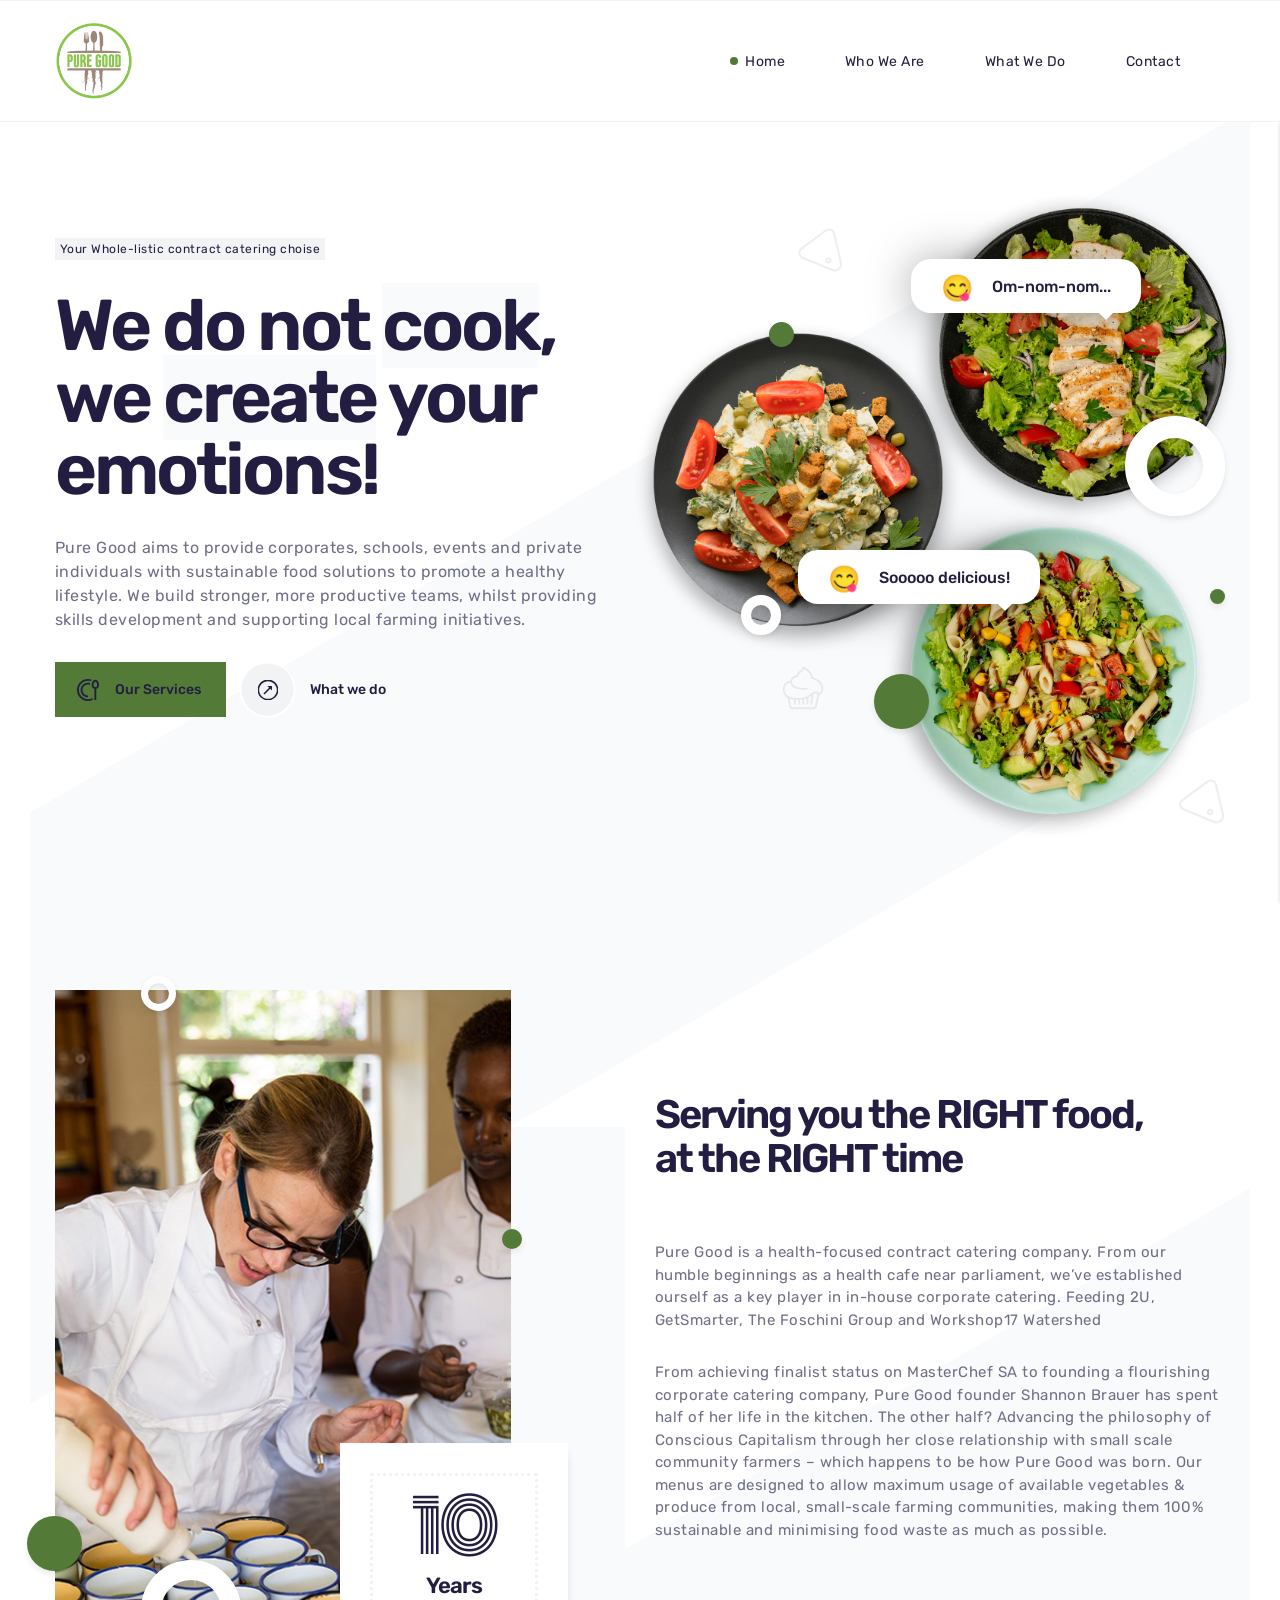
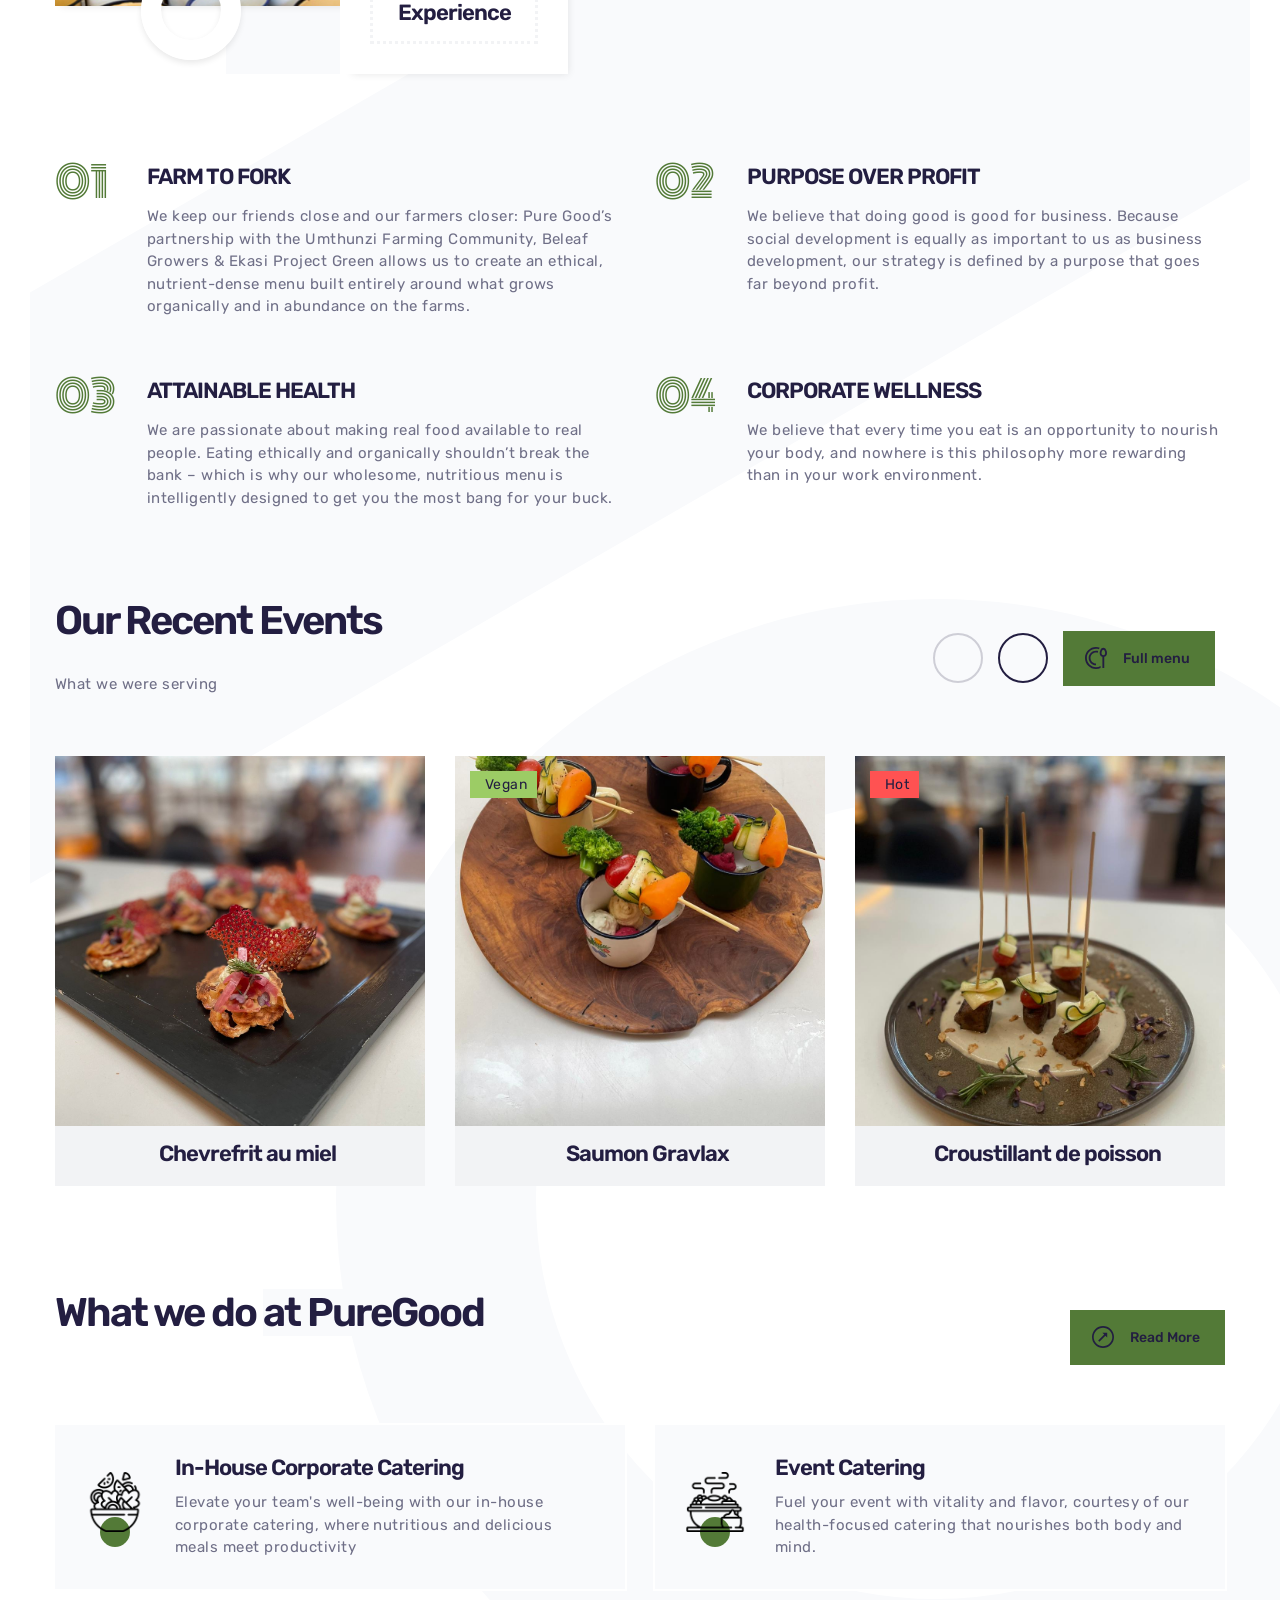
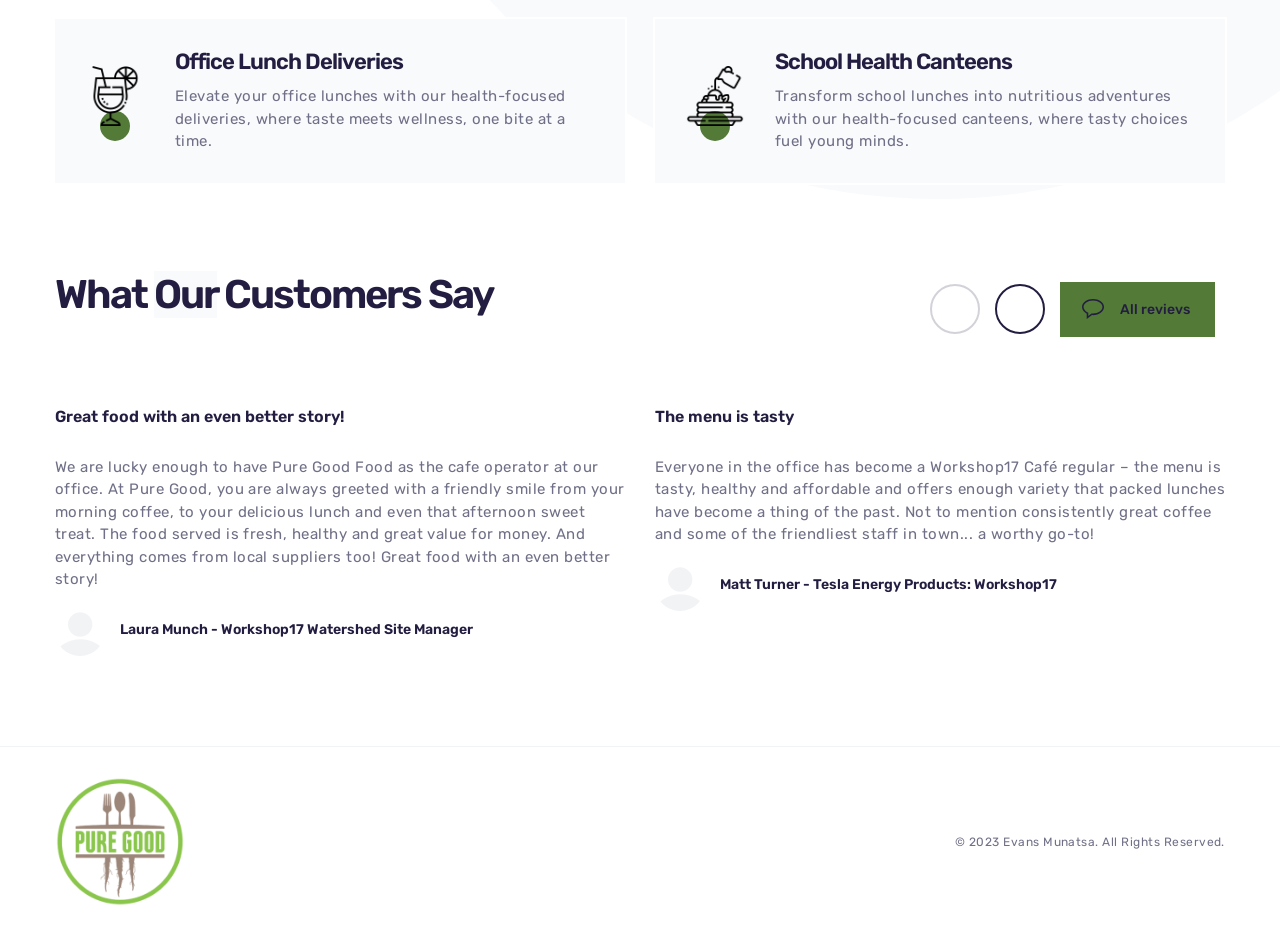
==== commit d8d9dafa: "edits" ====
--- a/index.html
+++ b/index.html
@@ -60,10 +60,10 @@
           <div class="sb-left-side">
             <nav id="sb-dynamic-menu" class="sb-menu-transition">
               <ul class="sb-navigation">
-                <li class="sb-active sb-has-children"><a href="index.html">Home</a></li>
-                <li><a href="about.html">Who We Are</a></li>
+                <li class="sb-active sb-has-children"><a href="./">Home</a></li>
+                <li><a href="./about">Who We Are</a></li>
                 <li><a href="#">What We Do</a></li>
-                <li><a href="contact.html">Contact</a></li>
+                <li><a href="./contact">Contact</a></li>
               </ul>
             </nav>
             <!-- menu btn -->
@@ -287,8 +287,8 @@
                 <div class="sb-cirkle-4"></div>
                 <div class="sb-experience">
                   <div class="sb-exp-content">
-                    <p class="sb-h1 sb-mb-10">17</p>
-                    <p class="sb-h3">Years Experiense</p>
+                    <p class="sb-h1 sb-mb-10">10</p>
+                    <p class="sb-h3">Years Experience</p>
                   </div>
                 </div>
               </div>
@@ -299,7 +299,7 @@
                 Pure Good is a health-focused contract catering company. From our humble beginnings as a health cafe near parliament, we’ve established ourself as a key player in in-house corporate catering. Feeding 2U, GetSmarter, The Foschini Group and Workshop17 Watershed
               </p>
               <p class="sb-text sb-mb-60">
-                From achieving finalist status on MasterChef SA to founding a flourishing corporate catering company, Pure Good founder Shannon Smuts has spent half of her life in the kitchen. The other half? Advancing the philosophy of Conscious Capitalism through her close relationship with small scale community farmers  – which happens to be how Pure Good was born. Our menus are designed to allow maximum usage of available vegetables & produce from local, small-scale farming communities, making them 100% sustainable and minimising food waste as much as possible. 
+                From achieving finalist status on MasterChef SA to founding a flourishing corporate catering company, Pure Good founder Shannon Brauer has spent half of her life in the kitchen. The other half? Advancing the philosophy of Conscious Capitalism through her close relationship with small scale community farmers  – which happens to be how Pure Good was born. Our menus are designed to allow maximum usage of available vegetables & produce from local, small-scale farming communities, making them 100% sustainable and minimising food waste as much as possible. 
               </p>
               <!-- <img src="img/ui/signature.png" alt="Signature" class="sb-signature sb-mb-30"> -->
             </div>
@@ -392,16 +392,16 @@
           <div class="swiper-container sb-short-menu-slider-3i">
             <div class="swiper-wrapper">
               <div class="swiper-slide">
-                <a data-fancybox="menu" data-no-swup href="img/menu/1.jpg" class="sb-menu-item">
+                <a data-fancybox="menu" data-no-swup href="img/menu/puregood1.jpeg" class="sb-menu-item">
                   <div class="sb-cover-frame">
-                    <img src="img/menu/1.jpg" alt="product">
+                    <img src="img/menu/puregood1.jpeg" alt="product">
                   </div>
                   <div class="sb-card-tp">
                     <h3 class="sb-card-title">Chevrefrit au miel</h3>
                     <!-- <div class="sb-price"><sub>R</sub> 74</div> -->
                   </div>
                   <div class="sb-description">
-                    <p class="sb-text sb-mb-15"><span>tomatoes</span>, <span>nori</span>, <span>feta cheese</span>, <span>mushrooms</span>, <span>rice noodles</span>, <span>corn</span>, <span>shrimp</span>.</p>
+                    <!-- <p class="sb-text sb-mb-15"><span>tomatoes</span>, <span>nori</span>, <span>feta cheese</span>, <span>mushrooms</span>, <span>rice noodles</span>, <span>corn</span>, <span>shrimp</span>.</p> -->
                     <ul class="sb-stars">
                       <li><i class="fas fa-star"></i></li>
                       <li><i class="fas fa-star"></i></li>
@@ -413,9 +413,9 @@
                 </a>
               </div>
               <div class="swiper-slide">
-                <a data-fancybox="menu" data-no-swup href="img/menu/2.jpg" class="sb-menu-item">
+                <a data-fancybox="menu" data-no-swup href="img/menu/puregood2.jpeg" class="sb-menu-item">
                   <div class="sb-cover-frame">
-                    <img src="img/menu/2.jpg" alt="product">
+                    <img src="img/menu/puregood2.jpeg" alt="product">
                     <div class="sb-badge sb-vegan"><i class="fas fa-leaf"></i> Vegan</div>
                   </div>
                   <div class="sb-card-tp">
@@ -423,7 +423,7 @@
                     <!-- <div class="sb-price"><sub>R</sub> 69</div> -->
                   </div>
                   <div class="sb-description">
-                    <p class="sb-text sb-mb-15"><span>tomatoes</span>, <span>nori</span>, <span>feta cheese</span>, <span>mushrooms</span>, <span>rice noodles</span>, <span>corn</span>, <span>shrimp</span>.</p>
+                    <!-- <p class="sb-text sb-mb-15"><span>tomatoes</span>, <span>nori</span>, <span>feta cheese</span>, <span>mushrooms</span>, <span>rice noodles</span>, <span>corn</span>, <span>shrimp</span>.</p> -->
                     <ul class="sb-stars">
                       <li><i class="fas fa-star"></i></li>
                       <li><i class="fas fa-star"></i></li>
@@ -435,9 +435,9 @@
                 </a>
               </div>
               <div class="swiper-slide">
-                <a data-fancybox="menu" data-no-swup href="img/menu/3.jpg" class="sb-menu-item">
+                <a data-fancybox="menu" data-no-swup href="img/menu/puregood3.jpeg" class="sb-menu-item">
                   <div class="sb-cover-frame">
-                    <img src="img/menu/3.jpg" alt="product">
+                    <img src="img/menu/puregood3.jpeg" alt="product">
                     <div class="sb-badge sb-hot"><i class="fas fa-pepper-hot"></i> Hot</div>
                   </div>
                   <div class="sb-card-tp">
@@ -445,7 +445,7 @@
                     <!-- <div class="sb-price"><sub>R</sub> 45</div> -->
                   </div>
                   <div class="sb-description">
-                    <p class="sb-text sb-mb-15"><span>tomatoes</span>, <span>nori</span>, <span>feta cheese</span>, <span>mushrooms</span>, <span>rice noodles</span>, <span>corn</span>, <span>shrimp</span>.</p>
+                    <!-- <p class="sb-text sb-mb-15"><span>tomatoes</span>, <span>nori</span>, <span>feta cheese</span>, <span>mushrooms</span>, <span>rice noodles</span>, <span>corn</span>, <span>shrimp</span>.</p> -->
                     <ul class="sb-stars">
                       <li><i class="fas fa-star"></i></li>
                       <li><i class="fas fa-star"></i></li>
@@ -466,7 +466,7 @@
                     <div class="sb-price"><sub>R</sub> 69</div>
                   </div>
                   <div class="sb-description">
-                    <p class="sb-text sb-mb-15"><span>tomatoes</span>, <span>nori</span>, <span>feta cheese</span>, <span>mushrooms</span>, <span>rice noodles</span>, <span>corn</span>, <span>shrimp</span>.</p>
+                    <!-- <p class="sb-text sb-mb-15"><span>tomatoes</span>, <span>nori</span>, <span>feta cheese</span>, <span>mushrooms</span>, <span>rice noodles</span>, <span>corn</span>, <span>shrimp</span>.</p> -->
                     <ul class="sb-stars">
                       <li><i class="fas fa-star"></i></li>
                       <li><i class="fas fa-star"></i></li>
@@ -488,7 +488,7 @@
                     <div class="sb-price"><sub>R</sub> 56</div>
                   </div>
                   <div class="sb-description">
-                    <p class="sb-text sb-mb-15"><span>tomatoes</span>, <span>nori</span>, <span>feta cheese</span>, <span>mushrooms</span>, <span>rice noodles</span>, <span>corn</span>, <span>shrimp</span>.</p>
+                    <!-- <p class="sb-text sb-mb-15"><span>tomatoes</span>, <span>nori</span>, <span>feta cheese</span>, <span>mushrooms</span>, <span>rice noodles</span>, <span>corn</span>, <span>shrimp</span>.</p> -->
                     <ul class="sb-stars">
                       <li><i class="fas fa-star"></i></li>
                       <li><i class="fas fa-star"></i></li>
@@ -533,7 +533,7 @@
                   </div>
                   <div class="sb-card-descr">
                     <h3 class="sb-mb-10">In-House Corporate Catering</h3>
-                    <p class="sb-text">Lorem ipsum dolor sit amet, consectetur adipisicing.</p>
+                    <p class="sb-text">Elevate your team's well-being with our in-house corporate catering, where nutritious and delicious meals meet productivity</p>
                   </div>
                 </div>
               </a>
@@ -546,7 +546,7 @@
                   </div>
                   <div class="sb-card-descr">
                     <h3 class="sb-mb-10">Event Catering</h3>
-                    <p class="sb-text">Lorem ipsum dolor sit amet, consectetur adipisicing.</p>
+                    <p class="sb-text">Fuel your event with vitality and flavor, courtesy of our health-focused catering that nourishes both body and mind.</p>
                   </div>
                 </div>
               </a>
@@ -559,7 +559,7 @@
                   </div>
                   <div class="sb-card-descr">
                     <h3 class="sb-mb-10">Office Lunch Deliveries</h3>
-                    <p class="sb-text">Lorem ipsum dolor sit amet, consectetur adipisicing.</p>
+                    <p class="sb-text">Elevate your office lunches with our health-focused deliveries, where taste meets wellness, one bite at a time.</p>
                   </div>
                 </div>
               </a>
@@ -572,7 +572,7 @@
                   </div>
                   <div class="sb-card-descr">
                     <h3 class="sb-mb-10">School Health Canteens</h3>
-                    <p class="sb-text">Lorem ipsum dolor sit amet, consectetur adipisicing.</p>
+                    <p class="sb-text">Transform school lunches into nutritious adventures with our health-focused canteens, where tasty choices fuel young minds.</p>
                   </div>
                 </div>
               </a>
@@ -612,44 +612,42 @@
               <div class="swiper-slide">
                 <div class="sb-review-card">
                   <div class="sb-review-header sb-mb-15">
-                    <h4 class="sb-mb-15">Very tasty</h4>
-                    <ul class="sb-stars">
-                      <li><i class="fas fa-star"></i></li>
-                      <li><i class="fas fa-star"></i></li>
-                      <li><i class="fas fa-star"></i></li>
-                      <li><i class="fas fa-star"></i></li>
-                      <li><i class="fas fa-star"></i></li>
-                    </ul>
-                  </div>
-                  <p class="sb-text sb-mb-15">Lorem ipsum dolor sit amet, consectetur adipisicing elit. Quis fugiat totam nobis quas unde excepturi inventore possimus laudantium provident, rem eligendi velit. Aut molestias, ipsa itaque laborum, natus
-                    tempora, ut soluta animi ducimus dignissimos deserunt doloribus in reprehenderit rem accusamus! Quibusdam labore, aliquam dolor harum!</p>
+                    <h4 class="sb-mb-15">Great food with an even better story!</h4>
+                    <ul class="sb-stars">
+                      <li><i class="fas fa-star"></i></li>
+                      <li><i class="fas fa-star"></i></li>
+                      <li><i class="fas fa-star"></i></li>
+                      <li><i class="fas fa-star"></i></li>
+                      <li><i class="fas fa-star"></i></li>
+                    </ul>
+                  </div>
+                  <p class="sb-text sb-mb-15">We are lucky enough to have Pure Good Food as the cafe operator at our office. At Pure Good, you are always greeted with a friendly smile from your morning coffee, to your delicious lunch and even that afternoon sweet treat. The food served is fresh, healthy and great value for money. And everything comes from local suppliers too! Great food with an even better story!</p>
                   <div class="sb-author-frame">
                     <div class="sb-avatar-frame">
                       <img src="img/faces/1.jpg" alt="Guest">
                     </div>
-                    <h4>Emma Doe</h4>
+                    <h4>Laura Munch - Workshop17 Watershed Site Manager</h4>
                   </div>
                 </div>
               </div>
               <div class="swiper-slide">
                 <div class="sb-review-card">
                   <div class="sb-review-header sb-mb-15">
-                    <h4 class="sb-mb-15">I have lunch here every day</h4>
-                    <ul class="sb-stars">
-                      <li><i class="fas fa-star"></i></li>
-                      <li><i class="fas fa-star"></i></li>
-                      <li><i class="fas fa-star"></i></li>
-                      <li><i class="fas fa-star"></i></li>
-                      <li><i class="fas fa-star"></i></li>
-                    </ul>
-                  </div>
-                  <p class="sb-text sb-mb-15">Lorem ipsum dolor sit amet, consectetur adipisicing elit. Quis fugiat totam nobis quas unde excepturi inventore possimus laudantium provident, rem eligendi velit. Aut molestias, ipsa itaque laborum, natus
-                    tempora, ut soluta animi ducimus dignissimos deserunt doloribus in reprehenderit rem accusamus! Quibusdam labore, aliquam dolor harum!</p>
+                    <h4 class="sb-mb-15">The menu is tasty</h4>
+                    <ul class="sb-stars">
+                      <li><i class="fas fa-star"></i></li>
+                      <li><i class="fas fa-star"></i></li>
+                      <li><i class="fas fa-star"></i></li>
+                      <li><i class="fas fa-star"></i></li>
+                      <li><i class="fas fa-star"></i></li>
+                    </ul>
+                  </div>
+                  <p class="sb-text sb-mb-15">Everyone in the office has become a Workshop17 Café regular – the menu is tasty, healthy and affordable and offers enough variety that packed lunches have become a thing of the past. Not to mention consistently great coffee and some of the friendliest staff in town... a worthy go-to!</p>
                   <div class="sb-author-frame">
                     <div class="sb-avatar-frame">
                       <img src="img/faces/2.jpg" alt="Guest">
                     </div>
-                    <h4>John Doe</h4>
+                    <h4>Matt Turner - Tesla Energy Products: Workshop17</h4>
                   </div>
                 </div>
               </div>
@@ -665,13 +663,12 @@
                       <li class="sb-empty"><i class="fas fa-star"></i></li>
                     </ul>
                   </div>
-                  <p class="sb-text sb-mb-15">Lorem ipsum dolor sit amet, consectetur adipisicing elit. Quis fugiat totam nobis quas unde excepturi inventore possimus laudantium provident, rem eligendi velit. Aut molestias, ipsa itaque laborum, natus
-                    tempora, ut soluta animi ducimus dignissimos deserunt doloribus in reprehenderit rem accusamus! Quibusdam labore, aliquam dolor harum!</p>
+                  <p class="sb-text sb-mb-15">Our team members love having healthy food options available to them. Pure Good gives them variety in terms of juices, smoothies, salads and wraps – easy, healthy food that’s affordably priced.</p>
                   <div class="sb-author-frame">
                     <div class="sb-avatar-frame">
                       <img src="img/faces/3.jpg" alt="Guest">
                     </div>
-                    <h4>Jane Doe</h4>
+                    <h4>Senta Morley, Group Director - TFG Human Resources</h4>
                   </div>
                 </div>
               </div>
@@ -687,13 +684,12 @@
                       <li><i class="fas fa-star"></i></li>
                     </ul>
                   </div>
-                  <p class="sb-text sb-mb-15">Lorem ipsum dolor sit amet, consectetur adipisicing elit. Quis fugiat totam nobis quas unde excepturi inventore possimus laudantium provident, rem eligendi velit. Aut molestias, ipsa itaque laborum, natus
-                    tempora, ut soluta animi ducimus dignissimos deserunt doloribus in reprehenderit rem accusamus! Quibusdam labore, aliquam dolor harum!</p>
+                  <p class="sb-text sb-mb-15">Not only does our office get to enjoy the delicious lunches & juices delivered to us daily, but my wife & I love getting epic freezer meals from Pure Good too, as they are exceptionally affordable and super convenient, wholesome delicious home-cooked meals. A game changer for week night dinners.</p>
                   <div class="sb-author-frame">
                     <div class="sb-avatar-frame">
                       <img src="img/faces/4.jpg" alt="Guest">
                     </div>
-                    <h4>Jane Doe</h4>
+                    <h4>Jayden Cohen - National Sales Manager: Ozow</h4>
                   </div>
                 </div>
               </div>
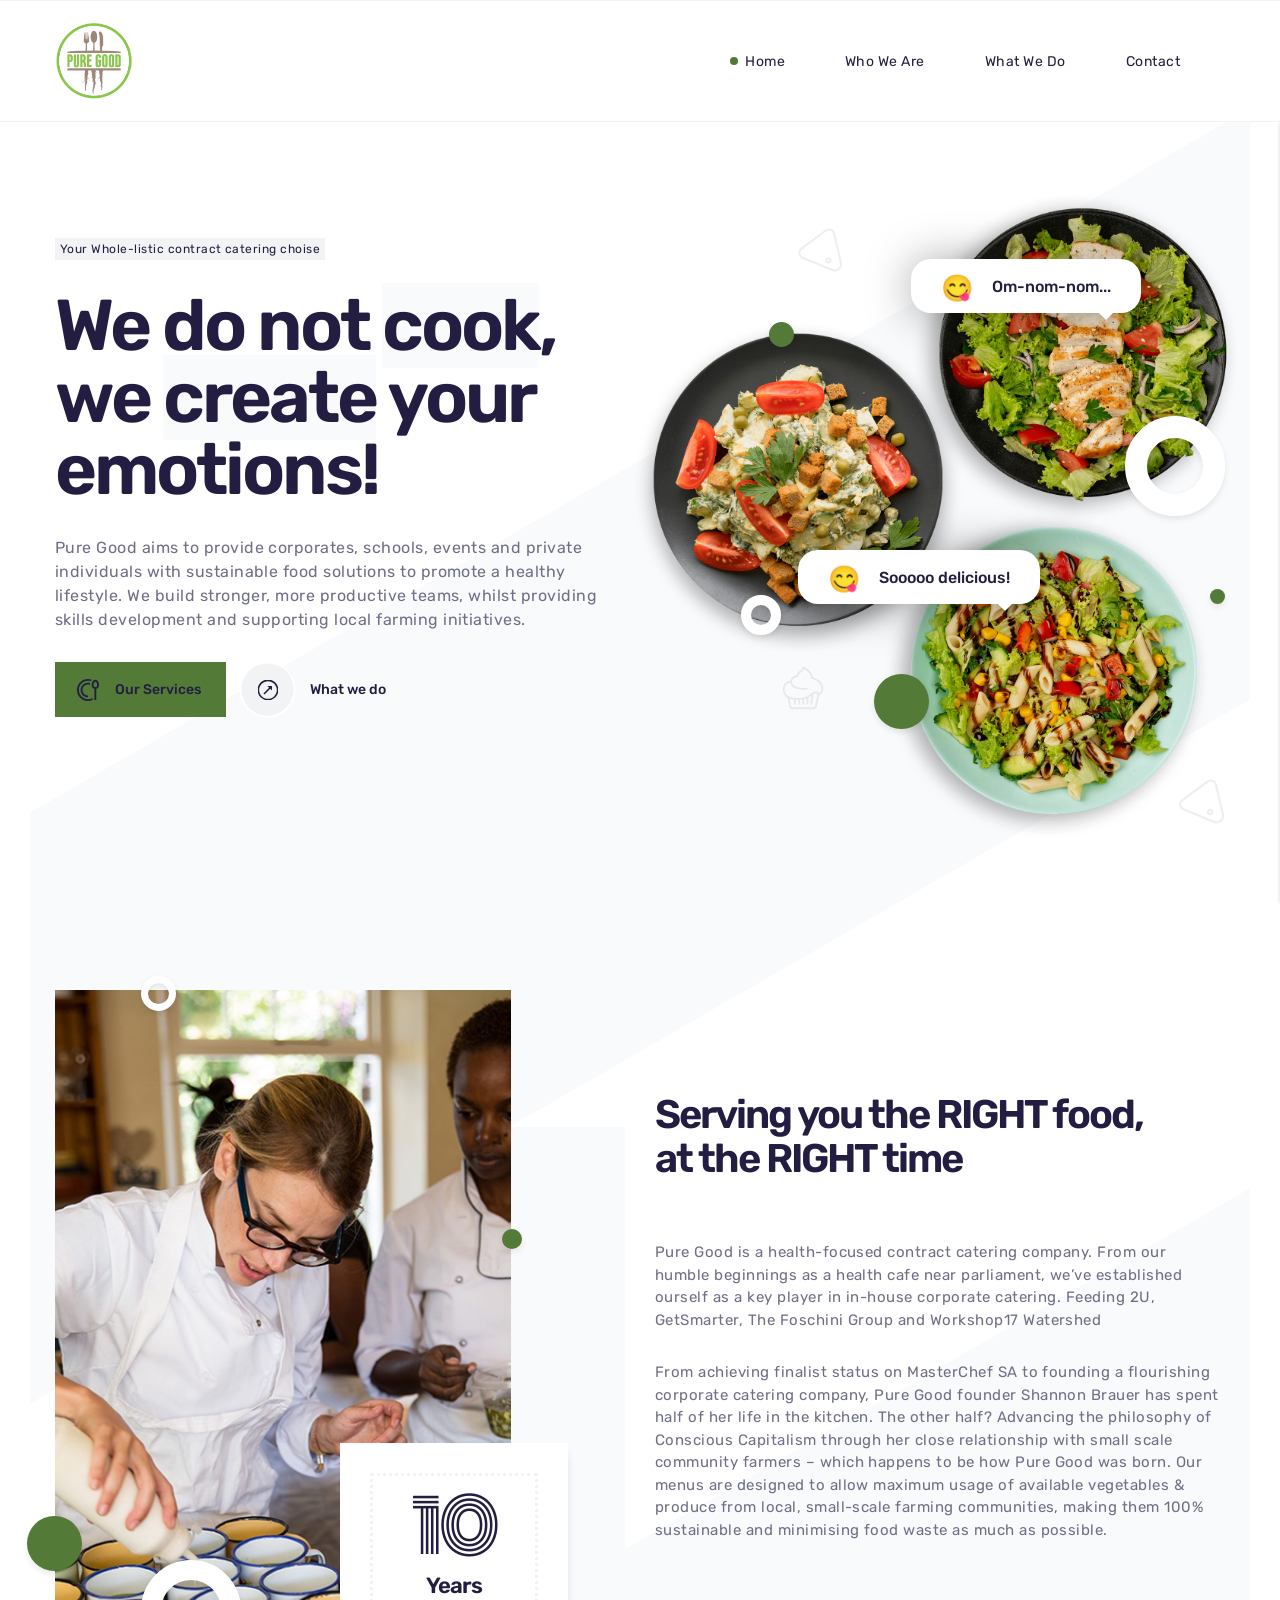
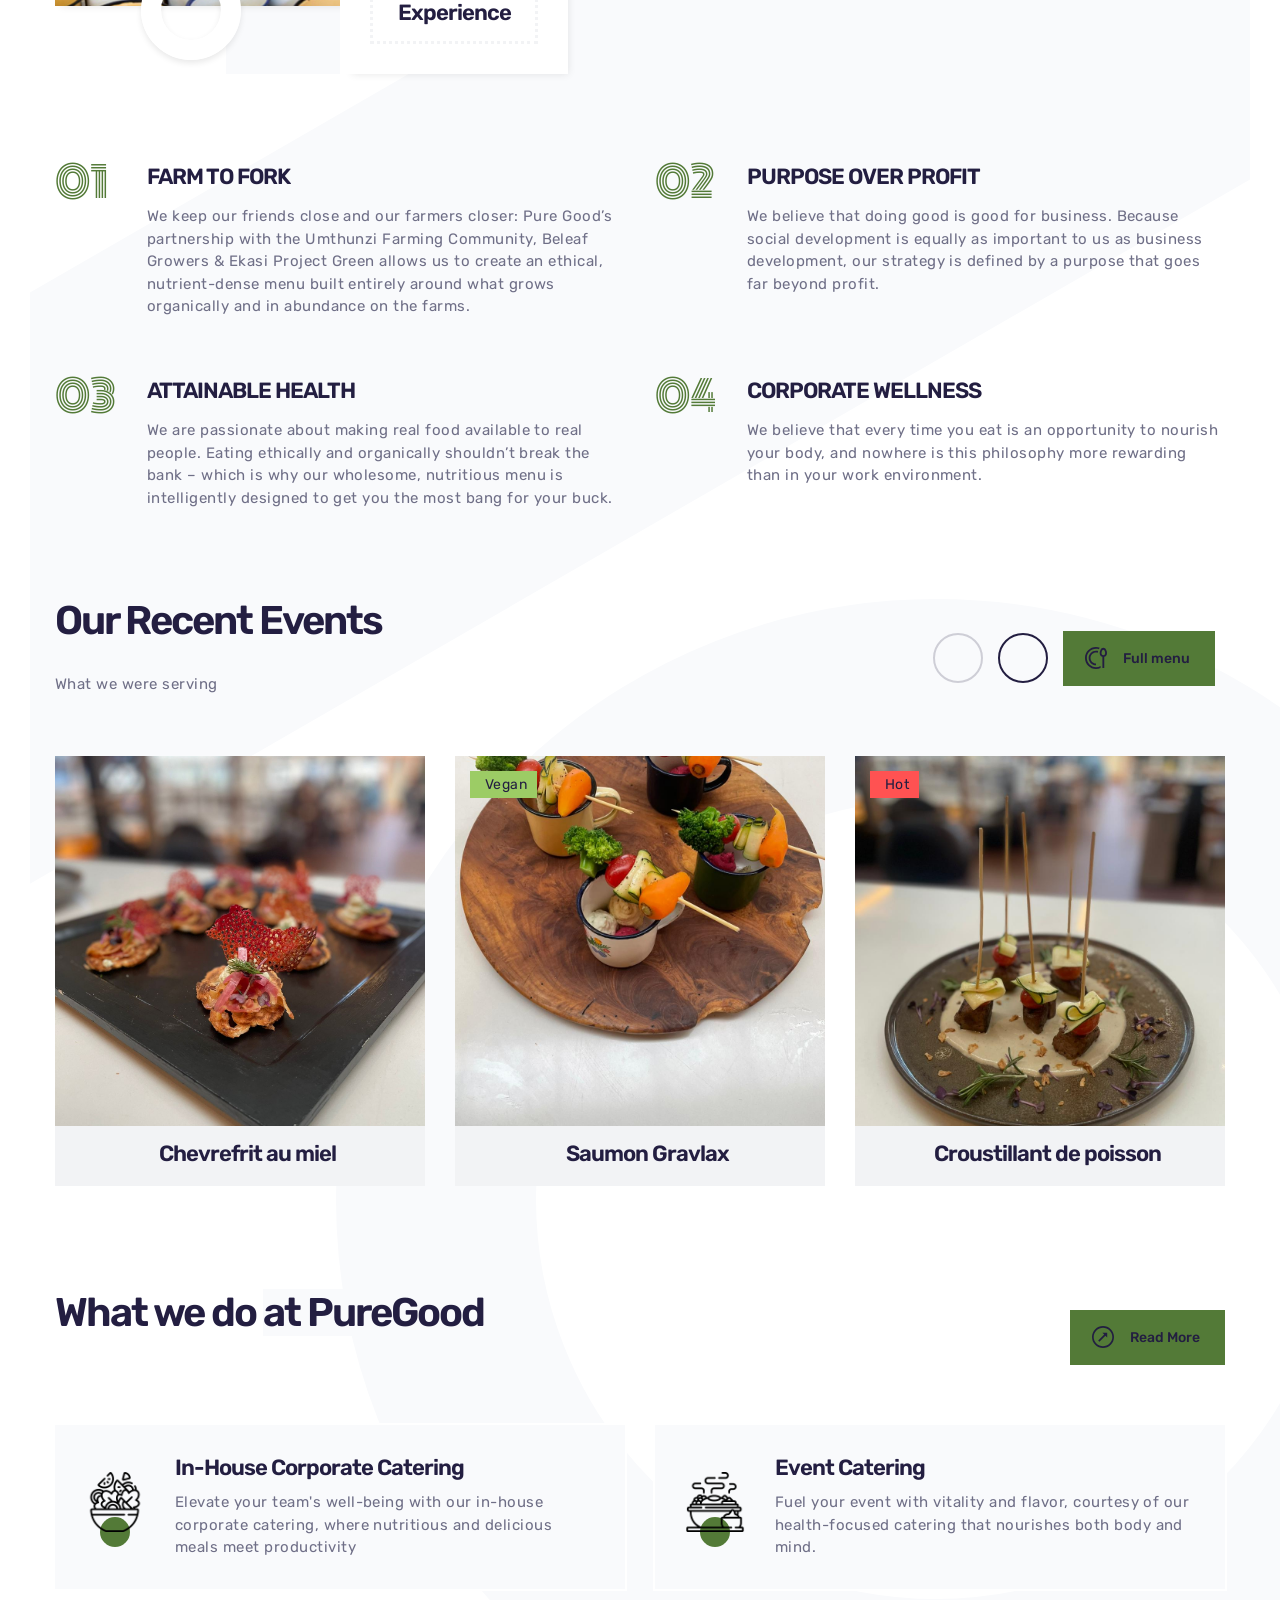
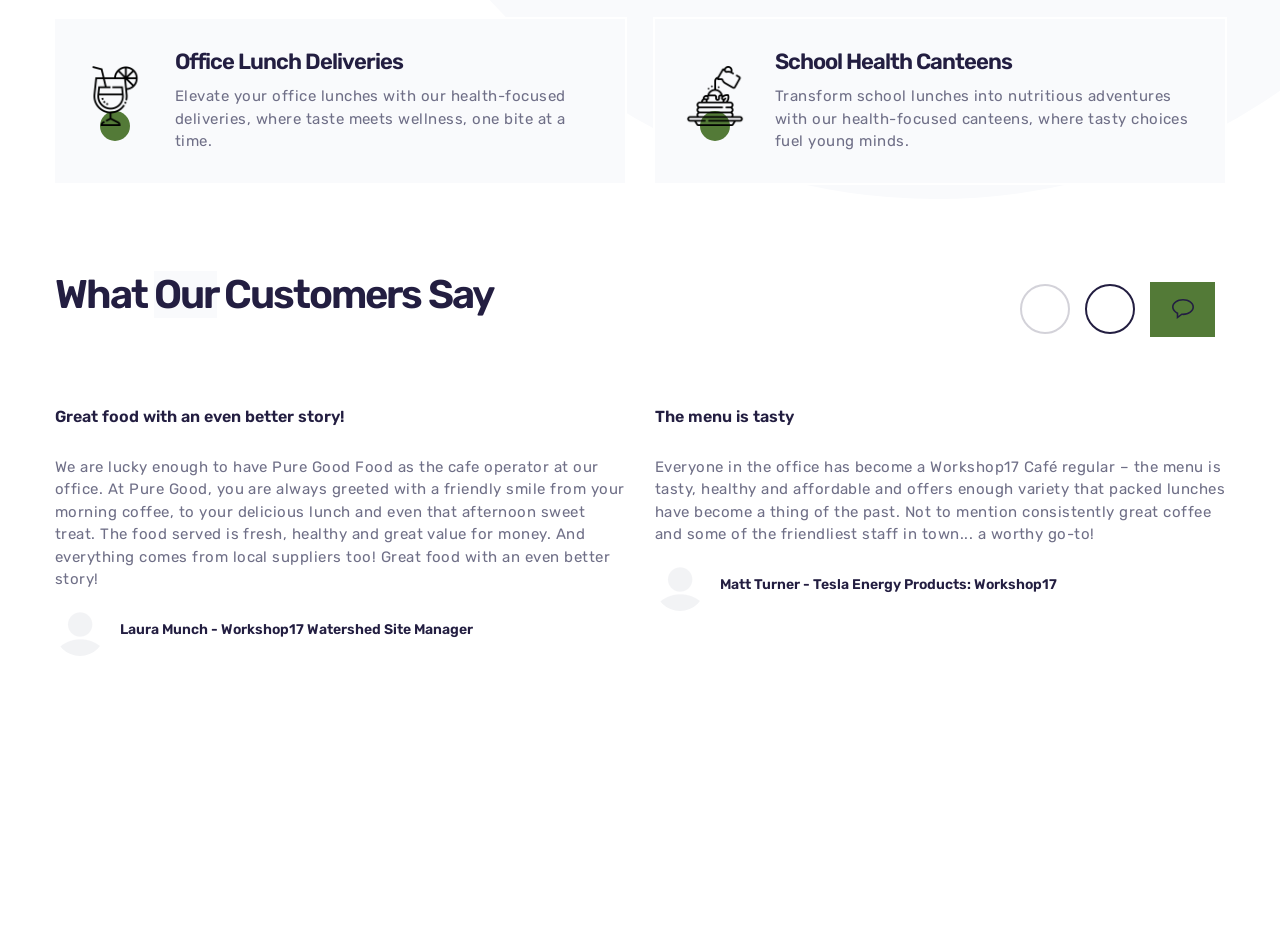
==== commit bc4416ab: "more edits" ====
--- a/index.html
+++ b/index.html
@@ -602,7 +602,7 @@
                 <span class="sb-icon">
                   <img src="img/ui/icons/dialog.svg" alt="icon">
                 </span>
-                <span>All revievs</span>
+                <!-- <span>All revievs</span> -->
               </a>
               <!-- button end -->
             </div>
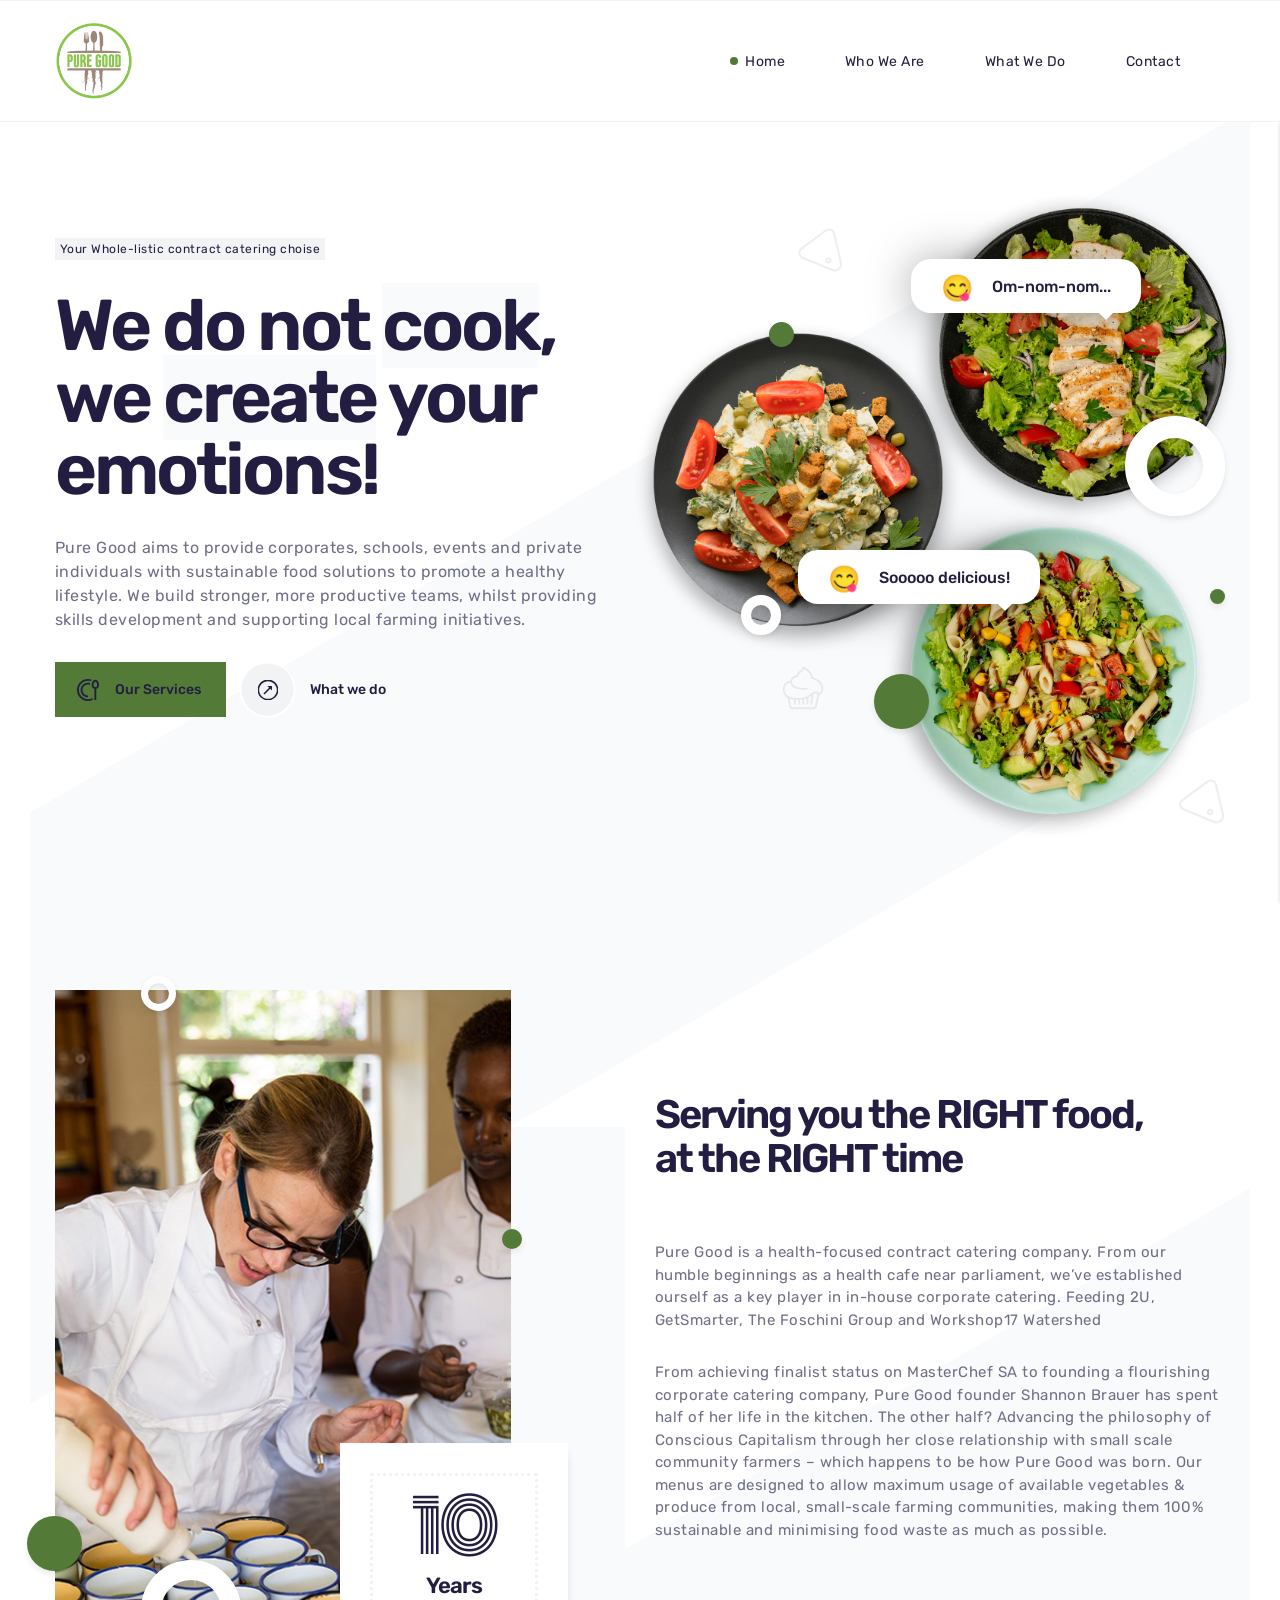
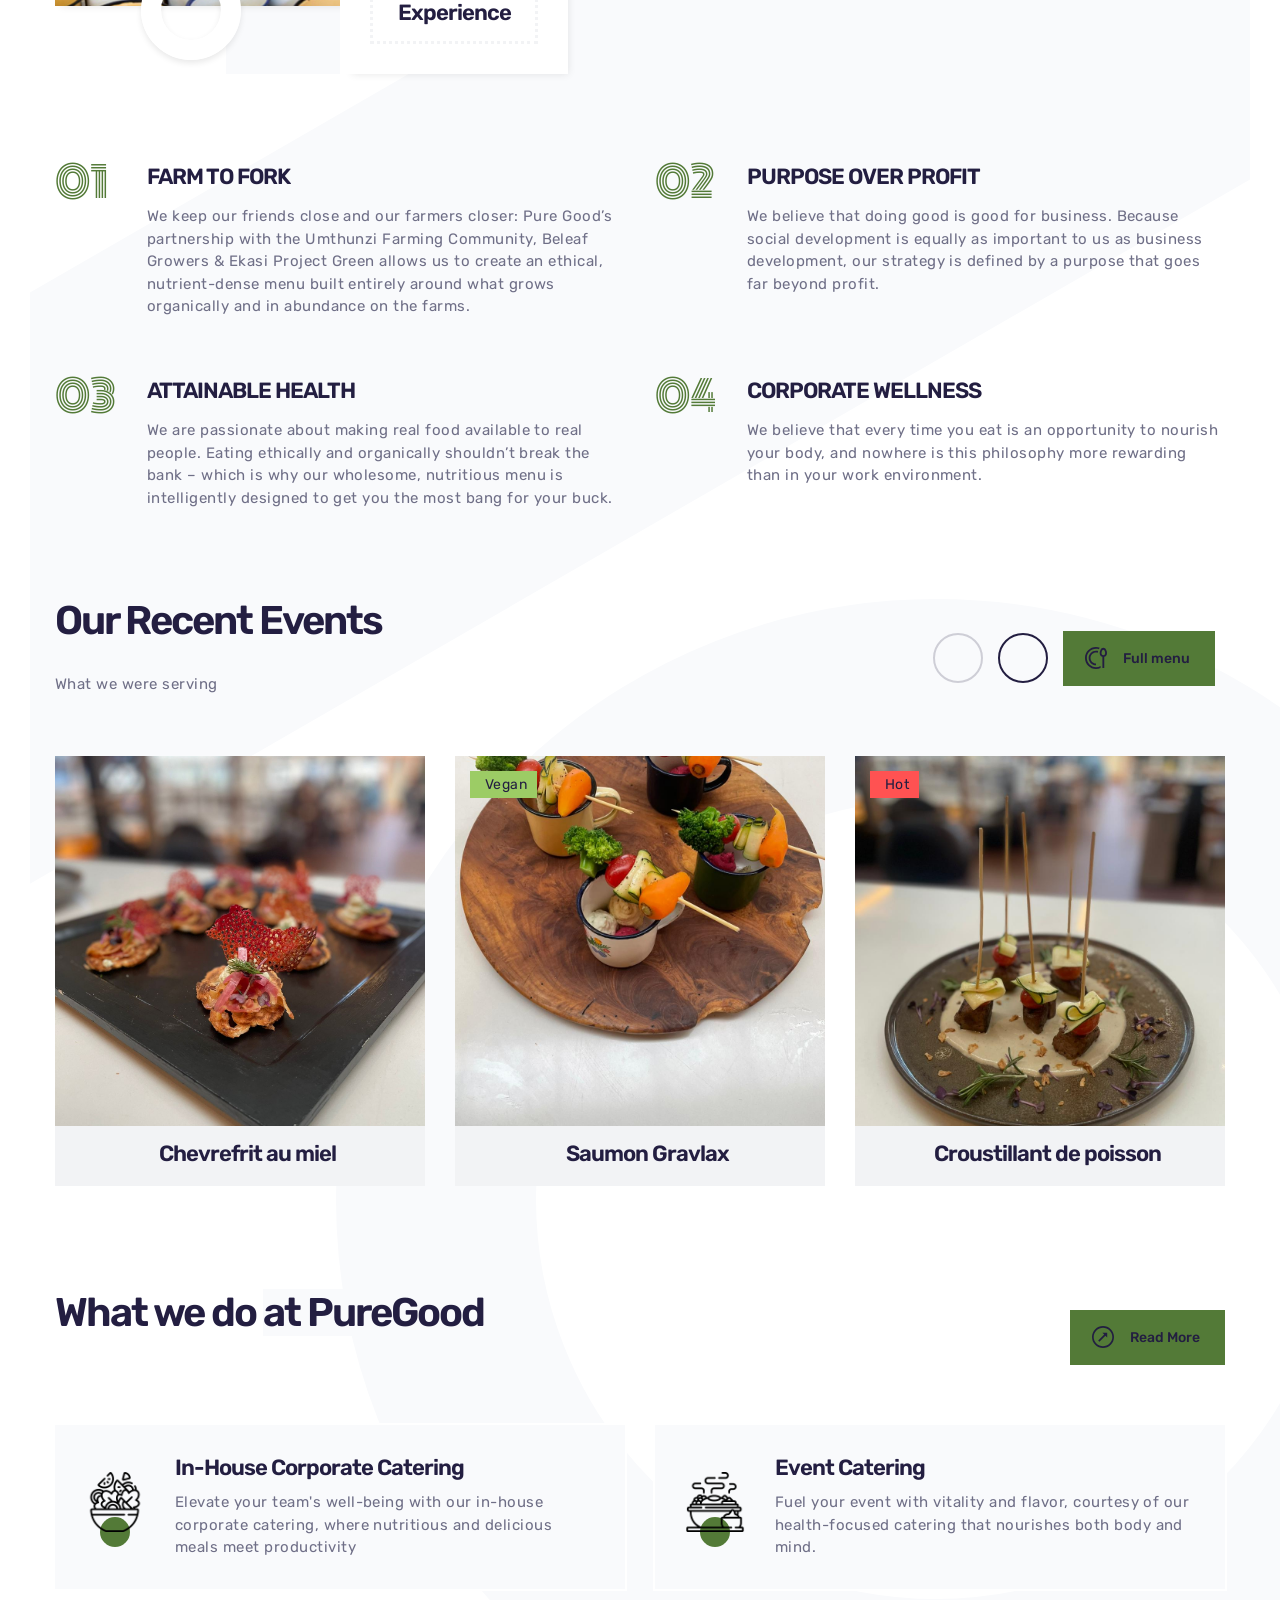
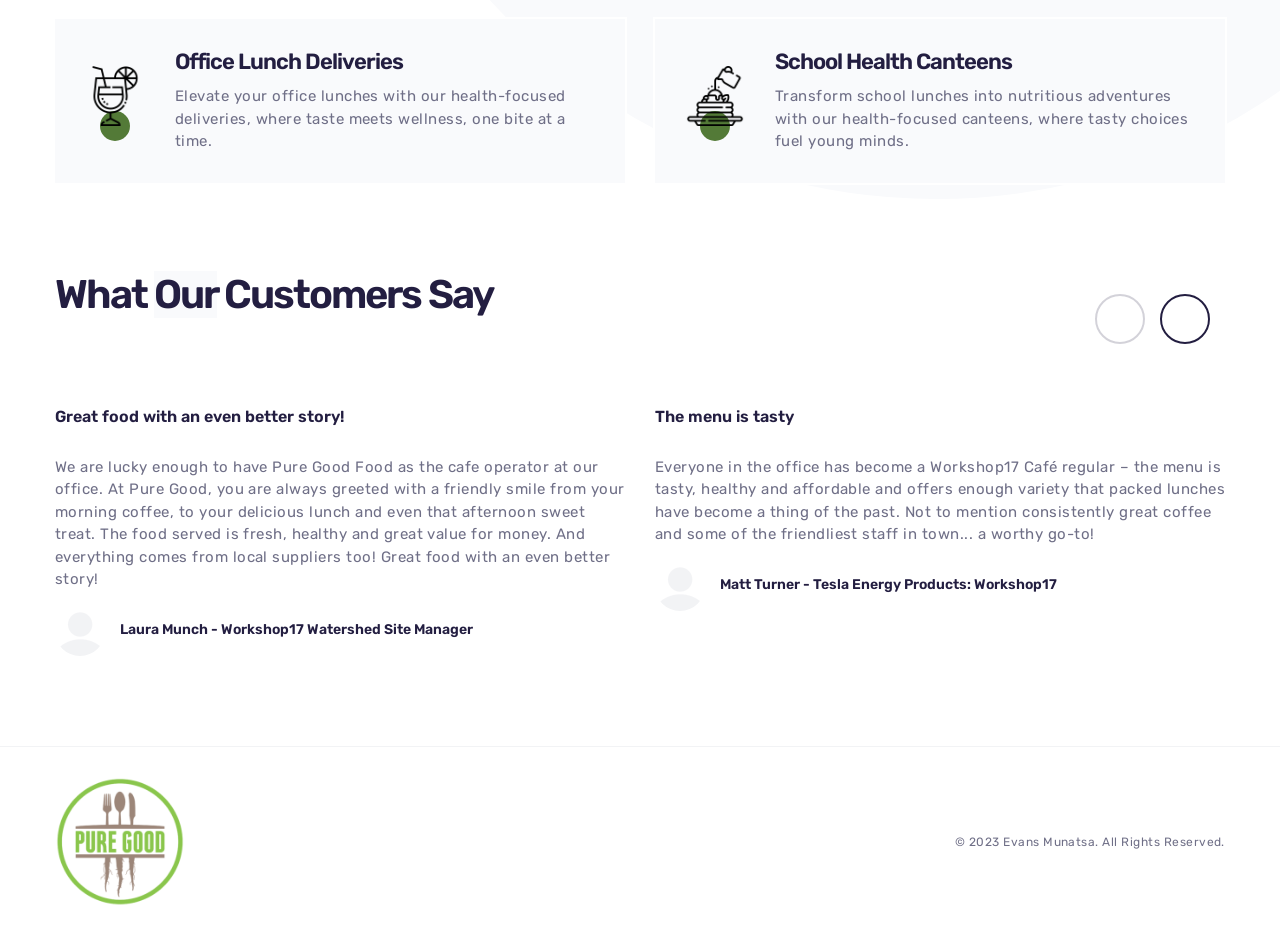
==== commit e684f896: "more edits" ====
--- a/index.html
+++ b/index.html
@@ -598,12 +598,12 @@
               </div>
               <!-- slider navigation end -->
               <!-- button -->
-              <a href="index.html" class="sb-btn">
+<!--               <a href="index.html" class="sb-btn">
                 <span class="sb-icon">
                   <img src="img/ui/icons/dialog.svg" alt="icon">
                 </span>
-                <!-- <span>All revievs</span> -->
-              </a>
+                <span>All revievs</span>
+              </a> -->
               <!-- button end -->
             </div>
           </div>
